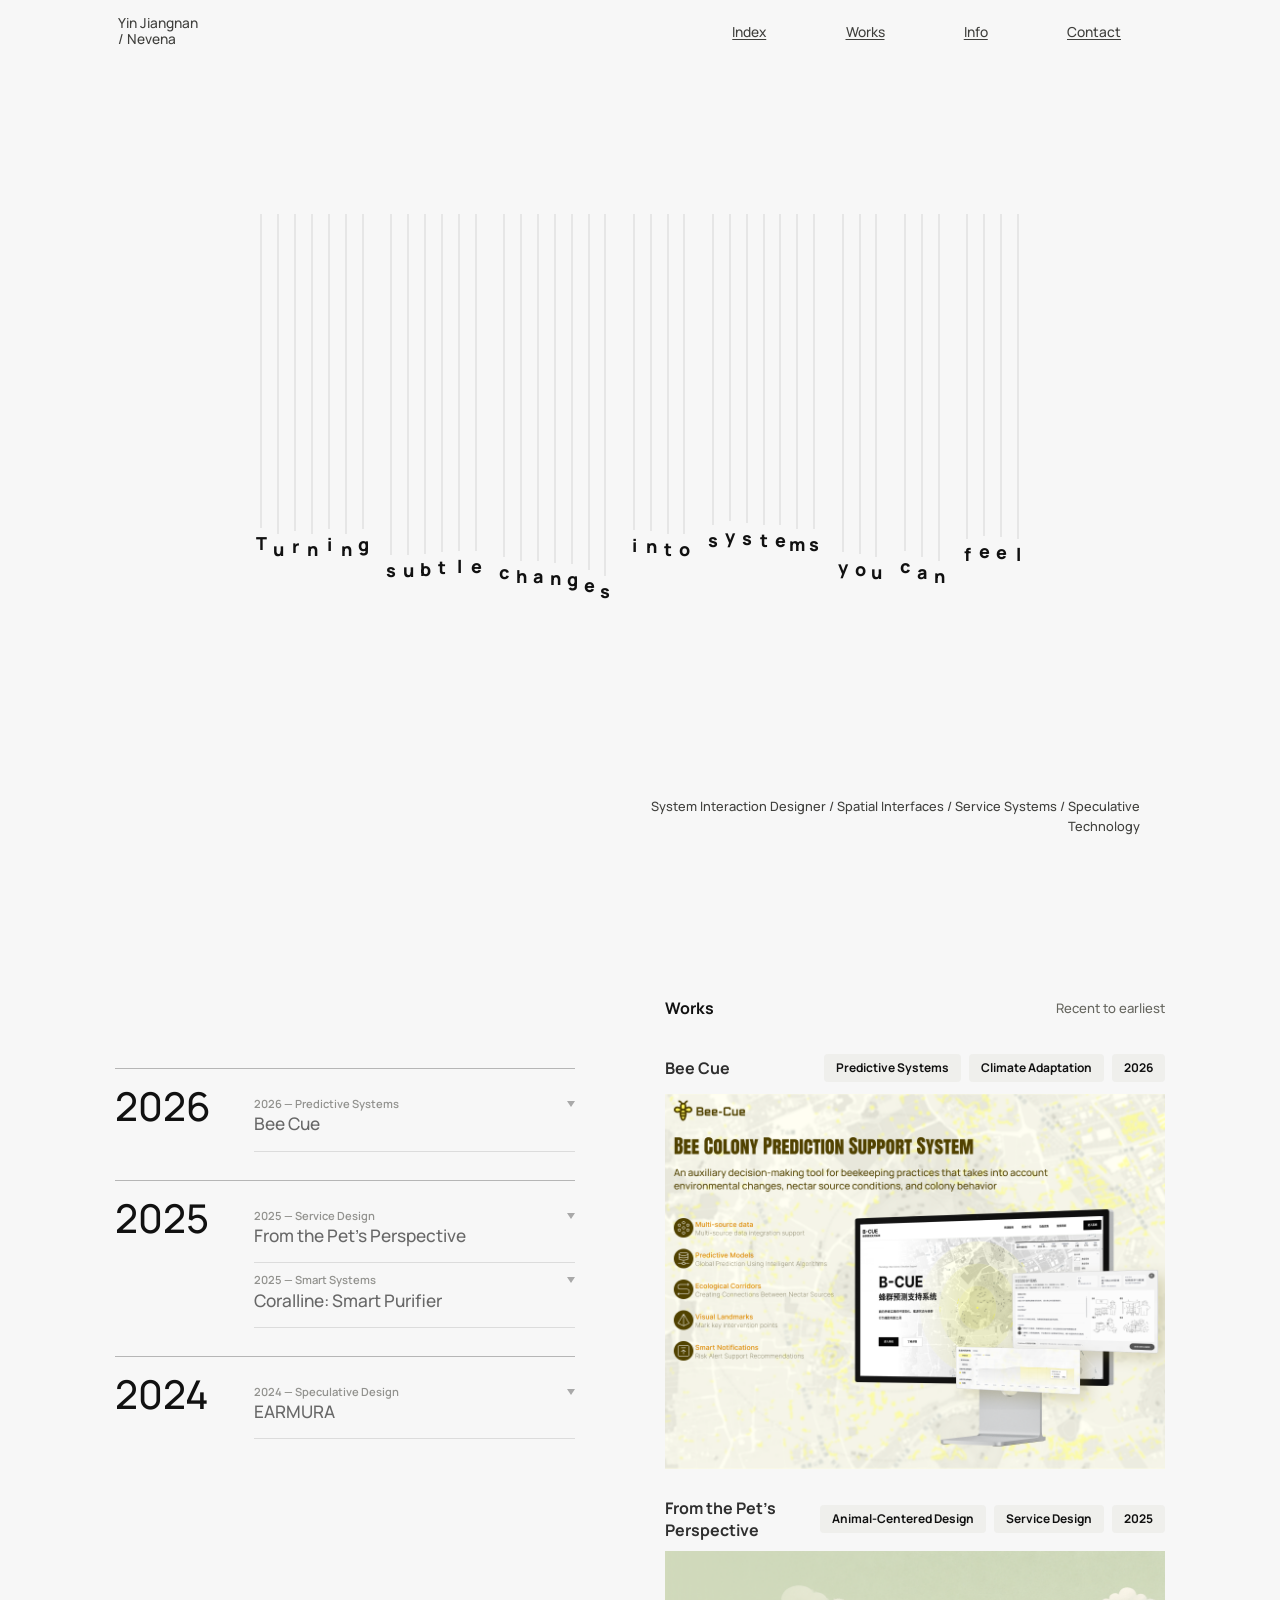
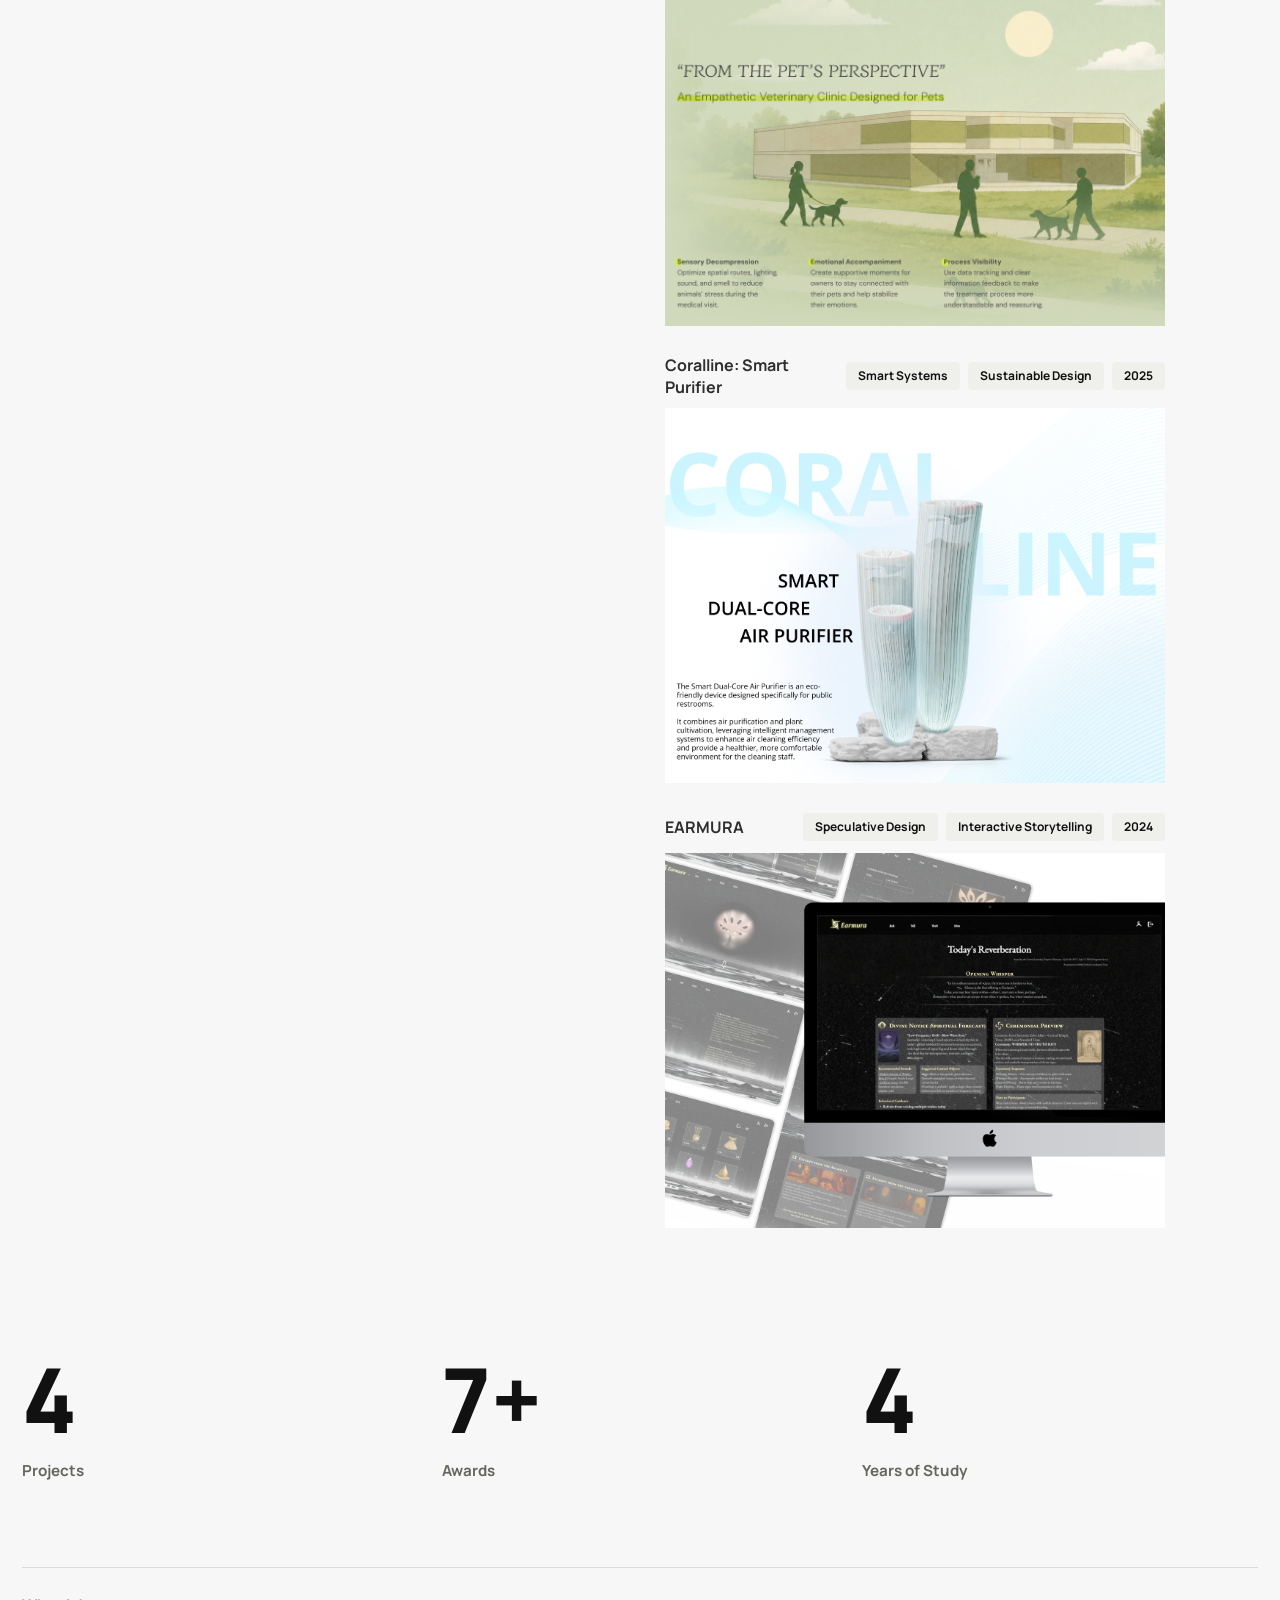
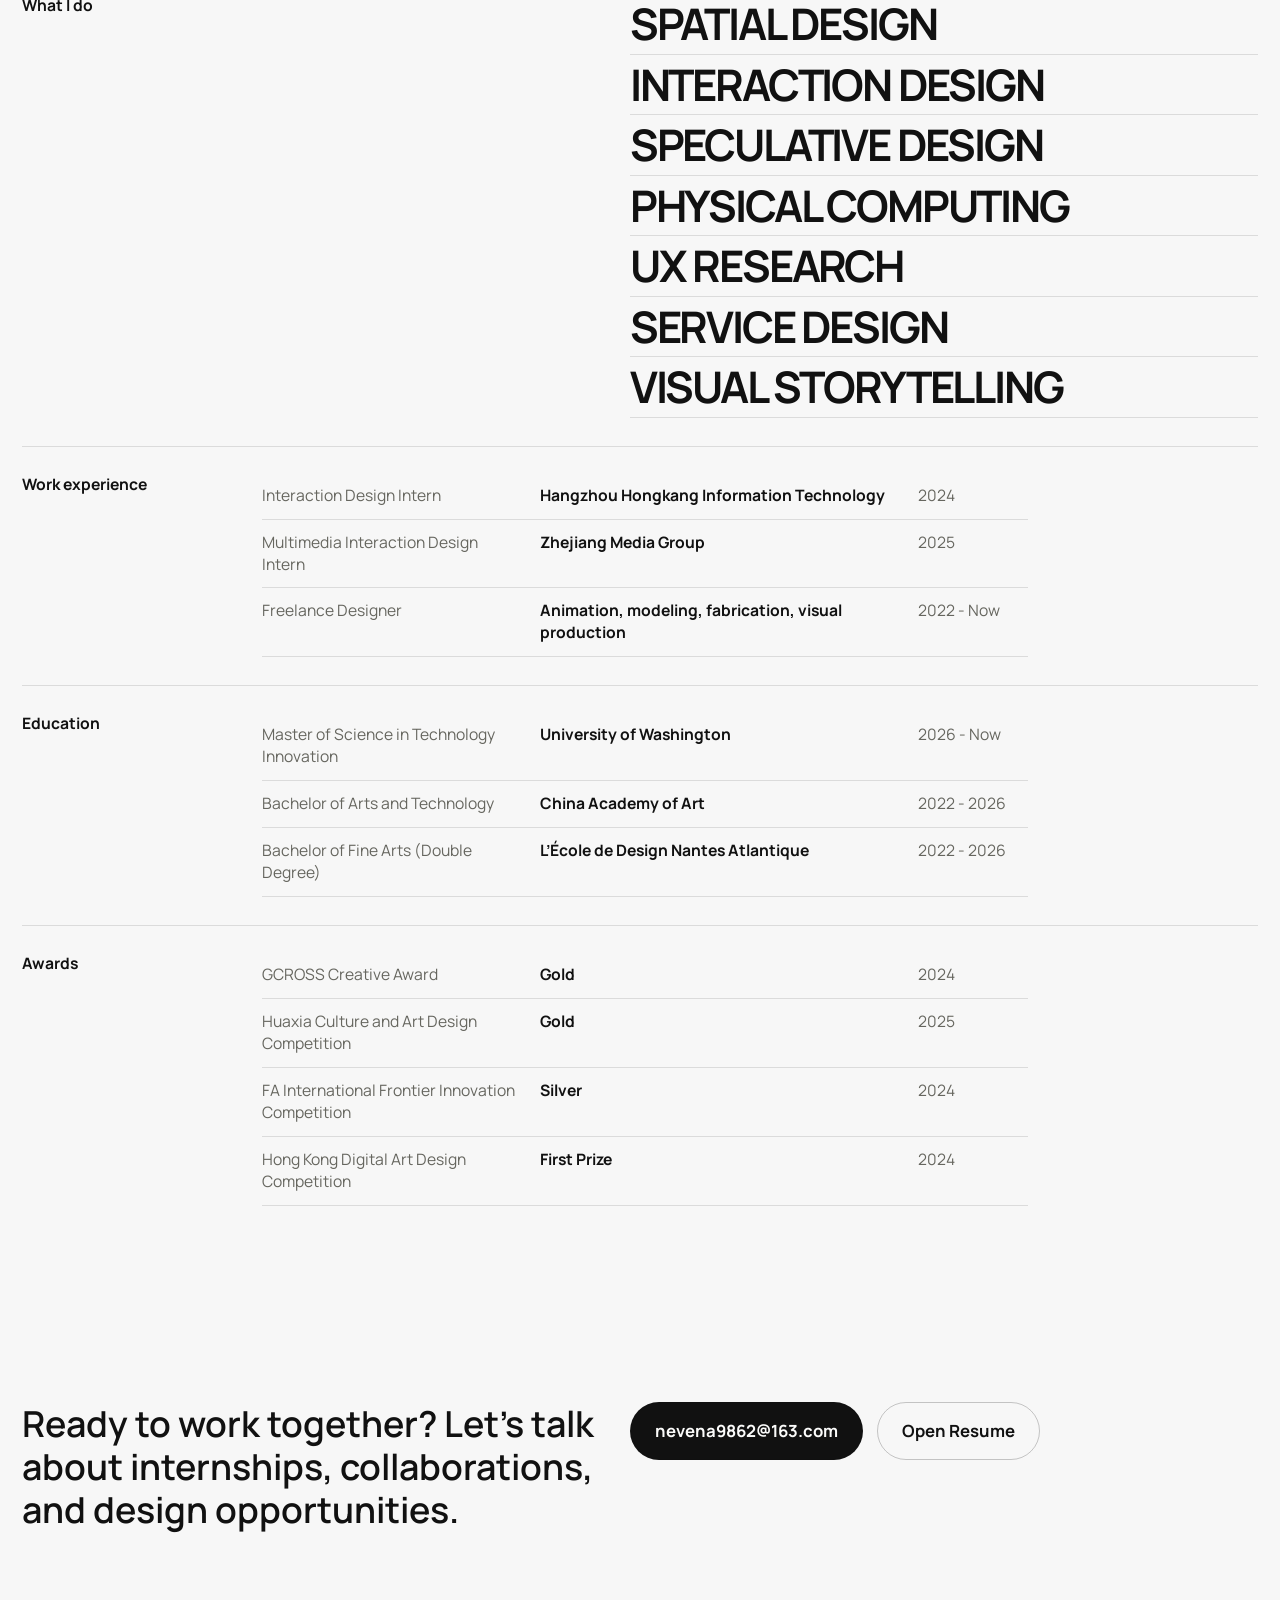
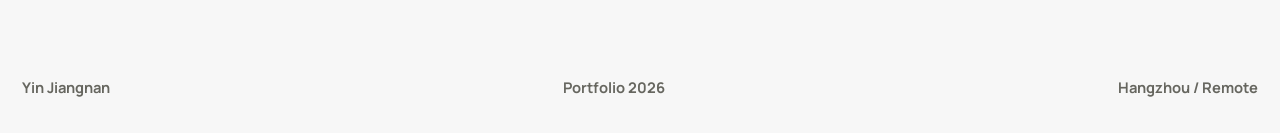
==== index.html @ 47cae68b "works updated" ====
<!DOCTYPE html>
<html lang="en">
<head>
  <meta charset="UTF-8">
  <meta name="viewport" content="width=device-width, initial-scale=1.0">
  <title>Yin Jiangnan | Portfolio</title>
  <meta
    name="description"
    content="Portfolio of Yin Jiangnan, an Art and Technology designer focused on spatial design, interaction, and speculative storytelling."
  >
  <link rel="preconnect" href="https://fonts.googleapis.com">
  <link rel="preconnect" href="https://fonts.gstatic.com" crossorigin>
  <link href="https://fonts.googleapis.com/css2?family=Manrope:wght@400;500;600;700;800&display=swap" rel="stylesheet">
  <link rel="stylesheet" href="styles.css">
</head>
<body class="landing-dark">
  <div class="progress-bar" aria-hidden="true"></div>

  <main id="top">
    <header class="site-nav" data-site-nav>
      <a class="site-nav-brand" href="#top" aria-label="Yin Jiangnan home">
        <span>Yin Jiangnan</span>
        <span>/ Nevena</span>
      </a>
      <nav class="floating-nav" aria-label="Primary navigation">
        <a href="#top">Index</a>
        <a href="#works">Works</a>
        <a href="#info">Info</a>
        <a href="#contact">Contact</a>
      </nav>
    </header>

    <section class="hero-derek reveal" aria-labelledby="hero-title">
      <h1 id="hero-title">YIN JIANGNAN</h1>
      <p class="hero-slogan">Turning subtle changes into systems you can feel.</p>
      <div class="hero-curtain" aria-hidden="true">
        <span class="curtain-item" style="--drop: 341px; --delay: 0ms;"><span class="curtain-thread"></span><span class="curtain-char">T</span></span>
        <span class="curtain-item" style="--drop: 347px; --delay: 28ms;"><span class="curtain-thread"></span><span class="curtain-char">u</span></span>
        <span class="curtain-item" style="--drop: 344px; --delay: 56ms;"><span class="curtain-thread"></span><span class="curtain-char">r</span></span>
        <span class="curtain-item" style="--drop: 347px; --delay: 84ms;"><span class="curtain-thread"></span><span class="curtain-char">n</span></span>
        <span class="curtain-item" style="--drop: 342px; --delay: 112ms;"><span class="curtain-thread"></span><span class="curtain-char">i</span></span>
        <span class="curtain-item" style="--drop: 347px; --delay: 140ms;"><span class="curtain-thread"></span><span class="curtain-char">n</span></span>
        <span class="curtain-item" style="--drop: 342px; --delay: 168ms;"><span class="curtain-thread"></span><span class="curtain-char">g</span></span>
        <span class="curtain-gap"></span>
        <span class="curtain-item" style="--drop: 368px; --delay: 196ms;"><span class="curtain-thread"></span><span class="curtain-char">s</span></span>
        <span class="curtain-item" style="--drop: 368px; --delay: 224ms;"><span class="curtain-thread"></span><span class="curtain-char">u</span></span>
        <span class="curtain-item" style="--drop: 367px; --delay: 252ms;"><span class="curtain-thread"></span><span class="curtain-char">b</span></span>
        <span class="curtain-item" style="--drop: 365px; --delay: 280ms;"><span class="curtain-thread"></span><span class="curtain-char">t</span></span>
        <span class="curtain-item" style="--drop: 364px; --delay: 308ms;"><span class="curtain-thread"></span><span class="curtain-char">l</span></span>
        <span class="curtain-item" style="--drop: 364px; --delay: 336ms;"><span class="curtain-thread"></span><span class="curtain-char">e</span></span>
        <span class="curtain-gap"></span>
        <span class="curtain-item" style="--drop: 370px; --delay: 364ms;"><span class="curtain-thread"></span><span class="curtain-char">c</span></span>
        <span class="curtain-item" style="--drop: 374px; --delay: 392ms;"><span class="curtain-thread"></span><span class="curtain-char">h</span></span>
        <span class="curtain-item" style="--drop: 374px; --delay: 420ms;"><span class="curtain-thread"></span><span class="curtain-char">a</span></span>
        <span class="curtain-item" style="--drop: 376px; --delay: 448ms;"><span class="curtain-thread"></span><span class="curtain-char">n</span></span>
        <span class="curtain-item" style="--drop: 377px; --delay: 476ms;"><span class="curtain-thread"></span><span class="curtain-char">g</span></span>
        <span class="curtain-item" style="--drop: 383px; --delay: 504ms;"><span class="curtain-thread"></span><span class="curtain-char">e</span></span>
        <span class="curtain-item" style="--drop: 389px; --delay: 532ms;"><span class="curtain-thread"></span><span class="curtain-char">s</span></span>
        <span class="curtain-gap"></span>
        <span class="curtain-item" style="--drop: 343px; --delay: 560ms;"><span class="curtain-thread"></span><span class="curtain-char">i</span></span>
        <span class="curtain-item" style="--drop: 344px; --delay: 588ms;"><span class="curtain-thread"></span><span class="curtain-char">n</span></span>
        <span class="curtain-item" style="--drop: 347px; --delay: 616ms;"><span class="curtain-thread"></span><span class="curtain-char">t</span></span>
        <span class="curtain-item" style="--drop: 347px; --delay: 644ms;"><span class="curtain-thread"></span><span class="curtain-char">o</span></span>
        <span class="curtain-gap"></span>
        <span class="curtain-item" style="--drop: 338px; --delay: 672ms;"><span class="curtain-thread"></span><span class="curtain-char">s</span></span>
        <span class="curtain-item" style="--drop: 334px; --delay: 700ms;"><span class="curtain-thread"></span><span class="curtain-char">y</span></span>
        <span class="curtain-item" style="--drop: 336px; --delay: 728ms;"><span class="curtain-thread"></span><span class="curtain-char">s</span></span>
        <span class="curtain-item" style="--drop: 338px; --delay: 756ms;"><span class="curtain-thread"></span><span class="curtain-char">t</span></span>
        <span class="curtain-item" style="--drop: 338px; --delay: 784ms;"><span class="curtain-thread"></span><span class="curtain-char">e</span></span>
        <span class="curtain-item" style="--drop: 342px; --delay: 812ms;"><span class="curtain-thread"></span><span class="curtain-char">m</span></span>
        <span class="curtain-item" style="--drop: 342px; --delay: 840ms;"><span class="curtain-thread"></span><span class="curtain-char">s</span></span>
        <span class="curtain-gap"></span>
        <span class="curtain-item" style="--drop: 365px; --delay: 868ms;"><span class="curtain-thread"></span><span class="curtain-char">y</span></span>
        <span class="curtain-item" style="--drop: 367px; --delay: 896ms;"><span class="curtain-thread"></span><span class="curtain-char">o</span></span>
        <span class="curtain-item" style="--drop: 370px; --delay: 924ms;"><span class="curtain-thread"></span><span class="curtain-char">u</span></span>
        <span class="curtain-gap"></span>
        <span class="curtain-item" style="--drop: 364px; --delay: 952ms;"><span class="curtain-thread"></span><span class="curtain-char">c</span></span>
        <span class="curtain-item" style="--drop: 370px; --delay: 980ms;"><span class="curtain-thread"></span><span class="curtain-char">a</span></span>
        <span class="curtain-item" style="--drop: 374px; --delay: 1008ms;"><span class="curtain-thread"></span><span class="curtain-char">n</span></span>
        <span class="curtain-gap"></span>
        <span class="curtain-item" style="--drop: 352px; --delay: 1036ms;"><span class="curtain-thread"></span><span class="curtain-char">f</span></span>
        <span class="curtain-item" style="--drop: 349px; --delay: 1064ms;"><span class="curtain-thread"></span><span class="curtain-char">e</span></span>
        <span class="curtain-item" style="--drop: 350px; --delay: 1092ms;"><span class="curtain-thread"></span><span class="curtain-char">e</span></span>
        <span class="curtain-item" style="--drop: 352px; --delay: 1120ms;"><span class="curtain-thread"></span><span class="curtain-char">l</span></span>
      </div>
      <p class="hero-role">System Interaction Designer / Spatial Interfaces / Service Systems / Speculative Technology</p>
      <p class="hero-derek-copy">
        I'm Yin Jiangnan, also known as Nevena, a System Interaction Designer working across spatial interfaces, service systems, and speculative technology.
      </p>
    </section>

    <section class="works-derek" id="works">
      <div class="works-timeline-grid" data-works-timeline>
        <aside class="works-notes-timeline reveal" aria-label="Project timeline">
          <div class="notes-year-group">
            <span class="notes-year">2026</span>
            <div class="notes-list">
              <a href="#work-beecue" class="notes-item" data-timeline-item data-work-index="0">
                <span>2026 — Predictive Systems</span>
                <strong>Bee Cue</strong>
              </a>
            </div>
          </div>
          <div class="notes-year-group">
            <span class="notes-year">2025</span>
            <div class="notes-list">
              <a href="#work-pets" class="notes-item" data-timeline-item data-work-index="1">
                <span>2025 — Service Design</span>
                <strong>From the Pet's Perspective</strong>
              </a>
              <a href="#work-coralline" class="notes-item" data-timeline-item data-work-index="2">
                <span>2025 — Smart Systems</span>
                <strong>Coralline: Smart Purifier</strong>
              </a>
            </div>
          </div>
          <div class="notes-year-group">
            <span class="notes-year">2024</span>
            <div class="notes-list">
              <a href="#work-earmura" class="notes-item" data-timeline-item data-work-index="3">
                <span>2024 — Speculative Design</span>
                <strong>EARMURA</strong>
              </a>
            </div>
          </div>
        </aside>

        <div class="works-main">
          <div class="works-section-label">
            <span>Works</span>
            <span>Recent to earliest</span>
          </div>
          <div class="works-grid">
          <a class="work-derek-card reveal" id="work-beecue" href="project-five.html" data-work-row data-work-index="0">
            <div class="work-derek-head">
              <span>Bee Cue</span>
              <div class="work-derek-tags">
                <em>Predictive Systems</em>
                <em>Climate Adaptation</em>
                <em>2026</em>
              </div>
            </div>
            <div class="work-derek-media">
              <img src="images/beecue index.png" alt="Bee Cue project">
              <span class="work-derek-overlay">View project</span>
            </div>
          </a>

          <a class="work-derek-card reveal" id="work-pets" href="project-pets.html" data-work-row data-work-index="1">
            <div class="work-derek-head">
              <span>From the Pet's Perspective</span>
              <div class="work-derek-tags">
                <em>Animal-Centered Design</em>
                <em>Service Design</em>
                <em>2025</em>
              </div>
            </div>
            <div class="work-derek-media">
              <img src="images/pets index.png" alt="From the Pet's Perspective project">
              <span class="work-derek-overlay">View project</span>
            </div>
          </a>

          <a class="work-derek-card reveal" id="work-coralline" href="project-sanitation.html" data-work-row data-work-index="2">
            <div class="work-derek-head">
              <span>Coralline: Smart Purifier</span>
              <div class="work-derek-tags">
                <em>Smart Systems</em>
                <em>Sustainable Design</em>
                <em>2025</em>
              </div>
            </div>
            <div class="work-derek-media">
              <img src="images/coralline index.png" alt="Coralline Smart Purifier project">
              <span class="work-derek-overlay">View project</span>
            </div>
          </a>

          <a class="work-derek-card reveal" id="work-earmura" href="project-earmura.html" data-work-row data-work-index="3">
            <div class="work-derek-head">
              <span>EARMURA</span>
              <div class="work-derek-tags">
                <em>Speculative Design</em>
                <em>Interactive Storytelling</em>
                <em>2024</em>
              </div>
            </div>
            <div class="work-derek-media">
              <img src="images/earmura index.png" alt="Earmura project">
              <span class="work-derek-overlay">View project</span>
            </div>
          </a>

          </div>
        </div>
      </div>
    </section>

    <section class="info-derek reveal" id="info">
      <div class="stats-derek">
        <div>
          <strong>4</strong>
          <span>Projects</span>
        </div>
        <div>
          <strong>7+</strong>
          <span>Awards</span>
        </div>
        <div>
          <strong>4</strong>
          <span>Years of Study</span>
        </div>
      </div>

      <div class="table-derek">
        <div class="table-derek-label">What I do</div>
        <div class="table-derek-content table-derek-list">
          <div>SPATIAL DESIGN</div>
          <div>INTERACTION DESIGN</div>
          <div>SPECULATIVE DESIGN</div>
          <div>PHYSICAL COMPUTING</div>
          <div>UX RESEARCH</div>
          <div>SERVICE DESIGN</div>
          <div>VISUAL STORYTELLING</div>
        </div>
      </div>

      <div class="table-derek">
        <div class="table-derek-label">Work experience</div>
        <div class="table-derek-content table-derek-rows">
          <div><span>Interaction Design Intern</span><strong>Hangzhou Hongkang Information Technology</strong><em>2024</em></div>
          <div><span>Multimedia Interaction Design Intern</span><strong>Zhejiang Media Group</strong><em>2025</em></div>
          <div><span>Freelance Designer</span><strong>Animation, modeling, fabrication, visual production</strong><em>2022 - Now</em></div>
        </div>
      </div>

      <div class="table-derek">
        <div class="table-derek-label">Education</div>
        <div class="table-derek-content table-derek-rows">
          <div><span>Master of Science in Technology Innovation</span><strong>University of Washington</strong><em>2026 - Now</em></div>
          <div><span>Bachelor of Arts and Technology</span><strong>China Academy of Art</strong><em>2022 - 2026</em></div>
          <div><span>Bachelor of Fine Arts (Double Degree)</span><strong>L&rsquo;&Eacute;cole de Design Nantes Atlantique</strong><em>2022 - 2026</em></div>
        </div>
      </div>

      <div class="table-derek">
        <div class="table-derek-label">Awards</div>
        <div class="table-derek-content table-derek-rows">
          <div><span>GCROSS Creative Award</span><strong>Gold</strong><em>2024</em></div>
          <div><span>Huaxia Culture and Art Design Competition</span><strong>Gold</strong><em>2025</em></div>
          <div><span>FA International Frontier Innovation Competition</span><strong>Silver</strong><em>2024</em></div>
          <div><span>Hong Kong Digital Art Design Competition</span><strong>First Prize</strong><em>2024</em></div>
        </div>
      </div>
    </section>

    <section class="contact-derek reveal" id="contact">
      <div class="contact-derek-copy">
        <p>Ready to work together? Let's talk about internships, collaborations, and design opportunities.</p>
      </div>
      <div class="contact-derek-actions">
        <a href="mailto:nevena9862@163.com">nevena9862@163.com</a>
        <a href="resume.pdf">Open Resume</a>
      </div>
    </section>

    <footer class="footer-derek">
      <span>Yin Jiangnan</span>
      <span>Portfolio 2026</span>
      <span>Hangzhou / Remote</span>
    </footer>
  </main>

  <script src="script.js"></script>
</body>
</html>
---- styles.css ----
:root {
  --bg: #F7F7F7;
  --surface: #0a0a0a;
  --line: rgba(255, 255, 255, 0.09);
  --line-strong: rgba(255, 255, 255, 0.18);
  --text: #f4f4f1;
  --muted: #9d9d98;
  --pill: rgba(255, 255, 255, 0.04);
  --max-width: 1980px;
}

* {
  box-sizing: border-box;
}

html {
  scroll-behavior: smooth;
}

body {
  margin: 0;
  font-family: "Manrope", sans-serif;
}

img {
  display: block;
  width: 100%;
}

a {
  color: inherit;
  text-decoration: none;
}

.progress-bar {
  position: fixed;
  top: 0;
  left: 0;
  z-index: 70;
  width: 0;
  height: 2px;
  background: #f4f4f1;
}

.landing-dark {
  background: var(--bg);
  color: var(--text);
}

.site-nav {
  position: fixed;
  top: 0;
  left: 0;
  right: 0;
  z-index: 65;
  display: grid;
  grid-template-columns: auto minmax(0, 1fr);
  align-items: center;
  min-height: 62px;
  width: 100%;
  margin: 0;
  padding: 10px clamp(18px, 9.2vw, 128px);
  background: transparent;
  transition: background 0.25s ease, box-shadow 0.25s ease, backdrop-filter 0.25s ease;
}

.site-nav.is-scrolled {
  background: rgba(247, 247, 247, 0.78);
  backdrop-filter: blur(16px);
  box-shadow: 0 1px 0 rgba(17, 17, 17, 0.08);
}

.site-nav-brand {
  display: grid;
  gap: 2px;
  color: #3f3f3c;
  font-size: 0.86rem;
  line-height: 1;
  font-weight: 500;
}

.floating-nav {
  justify-self: end;
  display: grid;
  grid-template-columns: repeat(4, auto);
  align-items: center;
  width: min(430px, 42vw);
  gap: clamp(18px, 3vw, 38px);
  background: transparent;
}

.floating-nav a {
  justify-self: start;
  display: inline-flex;
  align-items: center;
  justify-content: center;
  min-height: 22px;
  padding: 0;
  border: 0;
  border-radius: 0;
  background: transparent;
  color: #3f3f3c;
  font-size: 0.86rem;
  font-weight: 500;
  text-decoration: underline;
  text-underline-offset: 2px;
}

.floating-nav a:nth-child(2),
.floating-nav a:nth-child(3) {
  justify-self: start;
}

.floating-nav a:last-child {
  justify-self: start;
}

.hero-derek,
.works-derek,
.info-derek,
.contact-derek,
.footer-derek {
  width: min(var(--max-width), calc(100% - 44px));
  margin: 0 auto;
}

.hero-derek {
  position: relative;
  display: grid;
  place-items: center;
  min-height: 100vh;
  padding: 0;
  overflow: hidden;
}

.hero-derek h1 {
  position: absolute;
  width: 1px;
  height: 1px;
  overflow: hidden;
  clip: rect(0 0 0 0);
  white-space: nowrap;
}

.hero-slogan {
  position: absolute;
  width: 1px;
  height: 1px;
  overflow: hidden;
  clip: rect(0 0 0 0);
  white-space: nowrap;
}

.hero-curtain {
  position: relative;
  display: flex;
  align-items: flex-start;
  justify-content: center;
  width: min(890px, 92vw);
  height: min(58vh, 500px);
  margin-top: 28px;
  padding-top: 0;
  cursor: default;
}

.curtain-item {
  --angle: 0deg;
  position: relative;
  width: clamp(7px, 1.32vw, 19px);
  height: var(--drop);
  transform: rotate(var(--angle));
  transform-origin: 50% 0;
  will-change: transform;
}

.curtain-gap {
  flex: 0 0 clamp(5px, 0.9vw, 13px);
}

.curtain-thread {
  position: absolute;
  top: 0;
  left: 50%;
  width: 1px;
  height: calc(100% - 27px);
  background: rgba(17, 17, 17, 0.14);
  transform: translateX(-50%) scaleY(0);
  transform-origin: top;
  transition: transform 1.15s cubic-bezier(0.16, 1, 0.3, 1);
  transition-delay: var(--delay);
}

.curtain-char {
  position: absolute;
  left: 50%;
  bottom: 0;
  color: #111111;
  font-family: "Manrope", sans-serif;
  font-size: clamp(0.82rem, 1.4vw, 1.25rem);
  line-height: 1.35;
  font-weight: 800;
  opacity: 0;
  transform: translate(-50%, 12px);
  transition: opacity 0.55s ease, transform 0.7s cubic-bezier(0.16, 1, 0.3, 1);
  transition-delay: calc(var(--delay) + 180ms);
}

.hero-derek.is-visible .curtain-thread {
  transform: translateX(-50%) scaleY(1);
}

.hero-derek.is-visible .curtain-char {
  opacity: 1;
  transform: translate(-50%, 0);
}

.hero-role {
  position: absolute;
  right: clamp(18px, 9.2vw, 128px);
  bottom: clamp(28px, 7vh, 72px);
  max-width: min(560px, 44vw);
  margin: 0;
  color: #3f3f3c;
  font-size: clamp(0.76rem, 1vw, 0.92rem);
  line-height: 1.55;
  font-weight: 500;
  text-align: right;
}

.hero-derek-copy {
  position: absolute;
  width: 1px;
  height: 1px;
  overflow: hidden;
  clip: rect(0 0 0 0);
  white-space: nowrap;
}

.works-derek {
  padding: 92px 0;
}

.works-timeline-grid {
  position: relative;
  display: grid;
  grid-template-columns: minmax(330px, 460px) minmax(0, 680px);
  column-gap: clamp(44px, 7vw, 118px);
  align-items: start;
  width: min(calc(100vw - clamp(160px, 18vw, 280px)), 1080px);
  margin-left: auto;
  margin-right: auto;
}

.works-notes-timeline {
  position: sticky;
  top: 92px;
  display: grid;
  align-self: start;
  padding-top: 76px;
}

.notes-year-group {
  display: grid;
  grid-template-columns: minmax(72px, 0.34fr) minmax(0, 1fr);
  gap: clamp(18px, 2.3vw, 34px);
  padding: 18px 0 0;
  border-top: 1px solid rgba(17, 17, 17, 0.28);
}

.notes-year-group + .notes-year-group {
  margin-top: 28px;
}

.notes-year {
  color: #111111;
  font-size: clamp(2rem, 3.1vw, 3.25rem);
  line-height: 0.96;
  font-weight: 500;
  letter-spacing: 0;
  opacity: 0.34;
  transform: translateY(10px);
  transition: opacity 0.35s ease, transform 0.35s ease;
}

.notes-list {
  display: grid;
  min-width: 0;
}

.notes-item {
  position: relative;
  display: grid;
  gap: 5px;
  padding: 10px 18px 17px 0;
  border-bottom: 1px solid rgba(17, 17, 17, 0.18);
  color: #111111;
  opacity: 0.38;
  transform: translateY(10px);
  transition: opacity 0.35s ease, transform 0.35s ease;
}

.notes-item::after {
  content: "";
  position: absolute;
  top: 14px;
  right: 0;
  width: 0;
  height: 0;
  border-left: 4px solid transparent;
  border-right: 4px solid transparent;
  border-top: 6px solid currentColor;
  opacity: 0.55;
}

.notes-item span {
  color: #55554f;
  font-size: 0.7rem;
  line-height: 1.2;
  font-weight: 600;
}

.notes-item strong {
  max-width: 300px;
  font-size: clamp(1rem, 1.35vw, 1.45rem);
  line-height: 1.05;
  font-weight: 500;
}

.notes-year-group:has(.notes-item.is-visible) .notes-year,
.notes-year-group:has(.notes-item.is-active) .notes-year {
  opacity: 1;
  transform: translateY(0);
}

.notes-item.is-visible {
  opacity: 0.62;
  transform: translateY(0);
}

.notes-item.is-active {
  opacity: 1;
  transform: translateY(0);
}

.notes-item.is-active strong {
  font-weight: 700;
}

.works-main {
  min-width: 0;
}

.works-section-label {
  display: flex;
  align-items: center;
  justify-content: space-between;
  gap: 18px;
  min-height: 32px;
  margin-bottom: 28px;
  color: var(--muted);
  white-space: nowrap;
}

.works-section-label span:first-child {
  color: #f4f4f1;
  font-size: 1rem;
  font-weight: 700;
}

.works-section-label span:last-child {
  font-size: 0.82rem;
  font-weight: 500;
}

.works-grid {
  display: grid;
  gap: 28px;
}

.work-derek-card {
  display: block;
  width: 100%;
  opacity: 0;
  transform: translate(28px, 34px);
  transition: opacity 0.6s ease, transform 0.6s cubic-bezier(0.16, 1, 0.3, 1), filter 0.35s ease;
}

.work-derek-card.reveal {
  transform: translate(28px, 34px);
}

.work-derek-card.reveal.is-visible {
  opacity: 1;
  transform: translate(0, 0);
}

.work-derek-card.is-active {
  opacity: 1;
  filter: none;
}

.works-derek.has-active .work-derek-card.is-visible:not(.is-active) {
  opacity: 1;
  filter: none;
}

.work-derek-head {
  display: flex;
  align-items: center;
  justify-content: space-between;
  gap: 16px;
  min-height: 32px;
  margin-bottom: 10px;
  color: #2f2f2f;
  font-size: 1rem;
  line-height: 1.38;
  font-weight: 700;
}

.work-derek-head > span {
  flex: 0 1 260px;
}

.work-derek-tags {
  display: flex;
  justify-content: flex-end;
  gap: 8px;
}

.work-derek-tags em {
  display: inline-flex;
  align-items: center;
  justify-content: center;
  min-height: 28px;
  padding: 7px 12px;
  border-radius: 4px;
  background: #efefec;
  color: #111;
  font-style: normal;
  font-size: 0.75rem;
  line-height: 1;
  font-weight: 700;
  white-space: nowrap;
}

.work-derek-media {
  position: relative;
  overflow: hidden;
  height: auto;
  background: #171717;
}

.work-derek-media img {
  width: 100%;
  height: auto;
  transition: transform 0.35s ease, opacity 0.35s ease;
}

.work-derek-card:hover img {
  transform: scale(1.02);
  opacity: 0.9;
}

.work-derek-overlay {
  position: absolute;
  inset: 0;
  display: flex;
  align-items: center;
  justify-content: center;
  opacity: 0;
  background: rgba(0, 0, 0, 0.08);
  color: #fff;
  font-size: 0.95rem;
  font-weight: 700;
  transition: opacity 0.25s ease;
}

.work-derek-card:hover .work-derek-overlay {
  opacity: 1;
}

.work-derek-placeholder {
  display: flex;
  align-items: center;
  justify-content: center;
  min-height: 0;
  aspect-ratio: 4 / 3;
  background:
    linear-gradient(180deg, #1a1a1a, #0f0f0f),
    #111;
}

.work-derek-placeholder-inner {
  max-width: 420px;
  padding: 0 24px;
  text-align: center;
}

.work-derek-placeholder-inner strong {
  display: block;
  margin-bottom: 12px;
  font-size: 2rem;
  line-height: 1.05;
}

.work-derek-placeholder-inner p {
  margin: 0;
  color: var(--muted);
  line-height: 1.6;
}

.info-derek {
  padding: 34px 0 48px;
}

.stats-derek {
  display: grid;
  grid-template-columns: repeat(3, 1fr);
  gap: 24px;
  padding-bottom: 86px;
}

.stats-derek strong {
  display: block;
  color: #fff;
  font-size: clamp(4.4rem, 7vw, 7.4rem);
  line-height: 1;
  font-weight: 800;
}

.stats-derek span {
  display: block;
  margin-top: 16px;
  color: var(--muted);
  font-size: 0.95rem;
  font-weight: 700;
}

.table-derek {
  display: grid;
  grid-template-columns: 0.48fr 0.52fr;
  gap: 28px;
  padding: 26px 0 28px;
  border-top: 1px solid var(--line);
}

.table-derek-label {
  color: #f0f0ed;
  font-size: 0.98rem;
  font-weight: 700;
}

.table-derek-list div {
  padding: 8px 0;
  border-bottom: 1px solid var(--line);
  color: #efefed;
  font-size: clamp(2.3rem, 3.4vw, 4.2rem);
  line-height: 1;
  letter-spacing: -0.05em;
  font-weight: 700;
}

.table-derek-list div:nth-child(even) {
  color: #70706c;
}

.table-derek-rows div {
  display: grid;
  grid-template-columns: minmax(260px, 1fr) minmax(360px, 1.15fr) 110px;
  gap: 18px;
  padding: 12px 0;
  border-bottom: 1px solid var(--line);
  align-items: start;
}

.table-derek-rows span,
.table-derek-rows strong,
.table-derek-rows em {
  font-style: normal;
  font-size: 0.98rem;
  line-height: 1.4;
}

.table-derek-rows span,
.table-derek-rows em {
  color: #b7b7b3;
}

.table-derek-rows strong {
  color: #ffffff;
  font-weight: 700;
  display: block;
}

.contact-derek {
  display: grid;
  grid-template-columns: 0.48fr 0.52fr;
  gap: 28px;
  padding: 120px 0 120px;
}

.contact-derek-copy p {
  max-width: 760px;
  margin: 0 0 0 auto;
  color: #efefec;
  font-size: clamp(1.8rem, 2.8vw, 3rem);
  line-height: 1.2;
  font-weight: 600;
}

.contact-derek-actions {
  display: flex;
  gap: 14px;
  align-items: flex-start;
}

.contact-derek-actions a {
  display: inline-flex;
  align-items: center;
  justify-content: center;
  min-height: 58px;
  padding: 0 24px;
  border-radius: 999px;
  border: 1px solid var(--line-strong);
  color: #f0f0ed;
  font-size: 1.05rem;
  font-weight: 700;
}

.contact-derek-actions a:first-child {
  background: #efefec;
  color: #111;
  border-color: transparent;
}

.footer-derek {
  display: flex;
  justify-content: space-between;
  gap: 18px;
  padding: 26px 0 36px;
  color: var(--muted);
  font-size: 0.92rem;
  font-weight: 700;
}

.detail-topbar {
  position: sticky;
  top: 18px;
  z-index: 40;
  display: flex;
  justify-content: space-between;
  align-items: center;
  gap: 20px;
  width: min(1120px, calc(100% - 520px));
  margin: 18px auto 42px;
}

.detail-floating-nav {
  width: min(1120px, calc(100% - 520px));
  margin: 0 auto;
  padding-top: 18px;
}

.detail-page-dark main {
  width: min(1120px, calc(100% - 520px));
  margin: 0 auto;
  padding-bottom: 110px;
  position: relative;
}

.detail-page-dark main::before {
  content: "";
  position: fixed;
  inset: 0 260px;
  z-index: 0;
  pointer-events: none;
  background-image:
    linear-gradient(to right, transparent 0, transparent calc(25% - 0.5px), rgba(255, 255, 255, 0.08) calc(25% - 0.5px), rgba(255, 255, 255, 0.08) 25%, transparent 25%, transparent calc(50% - 0.5px), rgba(255, 255, 255, 0.08) calc(50% - 0.5px), rgba(255, 255, 255, 0.08) 50%, transparent 50%, transparent calc(75% - 0.5px), rgba(255, 255, 255, 0.08) calc(75% - 0.5px), rgba(255, 255, 255, 0.08) 75%, transparent 75%),
    linear-gradient(to bottom, transparent 0, transparent 143px, rgba(255, 255, 255, 0.06) 143px, rgba(255, 255, 255, 0.06) 144px, transparent 144px);
  opacity: 0.35;
}

.detail-hero-banner {
  position: relative;
  z-index: 1;
  min-height: 88vh;
  margin-top: 18px;
  width: 100vw;
  margin-left: calc(50% - 50vw);
  margin-right: calc(50% - 50vw);
  overflow: hidden;
  background: #111;
}

.detail-hero-banner img {
  width: 100%;
  height: 88vh;
  object-fit: contain;
  object-position: center;
  opacity: 0.9;
}

.detail-hero-banner h1 {
  position: absolute;
  left: 50%;
  top: 50%;
  transform: translate(-50%, -50%);
  margin: 0;
  color: #fff;
  font-size: clamp(3rem, 7vw, 7rem);
  line-height: 0.94;
  letter-spacing: -0.06em;
  font-weight: 800;
  text-transform: uppercase;
  text-align: center;
  width: min(80%, 1000px);
}

.earmura-hero-copy {
  position: absolute;
  inset: 0;
  z-index: 1;
  display: flex;
  flex-direction: column;
  align-items: center;
  justify-content: center;
  gap: 14px;
  padding: 40px 24px;
  text-align: center;
}

.earmura-hero-copy p,
.earmura-hero-copy span {
  margin: 0;
  max-width: 880px;
}

.earmura-hero-copy p {
  color: rgba(255, 255, 255, 0.78);
  font-size: 1rem;
  font-weight: 700;
  letter-spacing: 0.06em;
  text-transform: uppercase;
}

.earmura-hero-copy span {
  color: rgba(255, 255, 255, 0.88);
  font-size: clamp(1.1rem, 1.55vw, 1.45rem);
  line-height: 1.45;
}

.earmura-hero-copy h1 {
  position: static;
  transform: none;
  width: auto;
  transition: text-shadow 0.25s ease, transform 0.25s ease;
}

.detail-hero-banner:hover .earmura-hero-copy h1 {
  text-shadow: 0 0 16px rgba(255, 255, 255, 0.22);
  transform: translateY(-1px);
}

.detail-hero-placeholder {
  display: flex;
  align-items: center;
  justify-content: center;
  min-height: 88vh;
  background:
    radial-gradient(circle at 30% 24%, rgba(255, 255, 255, 0.07), transparent 0 28%),
    linear-gradient(180deg, #181818, #0d0d0d),
    #111;
}

.detail-hero-placeholder .work-derek-placeholder-inner {
  position: relative;
  z-index: 1;
  max-width: 700px;
}

.detail-hero-placeholder .work-derek-placeholder-inner strong {
  font-size: clamp(2.6rem, 5vw, 5rem);
  line-height: 0.96;
}

.detail-intro-grid {
  display: grid;
  grid-template-columns: 0.48fr 0.52fr;
  gap: 28px;
  padding: 66px 0 78px;
  position: relative;
  z-index: 1;
}

.detail-intro-label {
  color: #f0f0ed;
  font-size: 0.98rem;
  font-weight: 700;
}

.detail-intro-main {
  display: grid;
  gap: 46px;
}

.detail-intro-main > p {
  max-width: 980px;
  margin: 0;
  color: #f4f4f1;
  font-size: clamp(1rem, 1.8vw, 2rem);
  line-height: 1.38;
  font-weight: 500;
}

.detail-side-block > span {
  display: block;
  margin-bottom: 14px;
  color: #f0f0ed;
  font-size: 0.98rem;
  font-weight: 700;
}

.detail-side-list div {
  padding: 8px 0;
  border-bottom: 1px solid var(--line);
  color: #efefed;
  font-size: 0.98rem;
  font-weight: 700;
}

.detail-pills {
  display: flex;
  flex-wrap: wrap;
  gap: 10px;
  margin-top: 36px;
}

.detail-pills em {
  display: inline-flex;
  align-items: center;
  min-height: 42px;
  padding: 0 18px;
  background: #efefec;
  color: #111;
  border-radius: 4px;
  font-style: normal;
  font-size: 0.92rem;
  font-weight: 700;
}

.detail-gallery-grid {
  display: grid;
  grid-template-columns: repeat(2, 1fr);
  gap: 18px;
  margin-bottom: 54px;
  position: relative;
  z-index: 1;
}

.detail-gallery-grid figure {
  margin: 0;
  overflow: hidden;
  background: #111;
}

.detail-gallery-grid img {
  width: 100%;
  aspect-ratio: 4 / 3;
  object-fit: cover;
}

.detail-gallery-grid-balanced {
  grid-template-columns: 1.08fr 0.92fr;
}

.detail-asset-figure {
  display: flex;
  align-items: center;
  justify-content: center;
  padding: 0;
  background: transparent;
  overflow: visible;
}

.detail-asset-figure img {
  width: 100%;
  height: auto;
  aspect-ratio: auto;
  object-fit: contain;
}

.detail-gallery-split {
  display: grid;
  grid-template-columns: minmax(0, 0.42fr) minmax(0, 0.58fr);
  gap: 28px;
  align-items: start;
  margin-bottom: 54px;
}

.detail-gallery-split-reverse {
  grid-template-columns: minmax(0, 0.4fr) minmax(0, 0.6fr);
}

.detail-gallery-copy {
  display: grid;
  gap: 14px;
  padding-top: 8px;
}

.detail-gallery-copy strong {
  color: #fff;
  font-size: clamp(1.5rem, 2.2vw, 2.4rem);
  line-height: 1.02;
  letter-spacing: -0.04em;
}

.detail-gallery-copy p {
  margin: 0;
  color: #cfcfca;
  line-height: 1.7;
}

.detail-asset-figure-right {
  align-items: flex-start;
}

.detail-asset-figure-metric {
  margin-top: 18px;
}

.detail-gallery-grid-triple {
  grid-template-columns: repeat(3, 1fr);
}

.detail-video-embed {
  position: relative;
  z-index: 1;
  aspect-ratio: 16 / 9;
  margin-bottom: 28px;
  background: #111;
}

.detail-video-embed iframe {
  width: 100%;
  height: 100%;
  border: 0;
}

.detail-video-promo {
  display: block;
  align-items: stretch;
  margin-bottom: 28px;
  padding: 28px;
  border: 1px solid var(--line);
  background:
    linear-gradient(135deg, rgba(255, 255, 255, 0.03), rgba(255, 255, 255, 0.01)),
    #0b0b0c;
}

.detail-video-promo-copy span {
  display: inline-block;
  margin-bottom: 14px;
  color: var(--muted);
  font-size: 0.92rem;
  letter-spacing: 0.08em;
  text-transform: uppercase;
}

.detail-video-promo-copy strong {
  display: block;
  margin-bottom: 12px;
  color: #fff;
  font-size: clamp(2rem, 3.4vw, 3.5rem);
  line-height: 0.95;
  letter-spacing: -0.05em;
}

.detail-video-promo-copy p {
  max-width: 760px;
  margin: 0 0 20px;
  color: #d0d0cc;
  line-height: 1.7;
}

.detail-video-promo-copy a {
  display: inline-flex;
  align-items: center;
  justify-content: center;
  min-height: 50px;
  padding: 0 20px;
  border-radius: 999px;
  background: #efefec;
  color: #111;
  font-size: 0.95rem;
  font-weight: 700;
}


.detail-gallery-note {
  display: grid;
  place-items: center;
  min-height: 360px;
  padding: 28px;
  background: rgba(255, 255, 255, 0.03);
  border: 1px solid var(--line);
  color: var(--muted);
  text-align: center;
}

.detail-gallery-note strong {
  display: block;
  margin-bottom: 10px;
  color: #fff;
  font-size: 1.2rem;
}

.case-study-section {
  position: relative;
  z-index: 1;
  padding: 34px 0 34px;
  border-top: 1px solid var(--line);
}

.case-study-label {
  margin-bottom: 26px;
  color: #f0f0ed;
  font-size: 0.98rem;
  font-weight: 700;
}

.case-study-body {
  display: grid;
  grid-template-columns: 0.6fr 0.4fr;
  gap: 28px;
  margin-bottom: 24px;
}

.problem-research-section .case-study-body {
  grid-template-columns: minmax(0, 460px) minmax(0, 1fr);
  gap: 72px;
}

.problem-research-section .case-study-copy {
  width: 100%;
  justify-self: start;
}

.problem-research-section .case-study-copy h2 {
  max-width: 460px;
}

.problem-research-section .case-study-copy p {
  max-width: 460px;
}

.case-study-copy h2 {
  margin: 0 0 18px;
  color: #fff;
  font-size: clamp(2rem, 3.4vw, 3.8rem);
  line-height: 0.98;
  letter-spacing: -0.05em;
}

.case-study-copy p {
  max-width: 980px;
  margin: 0 0 18px;
  color: #d0d0cc;
  font-size: clamp(1.08rem, 1.35vw, 1.28rem);
  line-height: 1.72;
}

.case-study-copy strong {
  color: #fff;
}

.case-study-rail {
  display: grid;
  gap: 14px;
  align-content: start;
}

.case-study-note {
  padding: 18px 18px 16px;
  border: 1px solid var(--line);
  background: rgba(255, 255, 255, 0.025);
}

.case-study-note strong {
  display: block;
  margin-bottom: 12px;
  color: #fff;
  font-size: 0.95rem;
  font-weight: 700;
  text-transform: uppercase;
  letter-spacing: 0.06em;
}

.case-study-note p {
  margin: 0 0 8px;
  color: #c5c5c0;
  line-height: 1.55;
}

.case-study-note p:last-child {
  margin-bottom: 0;
}

.case-study-missing {
  border-style: dashed;
  border-color: rgba(255, 255, 255, 0.2);
}

.case-study-link {
  display: block;
  padding: 20px 18px;
  border: 1px solid var(--line);
  background: rgba(255, 255, 255, 0.025);
  color: #fff;
  font-size: 1.15rem;
  font-weight: 700;
}

.case-study-link span {
  display: block;
  margin-top: 8px;
  color: var(--muted);
  font-size: 0.92rem;
  font-weight: 500;
}

.case-study-missing-link {
  border-style: dashed;
}

.earmura-flow-note {
  background:
    linear-gradient(135deg, rgba(255, 255, 255, 0.02), rgba(255, 255, 255, 0.06)),
    rgba(255, 255, 255, 0.03);
}

.detail-pills-tags {
  margin-top: 0;
}

.earmura-research-panel {
  display: grid;
  grid-template-columns: minmax(150px, 180px) minmax(0, 1fr);
  gap: 28px;
  align-items: stretch;
}

.earmura-metric-strip {
  display: grid;
  grid-template-columns: 1fr;
  gap: 16px;
  align-content: center;
}

.earmura-metric-strip div {
  display: grid;
  justify-items: center;
  align-content: center;
  min-height: 164px;
  padding: 20px 18px;
  border: 1px solid var(--line);
  background: rgba(255, 255, 255, 0.02);
  text-align: center;
}

.earmura-metric-strip strong {
  display: block;
  margin-bottom: 12px;
  color: #fff;
  font-size: clamp(2.6rem, 4.8vw, 4.6rem);
  line-height: 0.92;
  letter-spacing: -0.06em;
}

.earmura-metric-strip div:last-child strong {
  font-size: 1.05rem;
  line-height: 1.2;
  letter-spacing: 0.04em;
  text-transform: uppercase;
}

.earmura-metric-strip span {
  display: block;
  color: #d3d3ce;
  line-height: 1.45;
}

.detail-asset-figure-metric {
  margin-top: 0;
  min-width: 0;
}

.problem-research-section .detail-asset-figure-metric img {
  width: 100%;
  max-width: none;
}

.problem-research-graphic {
  overflow: hidden;
}

.problem-research-graphic img {
  width: 138%;
  max-width: none;
  margin-left: -16%;
}

.earmura-hierarchy-card {
  padding: 20px 18px;
  border: 1px solid var(--line);
  background: rgba(255, 255, 255, 0.02);
}

.earmura-hierarchy-card strong {
  display: block;
  margin-bottom: 18px;
  color: #fff;
  font-size: 1rem;
  font-weight: 700;
  letter-spacing: 0.08em;
  text-transform: uppercase;
}

.earmura-hierarchy-list {
  display: grid;
  gap: 0;
}

.earmura-hierarchy-list div {
  position: relative;
  padding: 14px 0 14px 20px;
  border-left: 1px solid rgba(255, 255, 255, 0.14);
}

.earmura-hierarchy-list div::before {
  content: "";
  position: absolute;
  left: -5px;
  top: 24px;
  width: 9px;
  height: 9px;
  border-radius: 50%;
  background: #f3f3ef;
}

.earmura-hierarchy-list span {
  display: block;
  margin-bottom: 4px;
  color: #fff;
  font-size: 1.15rem;
  font-weight: 700;
}

.earmura-hierarchy-list p {
  margin: 0;
  color: #cbcbc6;
  line-height: 1.55;
}

.detail-meta-board {
  display: grid;
  grid-template-columns: 1fr;
  gap: 0;
  margin-top: 18px;
  border-top: 1px solid var(--line);
  position: relative;
  z-index: 1;
}

.detail-meta-row {
  display: grid;
  grid-template-columns: 0.48fr 0.52fr;
  gap: 28px;
  padding: 18px 0;
  border-bottom: 1px solid var(--line);
}

.detail-meta-label {
  color: #d07a2a;
  font-size: 0.92rem;
  font-weight: 500;
  text-transform: lowercase;
  letter-spacing: 0.08em;
}

.detail-meta-value {
  color: #d07a2a;
  font-size: clamp(1.1rem, 1.7vw, 1.8rem);
  line-height: 1.35;
}

.detail-see-also {
  position: relative;
  z-index: 1;
  margin-top: 90px;
}

.detail-see-also-header {
  display: grid;
  grid-template-columns: 0.48fr 0.52fr;
  gap: 28px;
  padding: 0 0 24px;
  border-top: 1px solid var(--line);
}

.detail-see-also-header span {
  display: inline-block;
  padding-top: 18px;
  color: var(--muted);
  font-size: 0.92rem;
  letter-spacing: 0.08em;
  text-transform: lowercase;
}

.detail-see-also-list {
  display: grid;
  gap: 16px;
}

.detail-see-also-card {
  display: grid;
  grid-template-columns: minmax(240px, 0.28fr) 1fr auto;
  gap: 24px;
  align-items: center;
  min-height: 132px;
  padding: 14px;
  background: rgba(255, 255, 255, 0.03);
  transition: background 0.25s ease, transform 0.25s ease;
}

.detail-see-also-card:hover {
  background: rgba(255, 255, 255, 0.08);
  transform: translateY(-2px);
}

.detail-see-also-card img,
.detail-see-also-thumb {
  width: 100%;
  height: 104px;
  object-fit: cover;
  background: #121212;
}

.detail-see-also-thumb {
  display: flex;
  align-items: center;
  justify-content: center;
  color: #fff;
  font-size: 0.92rem;
  font-weight: 700;
}

.detail-see-also-copy span {
  display: block;
  margin-bottom: 6px;
  color: var(--muted);
  font-size: 0.9rem;
}

.detail-see-also-copy strong {
  display: block;
  color: #fff;
  font-size: clamp(1.8rem, 2.8vw, 3.2rem);
  line-height: 0.95;
  letter-spacing: -0.05em;
}

.detail-see-also-arrow {
  color: #a9a9a5;
  font-size: 2.2rem;
  line-height: 1;
}

.project-hero {
  display: grid;
  grid-template-columns: 0.42fr 0.58fr;
  gap: 18px;
  margin-bottom: 28px;
}

.project-hero-copy {
  padding-top: 18px;
}

.eyebrow {
  margin: 0 0 18px;
  color: #f4f4f1;
  font-size: 0.9rem;
  font-weight: 700;
  text-transform: none;
  letter-spacing: 0;
}

.project-hero-copy h1 {
  margin: 0 0 18px;
  color: #ffffff;
  font-size: clamp(3rem, 5vw, 6rem);
  line-height: 0.94;
  letter-spacing: -0.06em;
  text-transform: uppercase;
}

.project-hero-copy p:last-child,
.meta-item p,
.content-panel p,
.placeholder-panel p,
.project-gallery figcaption {
  color: #c0c0bc;
  line-height: 1.7;
}

.project-hero-media img,
.project-gallery img {
  object-fit: cover;
}

.project-hero-media img {
  aspect-ratio: 16 / 10;
}

.meta-grid,
.placeholder-grid,
.project-gallery {
  display: grid;
  gap: 18px;
}

.meta-grid {
  grid-template-columns: repeat(3, 1fr);
  margin-bottom: 28px;
}

.meta-item,
.content-panel,
.placeholder-panel {
  padding: 0;
  border-top: 1px solid var(--line);
  background: transparent;
}

.meta-label,
.placeholder-label {
  display: block;
  margin: 12px 0 10px;
  color: #f0f0ed;
  font-size: 0.88rem;
  font-weight: 700;
}

.content-stack {
  display: grid;
  gap: 28px;
}

.content-panel h2 {
  margin: 12px 0 16px;
  color: #ffffff;
  font-size: 1.8rem;
  font-weight: 700;
}

.project-gallery {
  grid-template-columns: repeat(2, 1fr);
}

.project-gallery figure {
  margin: 0;
}

.project-gallery img {
  aspect-ratio: 4 / 3;
}

.reveal {
  opacity: 0;
  transform: translateY(18px);
  transition: opacity 0.55s ease, transform 0.55s ease;
}

.reveal.is-visible {
  opacity: 1;
  transform: translateY(0);
}

@media (max-width: 1280px) {
  .detail-topbar,
  .detail-floating-nav,
  .detail-page-dark main {
    width: min(100% - 240px, 960px);
  }

  .detail-page-dark main::before {
    inset: 0 120px;
  }
}

@media (max-width: 900px) {
  .detail-topbar,
  .detail-floating-nav,
  .detail-page-dark main {
    width: min(100% - 32px, 760px);
  }

  .detail-page-dark main::before {
    inset: 0 16px;
  }
}

@media (max-width: 430px) {
  .detail-topbar,
  .detail-floating-nav,
  .detail-page-dark main {
    width: min(100% - 24px, 390px);
  }

  .detail-page-dark main::before {
    inset: 0 12px;
  }
}


/* Bee Cue stable responsive layout */
.bee-cue-page {
  --bee-page-bg: #F7F7F7;
  --bee-text: #111111;
  --bee-muted: #66665f;
  --bee-line: rgba(17, 17, 17, 0.14);
  --bee-line-strong: rgba(17, 17, 17, 0.24);
  --bee-accent: #8f5c24;
  --bee-shell: min(1120px, calc(100% - 520px));
  --bee-section-gap: 78px;
  --bee-header-gap: 46px;
  --bee-label-col: minmax(0, 0.49fr);
  --bee-content-col: minmax(0, 0.51fr);
  overflow-x: clip;
  background: var(--bee-page-bg);
  color: var(--bee-text);
}

.bee-cue-page *,
.bee-cue-page *::before,
.bee-cue-page *::after {
  box-sizing: border-box;
}

.bee-cue-page main {
  width: 100%;
  padding-top: 62px;
}

.bee-cue-site-nav {
  min-height: 62px;
  padding: 10px clamp(18px, 7.55vw, 128px);
  background: rgba(247, 247, 247, 0.78);
  box-shadow: none;
}

.bee-cue-main-nav {
  grid-template-columns: repeat(6, auto);
  width: min(640px, 50vw);
  gap: clamp(28px, 3.6vw, 58px);
}

.bee-cue-page .section__inner,
.bee-cue-anchor-nav {
  width: var(--bee-shell);
  margin-right: auto;
  margin-left: auto;
}

.bee-cue-page .section__inner,
.bee-cue-page .section__header,
.bee-cue-page .section__content,
.bee-cue-page .case-study-body,
.bee-cue-page .case-study-copy,
.bee-cue-page .case-study-rail,
.bee-cue-page article,
.bee-cue-page figure,
.bee-cue-page img,
.bee-cue-page iframe,
.bee-cue-page video {
  min-width: 0;
}

.bee-cue-page .case-study-section,
.bee-cue-page .detail-intro-grid,
.bee-cue-page .detail-meta-board {
  display: block;
  width: 100%;
  margin: 0;
  padding: 35px 0 34px;
  border-top: 1px solid var(--bee-line);
}

.bee-cue-page .detail-intro-grid {
  padding: 66px 0 78px;
  border-top: 0;
}

.bee-cue-page #insight,
.bee-cue-page #features {
  display: none;
}

.bee-cue-media {
  display: block;
  margin: 0;
  overflow: hidden;
  background: #e8e4db;
}

.bee-cue-media img,
.bee-cue-media iframe,
.bee-cue-media video {
  display: block;
  width: 100%;
  height: 100%;
  max-width: 100%;
  border: 0;
}

.bee-cue-media img,
.bee-cue-media video {
  object-fit: cover;
  object-position: center;
}

.bee-cue-anchor-nav {
  position: sticky;
  top: 62px;
  z-index: 20;
  display: flex;
  width: min(1480px, calc(100% - 96px));
  gap: 7px;
  min-height: 65px;
  margin-bottom: 0;
  padding: 12px 0 23px;
  overflow-x: auto;
  border-bottom: 1px solid var(--bee-line);
  background: rgba(247, 247, 247, 0.84);
  backdrop-filter: blur(14px);
  scrollbar-width: none;
}

.bee-cue-anchor-nav::-webkit-scrollbar {
  display: none;
}

.bee-cue-anchor-nav a {
  flex: 0 0 auto;
  min-height: 30px;
  padding: 0 10px;
  border-color: var(--bee-line);
  border-radius: 999px;
  color: var(--bee-text);
  font-size: 12.48px;
  line-height: 1;
}

.bee-cue-hero {
  width: 100%;
  min-height: 0;
  margin: 0 0 10px;
  padding: 0;
}

.bee-cue-page .bee-cue-hero__inner {
  position: relative;
  display: grid;
  grid-template-columns: minmax(0, 640px) minmax(0, 1fr);
  grid-template-rows: 1fr;
  align-items: stretch;
  width: min(1480px, calc(100% - 96px));
  min-height: 0;
}

.bee-cue-hero-copy {
  position: relative;
  z-index: 1;
  grid-column: 1;
  grid-row: 1;
  align-self: start;
  width: auto;
  height: auto;
  padding: clamp(36px, 3.53vw, 55px) 0 clamp(25px, 3.42vw, 47px) 0;
}

.bee-cue-hero-copy .eyebrow {
  margin-bottom: 13px;
  color: var(--bee-text);
  font-size: 13px;
  line-height: 1.35;
  font-weight: 700;
  letter-spacing: 0;
  text-transform: none;
}

.bee-cue-hero-copy h1 {
  max-width: 100%;
  margin-bottom: 22px;
  color: var(--bee-text);
  font-size: clamp(83px, 7.92vw, 126px);
  line-height: 0.966;
  letter-spacing: -0.075em;
  font-weight: 800;
  text-transform: uppercase;
}

.bee-cue-hero-copy h2 {
  max-width: 620px;
  margin-bottom: 18px;
  color: var(--bee-text);
  font-size: clamp(27px, 2.3vw, 34px);
  line-height: 1.12;
  letter-spacing: -0.05em;
}

.bee-cue-hero-copy > p:not(.eyebrow) {
  max-width: 620px;
  margin: 0;
  color: var(--bee-muted);
  font-size: clamp(15px, 1.06vw, 17px);
  line-height: 1.7;
}

.bee-cue-hero-media {
  position: absolute;
  inset: 0;
  grid-column: 1 / -1;
  grid-row: 1;
  width: 100%;
  height: 100%;
  z-index: 0;
  background: transparent;
}

.bee-cue-hero-media img {
  object-fit: contain;
  object-position: 50% 50%;
}

.bee-cue-actions {
  display: flex;
  flex-wrap: wrap;
  gap: 10px;
  margin-top: 23px;
}

.bee-cue-actions a {
  display: inline-flex;
  align-items: center;
  justify-content: center;
  min-height: 38px;
  padding: 0 20px;
  border: 1px solid var(--bee-text);
  border-radius: 999px;
  color: var(--bee-text);
  font-size: 13px;
  font-weight: 700;
  white-space: nowrap;
}

.bee-cue-actions a:first-child {
  background: var(--bee-text);
  color: #f7f4ee;
}

.bee-cue-tags {
  display: flex;
  flex-wrap: wrap;
  max-width: 461px;
  margin-top: 24px;
  gap: 9px;
}

.bee-cue-tags em {
  display: inline-flex;
  align-items: center;
  min-height: 36px;
  padding: 0 16px;
  border-radius: 999px;
  color: var(--bee-text);
  background: #efefec;
  font-size: 13px;
  font-style: normal;
  font-weight: 700;
}

.detail-intro-grid__inner,
.bee-cue-page .section__header,
.bee-cue-page .case-study-body,
.bee-cue-page .detail-meta-row {
  display: grid;
  grid-template-columns: var(--bee-label-col) var(--bee-content-col);
  gap: 0;
  align-items: start;
}

.bee-cue-page .section__header {
  grid-template-columns: 1fr;
}

.bee-cue-page .case-study-section .section__header {
  margin-bottom: 0;
}

.bee-cue-page .case-study-label,
.bee-cue-page .detail-intro-label {
  color: var(--bee-text);
  font-size: 15.68px;
  line-height: 1.35;
  font-weight: 700;
}

.bee-cue-page .case-study-label {
  margin-bottom: 26px;
}

.bee-cue-page .case-study-body {
  grid-template-columns: minmax(0, 930px) minmax(0, 486px);
  gap: 46px;
  margin-bottom: 0;
}

.bee-cue-page .bee-cue-section-body-plain {
  grid-template-columns: minmax(0, 930px);
}

.bee-cue-page .case-study-copy h2 {
  max-width: 930px;
  margin-bottom: 18px;
  color: var(--bee-text);
  font-size: 58.05px;
  line-height: 0.98;
  letter-spacing: -0.052em;
}

.bee-cue-page .case-study-copy p {
  max-width: 930px;
  margin-bottom: 0;
  color: var(--bee-muted);
  font-size: 20.48px;
  line-height: 1.72;
}

#research .case-study-copy p,
#insight .case-study-copy p {
  font-weight: 700;
}

.bee-cue-page .detail-intro-main {
  display: grid;
  grid-column: 2;
  width: 100%;
  max-width: none;
  gap: 46px;
}

.bee-cue-page .detail-intro-main > p {
  max-width: 755px;
  margin: 0;
  color: var(--bee-text);
  font-size: 30.732px;
  line-height: 1.38;
  font-weight: 500;
}

.bee-cue-overview-grid {
  display: grid;
  width: 100%;
  border-top: 1px solid var(--bee-line-strong);
}

.bee-cue-overview-grid div,
.bee-cue-reflection-grid article,
.bee-cue-page .detail-meta-row {
  display: grid;
  grid-template-columns: 216px minmax(0, 1fr);
  gap: 0;
  min-height: 66px;
  padding: 19px 0 18px;
  border-bottom: 1px solid var(--bee-line);
}

.bee-cue-overview-grid span,
.bee-cue-reflection-grid span {
  color: var(--bee-text);
  font-size: 11.52px;
  line-height: 1.2;
  font-weight: 700;
}

.bee-cue-overview-grid p,
.bee-cue-reflection-grid p {
  margin: 0;
  color: var(--bee-muted);
  font-size: 18.56px;
  line-height: 1.62;
}

.bee-cue-wide-note {
  min-height: 120px;
  margin-top: 4px;
  padding: 18px 0;
  border-top: 1px solid var(--bee-line-strong);
  border-bottom: 1px solid var(--bee-line);
}

.bee-cue-wide-note strong,
#logic .case-study-rail strong {
  display: block;
  margin-bottom: 12px;
  color: var(--bee-text);
  font-size: 15.2px;
}

.bee-cue-wide-note p,
#logic .case-study-rail p {
  max-width: 755px;
  margin: 0;
  color: var(--bee-muted);
  font-size: 16px;
  line-height: 1.55;
}

.bee-cue-challenge-grid {
  display: grid;
  grid-template-columns: repeat(4, minmax(0, 1fr));
  gap: 37px;
  margin-top: 78px;
}

.bee-cue-challenge-grid article {
  display: grid;
  grid-template-areas: "number" "image" "title" "body";
  grid-template-rows: 14px auto auto auto;
  row-gap: 13px;
  min-height: 354px;
  padding: 0 7px;
  border: 0;
}

.bee-cue-card-media {
  grid-area: image;
  aspect-ratio: 340 / 198;
  background: transparent;
}

.bee-cue-challenge-grid span {
  grid-area: number;
  color: var(--bee-text);
  font-size: 11.52px;
  font-weight: 700;
}

.bee-cue-challenge-grid strong {
  grid-area: title;
  color: var(--bee-text);
  font-size: 17px;
  line-height: 1.2;
}

.bee-cue-challenge-grid p {
  grid-area: body;
  max-width: 305px;
  margin: -3px 0 0;
  color: var(--bee-muted);
  font-size: 13px;
  line-height: 1.3;
}

.bee-cue-research-board {
  display: grid;
  gap: 20px;
  margin-top: 28px;
}

.bee-cue-research-card {
  display: grid;
  align-items: start;
  padding: 0;
  border: 0;
}

.bee-cue-research-card-literature {
  grid-template-columns: minmax(0, 498px) minmax(0, 764px);
  gap: 15px;
  min-height: 475px;
}

.bee-cue-research-card-literature .bee-cue-research-copy,
.bee-cue-research-card-data .bee-cue-research-copy {
  padding-left: 20px;
}

.bee-cue-research-card-field {
  grid-template-columns: minmax(0, 747px) minmax(0, 526px);
  gap: 160px;
}

.bee-cue-research-card-field .bee-cue-research-copy {
  order: 2;
  text-align: right;
}

.bee-cue-research-card-data {
  grid-template-columns: minmax(0, 498px) minmax(0, 738px);
  gap: 0;
}

.bee-cue-research-copy span {
  display: block;
  margin-bottom: 9px;
  color: var(--bee-accent);
  font-size: 13.12px;
  line-height: 1.35;
  font-weight: 600;
}

.bee-cue-research-copy p {
  max-width: 526px;
  margin: 0;
  color: var(--bee-muted);
  font-size: 16px;
  line-height: 1.62;
  font-weight: 500;
}

.bee-cue-research-copy small {
  display: block;
  max-width: 260px;
  margin-top: 340px;
  margin-left: 32px;
  color: var(--bee-muted);
  font-size: 12px;
  line-height: 1.5;
  font-weight: 500;
}

.bee-cue-research-media {
  display: grid;
  gap: 9px;
  background: transparent;
}

.bee-cue-research-media img {
  height: auto;
  object-fit: cover;
  object-position: center;
}

.bee-cue-research-media-literature {
  grid-template-columns: 283px 466px;
  align-items: start;
  margin-top: 98px;
}

.bee-cue-research-media-literature img:first-child {
  aspect-ratio: 283 / 344;
}

.bee-cue-research-media-literature img:last-child {
  aspect-ratio: 466 / 286;
}

.bee-cue-research-media-field,
.bee-cue-research-media-data {
  grid-template-columns: repeat(3, minmax(0, 240px));
}

.bee-cue-research-media-field img,
.bee-cue-research-media-data img {
  aspect-ratio: 240 / 290;
}

.bee-cue-research-media-field img {
  border-radius: 10px;
}

.bee-cue-three-grid {
  display: grid;
  margin-top: 56px;
  border-top: 1px solid var(--bee-line-strong);
}

.bee-cue-three-grid article {
  display: grid;
  grid-template-columns: 71px minmax(0, 1fr);
  gap: 0;
  min-height: 114px;
  padding: 19px 0 38px;
  border-bottom: 1px solid var(--bee-line);
}

.bee-cue-three-grid span {
  color: var(--bee-text);
  font-size: 11.52px;
  font-weight: 700;
}

.bee-cue-three-grid strong {
  max-width: 960px;
  color: var(--bee-text);
  font-size: 37.56px;
  line-height: 1.04;
  letter-spacing: -0.04em;
}

.bee-cue-three-grid p {
  display: none;
}

#insight .bee-cue-three-grid article:nth-child(2) {
  padding-left: 389px;
}

.bee-cue-goal-visual-grid {
  display: grid;
  grid-template-columns: repeat(3, minmax(0, 1fr));
  gap: 0;
  margin-top: 68px;
}

.bee-cue-goal-visual-grid article {
  min-width: 0;
}

.bee-cue-goal-media {
  width: 250px;
  max-width: 100%;
  aspect-ratio: 1;
  margin-bottom: 25px;
  background: transparent;
}

.bee-cue-goal-media img,
.bee-cue-flow-icon {
  object-fit: contain;
}

.bee-cue-goal-visual-grid strong {
  display: block;
  max-width: 392px;
  color: var(--bee-text);
  font-size: 37.56px;
  line-height: 1.05;
}

#logic .case-study-rail .case-study-note,
#demo .case-study-link {
  min-height: 109px;
  padding: 19px 0 0;
  border: 0;
  border-top: 1px solid var(--bee-line);
  border-bottom: 1px solid var(--bee-line);
  background: transparent;
  color: var(--bee-text);
}

.bee-cue-flow-icons {
  display: grid;
  grid-template-columns: repeat(7, minmax(0, 174px));
  justify-content: center;
  width: min(100%, 1219px);
  margin: 57px auto 33px;
  border: 0;
  background: var(--bee-page-bg);
}

.bee-cue-flow-icons div {
  position: relative;
  display: grid;
  grid-template-rows: 54px auto;
  align-content: start;
  gap: 13px;
  min-height: 112px;
  padding: 4px 28px 0 14px;
  border-right: 1px solid var(--bee-line);
  color: var(--bee-text);
  font-size: 16px;
  line-height: 1.27;
  font-weight: 600;
}

.bee-cue-flow-icons div:first-child {
  border-left: 1px solid var(--bee-line);
}

.bee-cue-flow-icons div:not(:last-child)::after {
  content: ">";
  position: absolute;
  right: 12px;
  top: 38px;
  color: var(--bee-accent);
  font-size: 15.366px;
  line-height: 1;
  font-weight: 800;
}

.bee-cue-flow-icon-media {
  display: block;
  width: 54px;
  aspect-ratio: 1;
}

.bee-cue-flow-icon-media img {
  width: 100%;
  height: 100%;
}

.bee-cue-logic-media-single .bee-cue-captioned-asset {
  display: grid;
  grid-template-columns: minmax(0, 945px) minmax(220px, 282px);
  gap: 55px;
  align-items: center;
  justify-content: center;
  background: transparent;
}

.bee-cue-captioned-asset img {
  aspect-ratio: 945 / 457;
}

.bee-cue-captioned-asset figcaption {
  color: var(--bee-muted);
  font-size: 14.72px;
  line-height: 1.62;
}

.bee-cue-wide-visual {
  margin-top: 41px;
  aspect-ratio: 1480 / 818;
}

.bee-cue-wide-visual img {
  object-fit: cover;
}

.bee-cue-screen-grid {
  display: grid;
  grid-template-columns: repeat(2, minmax(0, 1fr));
  gap: 71px 18px;
  margin-top: 18px;
}

.prototype-item {
  display: grid;
  gap: 24px;
  min-width: 0;
}

.prototype-item__media {
  aspect-ratio: 731 / 404;
  border-radius: 6px;
}

.prototype-item__copy {
  min-width: 0;
}

.prototype-item__copy strong {
  display: block;
  margin-bottom: 11px;
  color: var(--bee-text);
  font-size: 30.732px;
  line-height: 1.08;
  letter-spacing: -0.04em;
}

.prototype-item__copy p {
  max-width: 598px;
  margin: 0;
  color: var(--bee-muted);
  font-size: 16px;
  line-height: 1.62;
}

.bee-cue-screen-grid .prototype-item:last-child {
  grid-column: 1;
}

.bee-cue-video-shell {
  margin-top: 39px;
  aspect-ratio: 1480 / 857;
}

.bee-cue-reflection-grid {
  display: grid;
  border-top: 0;
}

.bee-cue-reflection-grid article {
  grid-template-columns: 446px minmax(0, 760px);
}

.bee-cue-page .detail-meta-board {
  margin-top: 230px;
  border-top: 0;
}

.bee-cue-page .detail-meta-row {
  grid-template-columns: var(--bee-label-col) var(--bee-content-col);
  min-height: 75px;
  border-top: 1px solid var(--bee-line);
  border-bottom: 0;
}

.bee-cue-page .detail-meta-label,
.bee-cue-page .detail-meta-value {
  color: var(--bee-accent);
}

.bee-cue-page .detail-meta-label {
  font-size: 14.72px;
  font-weight: 700;
}

.bee-cue-page .detail-meta-value {
  font-size: 28.8px;
  line-height: 1.36;
}

.bee-cue-live-link {
  color: var(--bee-text);
  border-color: var(--bee-line);
  background: transparent;
}

.bee-cue-live-link span,
#demo .case-study-link span {
  color: var(--bee-muted);
}

@media (max-width: 1280px) {
  .bee-cue-page {
    --bee-shell: min(100% - 240px, 960px);
    --bee-label-col: minmax(0, 0.34fr);
    --bee-content-col: minmax(0, 0.66fr);
  }

  .bee-cue-page .bee-cue-hero__inner {
    grid-template-columns: minmax(0, 0.42fr) minmax(0, 0.58fr);
  }

  .bee-cue-hero-copy {
    padding-left: 0;
  }

  .bee-cue-page .case-study-body {
    grid-template-columns: minmax(0, 0.66fr) minmax(260px, 0.34fr);
  }

  .bee-cue-research-card-literature,
  .bee-cue-research-card-field,
  .bee-cue-research-card-data {
    grid-template-columns: minmax(0, 0.42fr) minmax(0, 0.58fr);
    gap: 32px;
  }

  .bee-cue-research-media-literature,
  .bee-cue-research-media-field,
  .bee-cue-research-media-data {
    grid-template-columns: repeat(auto-fit, minmax(160px, 1fr));
    margin-top: 0;
  }

  .bee-cue-research-copy small {
    margin-top: 24px;
  }

  .bee-cue-flow-icons {
    grid-template-columns: repeat(7, minmax(0, 1fr));
  }
}

@media (max-width: 1024px) {
  .bee-cue-page {
    --bee-shell: min(100% - 48px, 900px);
  }

  .bee-cue-main-nav {
    width: min(620px, 62vw);
    gap: 24px;
  }

  .bee-cue-page .bee-cue-hero__inner {
    min-height: 0;
  }

  .bee-cue-hero-copy h1 {
    font-size: clamp(65px, 10.8vw, 101px);
  }

  .bee-cue-hero-copy h2,
  .bee-cue-page .case-study-copy h2 {
    font-size: clamp(34px, 5.2vw, 50px);
  }

  .bee-cue-hero-copy h2 {
    font-size: clamp(31px, 4.68vw, 45px);
  }

  .bee-cue-page .detail-intro-main > p {
    font-size: clamp(24px, 3.4vw, 30px);
  }

  .bee-cue-challenge-grid,
  .bee-cue-screen-grid {
    grid-template-columns: repeat(2, minmax(0, 1fr));
  }

  .bee-cue-flow-icons {
    grid-template-columns: repeat(4, minmax(0, 1fr));
    justify-content: stretch;
  }

  .bee-cue-logic-media-single .bee-cue-captioned-asset {
    grid-template-columns: 1fr;
    gap: 24px;
  }
}

@media (max-width: 768px) {
  .bee-cue-page {
    --bee-shell: min(100% - 32px, 680px);
  }

  .bee-cue-site-nav {
    display: grid;
    grid-template-columns: 1fr;
    gap: 10px;
    align-items: start;
    padding: 10px 16px;
  }

  .bee-cue-main-nav {
    grid-template-columns: repeat(6, auto);
    justify-content: start;
    width: 100%;
    gap: 14px;
    overflow-x: auto;
  }

  .bee-cue-anchor-nav {
    width: min(100% - 32px, 680px);
    flex-wrap: wrap;
    overflow: visible;
  }

  .bee-cue-page .bee-cue-hero__inner,
  .detail-intro-grid__inner,
  .bee-cue-page .case-study-body,
  .bee-cue-page .detail-meta-row,
  .bee-cue-research-card-literature,
  .bee-cue-research-card-field,
  .bee-cue-research-card-data,
  .bee-cue-reflection-grid article {
    grid-template-columns: 1fr;
  }

  .detail-intro-grid__inner {
    gap: 28px;
  }

  .bee-cue-page .detail-intro-main {
    grid-column: 1;
  }

  .bee-cue-page .bee-cue-hero__inner {
    grid-template-columns: 1fr;
    grid-template-rows: auto;
    gap: 28px;
    width: min(100% - 32px, 680px);
    padding: 32px 0 56px;
  }

  .bee-cue-hero-media {
    position: relative;
    inset: auto;
    grid-column: 1;
    grid-row: auto;
    order: -1;
    height: auto;
    aspect-ratio: 1480 / 763;
  }

  .bee-cue-hero-copy {
    grid-column: 1;
    grid-row: auto;
    padding: 0;
  }

  .bee-cue-hero-copy h1 {
    font-size: clamp(54px, 16vw, 88px);
    line-height: 0.98;
  }

  .bee-cue-hero-copy h2,
  .bee-cue-page .case-study-copy h2 {
    font-size: clamp(30px, 8vw, 42px);
    line-height: 1.06;
  }

  .bee-cue-hero-copy > p:not(.eyebrow),
  .bee-cue-page .case-study-copy p,
  .bee-cue-page .detail-intro-main > p {
    font-size: 18px;
    line-height: 1.58;
  }

  .bee-cue-page .case-study-section,
  .bee-cue-page .detail-intro-grid,
  .bee-cue-page .detail-meta-board {
    padding: 48px 0;
  }

  .bee-cue-challenge-grid,
  .bee-cue-goal-visual-grid,
  .bee-cue-screen-grid {
    grid-template-columns: 1fr;
  }

  .bee-cue-challenge-grid {
    gap: 28px;
  }

  .bee-cue-research-card-field .bee-cue-research-copy {
    order: 0;
    text-align: left;
  }

  .bee-cue-research-media-literature,
  .bee-cue-research-media-field,
  .bee-cue-research-media-data {
    grid-template-columns: repeat(auto-fit, minmax(150px, 1fr));
  }

  .bee-cue-flow-icons {
    grid-template-columns: repeat(2, minmax(0, 1fr));
  }

  .bee-cue-flow-icons div:nth-child(odd):last-child {
    grid-column: 1 / -1;
  }

  .bee-cue-screen-grid .prototype-item:last-child {
    grid-column: auto;
  }

  .bee-cue-page .detail-meta-board {
    margin-top: 0;
  }
}

@media (max-width: 430px) {
  .bee-cue-page {
    --bee-shell: min(100% - 24px, 390px);
  }

  .bee-cue-anchor-nav {
    width: min(100% - 24px, 390px);
    top: 58px;
    min-height: 52px;
    padding: 10px 0 12px;
  }

  .bee-cue-hero-copy h1 {
    font-size: clamp(44px, 17vw, 68px);
  }

  .bee-cue-page .bee-cue-hero__inner {
    width: min(100% - 24px, 390px);
  }

  .bee-cue-hero-copy h2,
  .bee-cue-page .case-study-copy h2 {
    font-size: clamp(26px, 8.8vw, 34px);
  }

  .bee-cue-actions a {
    width: 100%;
  }

  .bee-cue-tags em {
    min-height: 38px;
    padding: 0 14px;
    font-size: 13px;
  }

  .bee-cue-overview-grid div,
  .bee-cue-reflection-grid article {
    grid-template-columns: 1fr;
    gap: 8px;
  }

  .bee-cue-flow-icons {
    grid-template-columns: 1fr;
  }

  .bee-cue-flow-icons div:not(:last-child)::after {
    content: none;
  }

  .prototype-item__copy strong,
  .bee-cue-goal-visual-grid strong,
  .bee-cue-page .detail-meta-value {
    font-size: clamp(24px, 8.5vw, 32px);
  }
}

@media (max-width: 360px) {
  .bee-cue-page {
    --bee-shell: calc(100% - 20px);
  }

  .bee-cue-hero-copy h1 {
    font-size: clamp(40px, 16vw, 58px);
  }

  .bee-cue-main-nav {
    grid-template-columns: repeat(3, auto);
    justify-content: start;
    gap: 8px 14px;
    overflow: visible;
  }
}

/* Bee Cue research layout — staggered, centered, responsive */
#research .bee-cue-research-board {
  width: min(100%, 1180px);
  margin: clamp(42px, 5vw, 74px) auto 0;
  gap: clamp(58px, 7.2vw, 108px);
}

#research .bee-cue-research-card {
  grid-template-columns: minmax(0, 1fr);
  width: min(72%, 720px);
  min-height: 0;
  gap: clamp(16px, 1.8vw, 26px);
}

#research .bee-cue-research-card-literature,
#research .bee-cue-research-card-data {
  margin-right: auto;
  margin-left: clamp(28px, 8vw, 150px);
}

#research .bee-cue-research-card-field {
  margin-right: clamp(28px, 8vw, 150px);
  margin-left: auto;
}

#research .bee-cue-research-card-literature .bee-cue-research-copy,
#research .bee-cue-research-card-data .bee-cue-research-copy,
#research .bee-cue-research-card-field .bee-cue-research-copy {
  order: 0;
  padding: 0;
}

#research .bee-cue-research-card-field .bee-cue-research-copy {
  text-align: right;
}

#research .bee-cue-research-copy p {
  max-width: 560px;
}

#research .bee-cue-research-card-field .bee-cue-research-copy p {
  margin-left: auto;
}

#research .bee-cue-research-media {
  width: 100%;
  margin: 0;
  overflow: visible;
  background: transparent;
}

#research .bee-cue-research-media-literature {
  grid-template-columns: minmax(0, 0.39fr) minmax(0, 0.61fr);
  align-items: start;
  gap: clamp(10px, 1.2vw, 16px);
}

#research .bee-cue-literature-source {
  display: grid;
  gap: 12px;
  margin: 0;
}

#research .bee-cue-literature-source img,
#research .bee-cue-research-media-literature > img,
#research .bee-cue-research-media-field img,
#research .bee-cue-research-media-data img {
  width: 100%;
  height: auto;
  max-width: 100%;
  aspect-ratio: auto;
  object-fit: contain;
  object-position: center;
}

#research .bee-cue-literature-source figcaption {
  max-width: 240px;
  margin: 0;
  color: var(--bee-muted);
  font-size: 11px;
  line-height: 1.45;
  font-weight: 400;
  text-align: left;
}

#research .bee-cue-research-media-field,
#research .bee-cue-research-media-data {
  grid-template-columns: repeat(3, minmax(0, 1fr));
  gap: clamp(6px, 0.8vw, 10px);
}

#research .bee-cue-research-media-field img {
  border-radius: 8px;
}

@media (max-width: 1280px) {
  #research .bee-cue-research-card {
    width: min(76%, 680px);
  }

  #research .bee-cue-research-card-literature,
  #research .bee-cue-research-card-data {
    margin-left: clamp(20px, 6vw, 90px);
  }

  #research .bee-cue-research-card-field {
    margin-right: clamp(20px, 6vw, 90px);
  }
}

@media (max-width: 1024px) {
  #research .bee-cue-research-board {
    width: 100%;
    gap: clamp(48px, 7vw, 76px);
  }

  #research .bee-cue-research-card {
    width: min(82%, 640px);
  }

  #research .bee-cue-research-card-literature,
  #research .bee-cue-research-card-data {
    margin-left: clamp(18px, 7vw, 68px);
  }

  #research .bee-cue-research-card-field {
    margin-right: clamp(18px, 7vw, 68px);
  }
}

@media (max-width: 768px) {
  #research .bee-cue-research-board {
    margin-top: 36px;
    gap: 48px;
  }

  #research .bee-cue-research-card,
  #research .bee-cue-research-card-literature,
  #research .bee-cue-research-card-field,
  #research .bee-cue-research-card-data {
    width: 100%;
    margin-right: auto;
    margin-left: auto;
  }

  #research .bee-cue-research-card-field .bee-cue-research-copy {
    text-align: left;
  }

  #research .bee-cue-research-card-field .bee-cue-research-copy p {
    margin-left: 0;
  }
}

@media (max-width: 520px) {
  #research .bee-cue-research-media-literature {
    grid-template-columns: minmax(0, 0.42fr) minmax(0, 0.58fr);
  }

  #research .bee-cue-literature-source figcaption {
    font-size: 9px;
  }

  #research .bee-cue-research-media-field,
  #research .bee-cue-research-media-data {
    gap: 5px;
  }
}

/* Bee Cue research visual refinement — matches the compact Figma composition */
#research .section__inner {
  width: min(calc(100% - 104px), 1280px);
  margin-inline: auto;
}

#research .case-study-copy h2 {
  max-width: 840px;
  font-size: 40px;
  line-height: 0.98;
}

#research .case-study-copy p {
  max-width: 850px;
  font-size: clamp(15px, 1.35vw, 20px);
  line-height: 1.58;
}

#research .bee-cue-research-board {
  width: 100%;
  margin-top: clamp(24px, 3vw, 42px);
  gap: clamp(28px, 3vw, 46px);
}

#research .bee-cue-research-card {
  width: min(60%, 720px);
  gap: clamp(12px, 1.2vw, 18px);
}

#research .bee-cue-research-card-literature,
#research .bee-cue-research-card-data {
  margin-left: 12%;
}

#research .bee-cue-research-card-field {
  margin-right: 9%;
}

#research .bee-cue-research-copy span {
  margin-bottom: 7px;
  font-size: clamp(10px, 0.9vw, 13px);
}

#research .bee-cue-research-copy p {
  max-width: 560px;
  font-size: clamp(12px, 1.1vw, 16px);
  line-height: 1.55;
}

#research .bee-cue-literature-source figcaption {
  max-width: 220px;
  margin-top: 1px;
  font-size: clamp(8px, 0.72vw, 11px);
  line-height: 1.35;
}

@media (max-width: 1024px) {
  #research .section__inner {
    width: min(calc(100% - 104px), 820px);
  }

  #research .case-study-copy h2 {
    max-width: 650px;
    font-size: clamp(38px, 4.6vw, 48px);
  }

  #research .case-study-copy p {
    max-width: 680px;
    font-size: clamp(14px, 1.75vw, 18px);
  }

  #research .bee-cue-research-card {
    width: min(60%, 560px);
  }

  #research .bee-cue-research-card-literature,
  #research .bee-cue-research-card-data {
    margin-left: 12%;
  }

  #research .bee-cue-research-card-field {
    margin-right: 9%;
  }
}

@media (max-width: 768px) {
  #research .section__inner {
    width: min(calc(100% - 32px), 680px);
  }

  #research .case-study-copy h2 {
    font-size: clamp(30px, 8vw, 42px);
  }

  #research .case-study-copy p {
    font-size: 16px;
  }

  #research .bee-cue-research-board {
    margin-top: 32px;
    gap: 44px;
  }

  #research .bee-cue-research-card,
  #research .bee-cue-research-card-literature,
  #research .bee-cue-research-card-field,
  #research .bee-cue-research-card-data {
    width: 100%;
    margin-inline: auto;
  }

  #research .bee-cue-research-copy span {
    font-size: 11px;
  }

  #research .bee-cue-research-copy p {
    font-size: 14px;
  }
}

/* Final compact alignment for the research section */
#research.case-study-section {
  padding-top: 20px;
  padding-bottom: clamp(80px, 8vw, 128px);
}

#research .case-study-copy h2,
#research .case-study-copy p {
  max-width: 760px;
}

#research .bee-cue-research-board {
  gap: clamp(24px, 2.4vw, 36px);
}

#research .bee-cue-research-card {
  width: min(52%, 680px);
}

@media (max-width: 1024px) {
  #research .case-study-copy h2,
  #research .case-study-copy p {
    max-width: 760px;
  }

  #research .bee-cue-research-card {
    width: min(52%, 520px);
  }
}

@media (max-width: 768px) {
  #research.case-study-section {
    padding-top: 36px;
    padding-bottom: 40px;
  }

  #research .bee-cue-research-card,
  #research .bee-cue-research-card-literature,
  #research .bee-cue-research-card-field,
  #research .bee-cue-research-card-data {
    width: 100%;
  }
}

#research .bee-cue-section-body-plain {
  grid-template-columns: minmax(0, 1fr);
}

/* Bee Cue section dividers — align all gray separator lines to the shared content shell */
.bee-cue-page .case-study-section {
  border-top: 0;
}

.bee-cue-page .case-study-section::before {
  content: "";
  position: absolute;
  top: 0;
  left: 50%;
  width: var(--bee-shell);
  height: 1px;
  background: var(--bee-line);
  transform: translateX(-50%);
  pointer-events: none;
}

/* Bee Cue System Logic — match the compact Figma composition */
/* Deliberate breathing room between Design Decisions and System Logic */
#goal.case-study-section {
  padding-bottom: clamp(90px, 7vw, 120px);
}

#logic.case-study-section {
  padding-top: clamp(54px, 4.5vw, 72px);
  padding-bottom: clamp(72px, 7vw, 108px);
}

#logic .case-study-body {
  grid-template-columns: minmax(0, 820px) minmax(320px, 480px);
  gap: clamp(44px, 4.6vw, 72px);
  align-items: start;
}

#logic .case-study-copy h2 {
  max-width: 820px;
  margin-bottom: 18px;
  font-size: clamp(42px, 3.6vw, 54px);
  line-height: 1;
  letter-spacing: -0.052em;
}

#logic .case-study-copy p {
  max-width: 820px;
  font-size: clamp(16px, 1.15vw, 18px);
  line-height: 1.62;
}

#logic .case-study-rail .case-study-note {
  min-height: 108px;
  padding: 20px 18px 18px;
  border: 1px solid var(--bee-line);
  background: #f5f4f1;
}

#logic .case-study-rail .case-study-note strong {
  margin-bottom: 13px;
  font-size: 13px;
  line-height: 1.25;
  letter-spacing: 0.03em;
}

#logic .case-study-rail .case-study-note p {
  font-size: 14px;
  line-height: 1.5;
}

#logic .bee-cue-flow-icons {
  grid-template-columns: repeat(7, minmax(0, 1fr));
  justify-content: stretch;
  width: min(100%, 1120px);
  margin: clamp(60px, 6vw, 82px) auto 0;
}

#logic .bee-cue-flow-icons div {
  grid-template-rows: 54px auto;
  min-height: 104px;
  padding: 3px 24px 0 14px;
  font-size: 14px;
  line-height: 1.28;
}

#logic .bee-cue-flow-icons div:first-child {
  border-left: 0;
}

#logic .bee-cue-flow-icons div:not(:last-child)::after {
  right: 9px;
  top: 38px;
  font-size: 14px;
}

#logic .bee-cue-flow-icon-media {
  width: 52px;
}

#logic .bee-cue-logic-media-single {
  display: block;
  width: min(100%, 1170px);
  margin: clamp(62px, 6.3vw, 88px) auto 0;
}

#logic .bee-cue-logic-media-single .bee-cue-captioned-asset {
  display: grid;
  grid-template-columns: minmax(0, 865px) minmax(190px, 230px);
  gap: clamp(36px, 4vw, 52px);
  align-items: center;
  justify-content: center;
  width: 100%;
  margin: 0;
}

#logic .bee-cue-captioned-asset img {
  width: 100%;
  height: auto;
  aspect-ratio: auto;
  object-fit: contain;
}

#logic .bee-cue-captioned-asset figcaption {
  max-width: 230px;
  font-size: 14px;
  line-height: 1.62;
}

@media (max-width: 1280px) {
  #logic .case-study-body {
    grid-template-columns: minmax(0, 1.65fr) minmax(280px, 0.9fr);
    gap: 42px;
  }

  #logic .bee-cue-flow-icons {
    width: min(100%, 1040px);
  }

  #logic .bee-cue-flow-icons div {
    padding-right: 20px;
    padding-left: 10px;
    font-size: 13px;
  }

  #logic .bee-cue-logic-media-single .bee-cue-captioned-asset {
    grid-template-columns: minmax(0, 1fr) minmax(180px, 220px);
    gap: 36px;
  }
}

@media (max-width: 1024px) {
  #logic .case-study-body {
    grid-template-columns: minmax(0, 1.45fr) minmax(250px, 0.85fr);
    gap: 32px;
  }

  #logic .bee-cue-flow-icons {
    grid-template-columns: repeat(4, minmax(0, 1fr));
    width: min(100%, 760px);
    row-gap: 28px;
  }

  #logic .bee-cue-flow-icons div:nth-child(4) {
    border-right: 0;
  }

  #logic .bee-cue-logic-media-single .bee-cue-captioned-asset {
    grid-template-columns: minmax(0, 1fr) 190px;
    gap: 28px;
  }
}

@media (max-width: 768px) {
  #logic .case-study-body {
    grid-template-columns: 1fr;
    gap: 28px;
  }

  #logic .case-study-rail .case-study-note {
    max-width: none;
  }

  #logic .bee-cue-flow-icons {
    grid-template-columns: repeat(2, minmax(0, 1fr));
    width: 100%;
    margin-top: 44px;
  }

  #logic .bee-cue-flow-icons div:nth-child(4) {
    border-right: 1px solid var(--bee-line);
  }

  #logic .bee-cue-flow-icons div:nth-child(even) {
    border-right: 0;
  }

  #logic .bee-cue-flow-icons div:nth-child(odd):last-child {
    grid-column: 1 / -1;
    width: 50%;
    justify-self: center;
    border-right: 0;
  }

  #logic .bee-cue-logic-media-single {
    margin-top: 52px;
  }

  #logic .bee-cue-logic-media-single .bee-cue-captioned-asset {
    grid-template-columns: 1fr;
    gap: 22px;
  }

  #logic .bee-cue-captioned-asset figcaption {
    max-width: 520px;
  }
}

@media (max-width: 430px) {
  #logic .bee-cue-flow-icons {
    grid-template-columns: 1fr;
    row-gap: 18px;
  }

  #logic .bee-cue-flow-icons div,
  #logic .bee-cue-flow-icons div:nth-child(4),
  #logic .bee-cue-flow-icons div:nth-child(even),
  #logic .bee-cue-flow-icons div:nth-child(odd):last-child {
    grid-column: auto;
    width: 100%;
    border-right: 0;
    border-bottom: 1px solid var(--bee-line);
  }
}

/* Index page white-theme repair — keep dark project pages unchanged */
body.landing-dark:not(.detail-page-dark) {
  --bg: #F7F7F7;
  --surface: #f4f4f1;
  --line: rgba(17, 17, 17, 0.12);
  --line-strong: rgba(17, 17, 17, 0.22);
  --text: #111111;
  --muted: #66665f;
  --pill: rgba(17, 17, 17, 0.04);
  background: var(--bg);
  color: var(--text);
}

body.landing-dark:not(.detail-page-dark) .progress-bar {
  background: #111111;
}

body.landing-dark:not(.detail-page-dark) .works-section-label span:first-child,
body.landing-dark:not(.detail-page-dark) .stats-derek strong,
body.landing-dark:not(.detail-page-dark) .table-derek-label,
body.landing-dark:not(.detail-page-dark) .table-derek-list div,
body.landing-dark:not(.detail-page-dark) .table-derek-rows strong,
body.landing-dark:not(.detail-page-dark) .contact-derek-copy p,
body.landing-dark:not(.detail-page-dark) .contact-derek-actions a {
  color: #111111;
}

body.landing-dark:not(.detail-page-dark) .table-derek-rows span,
body.landing-dark:not(.detail-page-dark) .table-derek-rows em {
  color: #66665f;
}

body.landing-dark:not(.detail-page-dark) .contact-derek-actions a {
  border-color: rgba(17, 17, 17, 0.22);
}

body.landing-dark:not(.detail-page-dark) .contact-derek-actions a:first-child {
  background: #111111;
  color: #fbfbfa;
}

/* Preserve intentional dark media placeholders on the light index page */
body.landing-dark:not(.detail-page-dark) .work-derek-placeholder,
body.landing-dark:not(.detail-page-dark) .work-derek-placeholder-inner strong {
  color: #ffffff;
}

body.landing-dark:not(.detail-page-dark) .work-derek-placeholder-inner p {
  color: #b7b7b3;
}

/* Bee Cue — Design Decisions section aligned with the compact Figma composition */
#goal .case-study-body {
  display: block;
}

#goal .case-study-copy {
  max-width: 980px;
}

#goal .case-study-copy h2 {
  max-width: 900px;
  letter-spacing: -0.045em;
}

#goal .case-study-copy p {
  max-width: 1020px;
  color: var(--bee-muted);
}

#goal .bee-cue-goal-visual-grid {
  width: min(100%, 1180px);
  margin: clamp(58px, 6.1vw, 88px) auto 0;
  grid-template-columns: repeat(3, minmax(0, 1fr));
  align-items: stretch;
}

#goal .bee-cue-goal-visual-grid article {
  min-width: 0;
  display: flex;
  flex-direction: column;
  align-items: center;
  justify-content: flex-start;
  text-align: center;
  padding: clamp(26px, 2.8vw, 40px) clamp(20px, 2.4vw, 34px) 0;
}

#goal .bee-cue-goal-visual-grid article:not(:last-child) {
  border-right: 1px solid var(--bee-line);
}

#goal .bee-cue-goal-media {
  width: min(100%, 220px);
  aspect-ratio: 1;
  margin: 0 auto clamp(18px, 1.8vw, 24px);
  background: transparent;
}

#goal .bee-cue-goal-media img {
  width: 100%;
  height: 100%;
  object-fit: contain;
}

#goal .bee-cue-goal-visual-grid strong {
  display: block;
  max-width: 280px;
  margin: 0 auto;
  font-size: clamp(24px, 2.35vw, 34px);
  line-height: 0.98;
  letter-spacing: -0.04em;
  text-align: center;
  text-wrap: balance;
}

@media (max-width: 1024px) {
  #goal .bee-cue-goal-visual-grid {
    width: min(100%, 980px);
    margin-top: 68px;
  }

  #goal .bee-cue-goal-visual-grid article {
    padding-inline: 22px;
  }

  #goal .bee-cue-goal-media {
    width: min(100%, 188px);
    margin-bottom: 18px;
  }

  #goal .bee-cue-goal-visual-grid strong {
    max-width: 240px;
    font-size: clamp(21px, 2.8vw, 29px);
  }
}

@media (max-width: 768px) {
  #goal .bee-cue-goal-visual-grid {
    width: min(100%, 560px);
    grid-template-columns: 1fr;
    gap: 0;
    margin-top: 52px;
  }

  #goal .bee-cue-goal-visual-grid article {
    padding: 32px 0;
  }

  #goal .bee-cue-goal-visual-grid article:not(:last-child) {
    border-right: 0;
    border-bottom: 1px solid var(--bee-line);
  }

  #goal .bee-cue-goal-media {
    width: min(100%, 170px);
    margin-bottom: 16px;
  }

  #goal .bee-cue-goal-visual-grid strong {
    max-width: 300px;
    font-size: clamp(23px, 6vw, 30px);
    line-height: 1;
  }
}

@media (max-width: 430px) {
  #goal .bee-cue-goal-visual-grid {
    width: 100%;
    margin-top: 42px;
  }

  #goal .bee-cue-goal-visual-grid article {
    padding: 27px 0;
  }

  #goal .bee-cue-goal-media {
    width: min(100%, 148px);
    margin-bottom: 13px;
  }

  #goal .bee-cue-goal-visual-grid strong {
    max-width: 260px;
    font-size: clamp(21px, 7vw, 27px);
  }
}

/* Bee Cue — keep Design Decisions in three columns on mobile */
@media (max-width: 768px) {
  #goal .bee-cue-goal-visual-grid {
    width: 100%;
    grid-template-columns: repeat(3, minmax(0, 1fr));
    gap: 0;
    margin-top: clamp(34px, 7vw, 52px);
  }

  #goal .bee-cue-goal-visual-grid article {
    min-width: 0;
    padding: clamp(16px, 3.5vw, 24px) clamp(8px, 2vw, 14px) 0;
  }

  #goal .bee-cue-goal-visual-grid article:not(:last-child) {
    border-right: 1px solid var(--bee-line);
    border-bottom: 0;
  }

  #goal .bee-cue-goal-media {
    width: clamp(72px, 18vw, 132px);
    margin-bottom: clamp(10px, 2vw, 14px);
  }

  #goal .bee-cue-goal-visual-grid strong {
    max-width: 100%;
    font-size: clamp(11px, 2.8vw, 18px);
    line-height: 1.06;
    letter-spacing: -0.035em;
    overflow-wrap: anywhere;
    hyphens: none;
  }
}

@media (max-width: 430px) {
  #goal .bee-cue-goal-visual-grid {
    width: 100%;
    grid-template-columns: repeat(3, minmax(0, 1fr));
    margin-top: 34px;
  }

  #goal .bee-cue-goal-visual-grid article {
    padding: 16px 6px 0;
  }

  #goal .bee-cue-goal-media {
    width: clamp(62px, 20vw, 86px);
    margin-bottom: 10px;
  }

  #goal .bee-cue-goal-visual-grid strong {
    font-size: clamp(10px, 3.1vw, 13px);
    line-height: 1.08;
  }
}

@media (max-width: 360px) {
  #goal .bee-cue-goal-visual-grid article {
    padding-inline: 4px;
  }

  #goal .bee-cue-goal-media {
    width: clamp(54px, 19vw, 72px);
  }

  #goal .bee-cue-goal-visual-grid strong {
    font-size: clamp(9px, 3vw, 11px);
  }
}


/* Responsive spacing between Design Decisions and System Logic */
@media (max-width: 768px) {
  #goal.case-study-section {
    padding-bottom: 64px;
  }

  #logic.case-study-section {
    padding-top: 44px;
  }
}

@media (max-width: 430px) {
  #goal.case-study-section {
    padding-bottom: 52px;
  }

  #logic.case-study-section {
    padding-top: 38px;
  }
}

/* Bee Cue — keep System Logic flow in one horizontal row on tablet and mobile */
@media (max-width: 768px) {
  #logic .bee-cue-flow-icons {
    grid-template-columns: repeat(7, minmax(0, 1fr));
    width: 100%;
    row-gap: 0;
    column-gap: 0;
    margin-top: clamp(30px, 6vw, 44px);
    overflow: visible;
  }

  #logic .bee-cue-flow-icons div,
  #logic .bee-cue-flow-icons div:nth-child(4),
  #logic .bee-cue-flow-icons div:nth-child(even),
  #logic .bee-cue-flow-icons div:nth-child(odd):last-child {
    grid-column: auto;
    justify-self: stretch;
    width: auto;
    min-width: 0;
    min-height: clamp(76px, 17vw, 104px);
    grid-template-rows: clamp(28px, 6.8vw, 46px) auto;
    justify-items: center;
    gap: clamp(4px, 1vw, 8px);
    padding: 0 clamp(5px, 1.1vw, 10px);
    border-right: 1px solid var(--bee-line);
    border-bottom: 0;
    font-size: clamp(7px, 1.55vw, 11px);
    line-height: 1.12;
    text-align: center;
  }

  #logic .bee-cue-flow-icons div:last-child {
    border-right: 0;
  }

  #logic .bee-cue-flow-icon-media {
    width: clamp(26px, 6vw, 42px);
  }

  #logic .bee-cue-flow-icons div:not(:last-child)::after {
    content: ">";
    right: clamp(1px, 0.45vw, 4px);
    top: clamp(22px, 5.4vw, 35px);
    font-size: clamp(7px, 1.55vw, 11px);
  }
}

@media (max-width: 430px) {
  #logic .bee-cue-flow-icons {
    grid-template-columns: repeat(7, minmax(0, 1fr));
    row-gap: 0;
    margin-top: 30px;
  }

  #logic .bee-cue-flow-icons div,
  #logic .bee-cue-flow-icons div:nth-child(4),
  #logic .bee-cue-flow-icons div:nth-child(even),
  #logic .bee-cue-flow-icons div:nth-child(odd):last-child {
    grid-column: auto;
    width: auto;
    min-height: 76px;
    grid-template-rows: 28px auto;
    gap: 5px;
    padding: 0 3px;
    border-right: 1px solid var(--bee-line);
    border-bottom: 0;
    font-size: clamp(6px, 1.8vw, 8px);
    line-height: 1.1;
  }

  #logic .bee-cue-flow-icons div:last-child {
    border-right: 0;
  }

  #logic .bee-cue-flow-icon-media {
    width: clamp(22px, 7vw, 30px);
  }

  #logic .bee-cue-flow-icons div:not(:last-child)::after {
    content: ">";
    right: 0;
    top: 24px;
    font-size: 7px;
  }
}

@media (max-width: 360px) {
  #logic .bee-cue-flow-icons div,
  #logic .bee-cue-flow-icons div:nth-child(4),
  #logic .bee-cue-flow-icons div:nth-child(even),
  #logic .bee-cue-flow-icons div:nth-child(odd):last-child {
    min-height: 70px;
    grid-template-rows: 24px auto;
    padding-inline: 2px;
    font-size: 5.6px;
  }

  #logic .bee-cue-flow-icon-media {
    width: 23px;
  }

  #logic .bee-cue-flow-icons div:not(:last-child)::after {
    top: 21px;
    font-size: 6px;
  }
}

/* Bee Cue — shorten System Logic separators on tablet and mobile */
@media (max-width: 768px) {
  #logic .bee-cue-flow-icons div,
  #logic .bee-cue-flow-icons div:nth-child(4),
  #logic .bee-cue-flow-icons div:nth-child(even),
  #logic .bee-cue-flow-icons div:nth-child(odd):last-child {
    position: relative;
    border-right: 0 !important;
  }

  #logic .bee-cue-flow-icons div:not(:last-child)::before {
    content: "";
    position: absolute;
    top: 50%;
    right: 0;
    width: 1px;
    height: clamp(48px, 8vw, 60px);
    background: var(--bee-line);
    transform: translateY(-50%);
    pointer-events: none;
  }
}

@media (max-width: 430px) {
  #logic .bee-cue-flow-icons div:not(:last-child)::before {
    height: 48px;
  }
}

@media (max-width: 360px) {
  #logic .bee-cue-flow-icons div:not(:last-child)::before {
    height: 42px;
  }
}

/* Bee Cue — show the main website screenshot in full without side cropping */
#design .bee-cue-wide-visual {
  width: 100%;
  height: auto;
  aspect-ratio: auto;
  overflow: visible;
  background: transparent;
}

#design .bee-cue-wide-visual img {
  display: block;
  width: 100%;
  height: auto;
  max-width: 100%;
  object-fit: contain;
  object-position: center;
}

/* Bee Cue system logic flow — use one responsive image */
#logic .bee-cue-flow-image {
  width: min(100%, 1219px);
  margin: 57px auto 33px;
  overflow: visible;
  background: transparent;
}

#logic .bee-cue-flow-image img {
  display: block;
  width: 100%;
  height: auto;
  max-width: 100%;
  object-fit: contain;
  object-position: center;
}

@media (max-width: 768px) {
  #logic .bee-cue-flow-image {
    width: 100%;
    margin: 40px auto 28px;
  }
}

@media (max-width: 430px) {
  #logic .bee-cue-flow-image {
    margin-top: 32px;
    margin-bottom: 24px;
  }
}


/* =========================================================
   Bee Cue recruitment-case-study refinement
   Final Product → Context → Decisions → Logic → Evaluation
   ========================================================= */

/* Keep Final Product and Product Walkthrough visually connected */
#design.case-study-section {
  padding-bottom: clamp(44px, 4.5vw, 68px);
}

#demo.case-study-section {
  padding-top: clamp(44px, 4.5vw, 68px);
}

/* Compact system-level iteration evidence */
#logic .bee-cue-system-evolution {
  width: min(100%, 1180px);
  margin: clamp(56px, 5.5vw, 82px) auto 0;
}

#logic .bee-cue-subsection-heading {
  display: grid;
  grid-template-columns: minmax(160px, 0.28fr) minmax(0, 0.72fr);
  gap: 28px;
  padding: 0 0 18px;
  border-bottom: 1px solid var(--bee-line-strong);
}

#logic .bee-cue-subsection-heading span {
  color: var(--bee-text);
  font-size: 13px;
  line-height: 1.3;
  font-weight: 700;
  text-transform: uppercase;
  letter-spacing: 0.05em;
}

#logic .bee-cue-subsection-heading p {
  margin: 0;
  color: var(--bee-muted);
  font-size: 15px;
  line-height: 1.55;
}

#logic .bee-cue-evolution-grid {
  display: grid;
  grid-template-columns: repeat(2, minmax(0, 1fr));
  gap: 0;
}

#logic .bee-cue-evolution-card {
  display: grid;
  grid-template-columns: 48px minmax(0, 1fr);
  gap: 0;
  align-content: start;
  min-height: 270px;
  padding: 26px 30px 28px 0;
  border-bottom: 1px solid var(--bee-line);
}

#logic .bee-cue-evolution-card:first-child {
  padding-right: 38px;
  border-right: 1px solid var(--bee-line);
}

#logic .bee-cue-evolution-card:last-child {
  padding-left: 38px;
}

#logic .bee-cue-evolution-index {
  color: var(--bee-accent);
  font-size: 12px;
  line-height: 1.35;
  font-weight: 700;
}

#logic .bee-cue-evolution-label {
  color: var(--bee-text);
  font-size: 13px;
  line-height: 1.35;
  font-weight: 700;
  text-transform: uppercase;
  letter-spacing: 0.045em;
}

#logic .bee-cue-evolution-flow {
  grid-column: 2;
  display: grid;
  grid-template-columns: minmax(0, 0.42fr) auto minmax(0, 0.58fr);
  gap: 16px;
  align-items: center;
  margin: 26px 0 18px;
}

#logic .bee-cue-evolution-flow span {
  color: var(--bee-text);
  font-size: clamp(18px, 1.65vw, 25px);
  line-height: 1.12;
  font-weight: 700;
  letter-spacing: -0.035em;
}

#logic .bee-cue-evolution-flow b {
  color: var(--bee-accent);
  font-size: 21px;
  font-weight: 700;
}

#logic .bee-cue-evolution-card > p {
  grid-column: 2;
  max-width: 470px;
  margin: 0;
  color: var(--bee-muted);
  font-size: 14px;
  line-height: 1.58;
}

/* Outcome evidence remains inside System Logic rather than becoming another section */
#logic .bee-cue-outcome-strip {
  display: grid;
  grid-template-columns: repeat(3, minmax(0, 1fr));
  width: min(100%, 1180px);
  margin: clamp(34px, 3.5vw, 50px) auto 0;
  border-top: 1px solid var(--bee-line-strong);
  border-bottom: 1px solid var(--bee-line);
}

#logic .bee-cue-outcome-strip > div {
  min-height: 126px;
  padding: 22px 26px 22px 0;
}

#logic .bee-cue-outcome-strip > div + div {
  padding-left: 26px;
  border-left: 1px solid var(--bee-line);
}

#logic .bee-cue-outcome-strip strong {
  display: block;
  margin-bottom: 10px;
  color: var(--bee-text);
  font-size: 14px;
  line-height: 1.35;
}

#logic .bee-cue-outcome-strip p {
  margin: 0;
  color: var(--bee-muted);
  font-size: 13px;
  line-height: 1.55;
}

/* Backtesting image doubles as the system-outcome evidence */
#logic .bee-cue-backtest-metrics {
  display: grid;
  gap: 12px;
  margin: 22px 0 18px;
}

#logic .bee-cue-captioned-asset figcaption > strong {
  display: block;
  margin-bottom: 10px;
  color: var(--bee-text);
  font-size: 15px;
  line-height: 1.35;
}

#logic .bee-cue-captioned-asset figcaption > p {
  margin: 0;
  color: var(--bee-muted);
  font-size: 14px;
  line-height: 1.58;
}

#logic .bee-cue-backtest-metrics span {
  display: grid;
  grid-template-columns: 86px minmax(0, 1fr);
  gap: 10px;
  align-items: baseline;
  padding-top: 10px;
  border-top: 1px solid var(--bee-line);
}

#logic .bee-cue-backtest-metrics b {
  color: var(--bee-text);
  font-size: 21px;
  line-height: 1;
  font-weight: 700;
}

#logic .bee-cue-backtest-metrics em {
  color: var(--bee-muted);
  font-size: 11px;
  line-height: 1.35;
  font-style: normal;
}

#logic .bee-cue-captioned-asset figcaption small {
  display: block;
  color: var(--bee-muted);
  font-size: 11px;
  line-height: 1.5;
}

/* Field evaluation: one real context image + three concise design responses */
#evaluation.case-study-section {
  padding-top: clamp(62px, 6vw, 92px);
  padding-bottom: clamp(74px, 7vw, 108px);
}

#evaluation .bee-cue-evaluation-grid {
  display: grid;
  grid-template-columns: minmax(0, 0.48fr) minmax(0, 0.52fr);
  gap: clamp(42px, 5vw, 76px);
  align-items: start;
  margin-top: clamp(50px, 5vw, 72px);
}

#evaluation .bee-cue-evaluation-media {
  overflow: visible;
  background: transparent;
}

#evaluation .bee-cue-evaluation-media img {
  width: 100%;
  height: auto;
  aspect-ratio: auto;
  object-fit: contain;
}

#evaluation .bee-cue-evaluation-media figcaption {
  margin-top: 12px;
  color: var(--bee-muted);
  font-size: 11px;
  line-height: 1.45;
}

#evaluation .bee-cue-evaluation-findings {
  border-top: 1px solid var(--bee-line-strong);
}

#evaluation .bee-cue-evaluation-findings article {
  display: grid;
  grid-template-columns: 48px minmax(0, 1fr);
  gap: 0;
  padding: 22px 0 24px;
  border-bottom: 1px solid var(--bee-line);
}

#evaluation .bee-cue-evaluation-findings article > span {
  color: var(--bee-accent);
  font-size: 12px;
  line-height: 1.35;
  font-weight: 700;
}

#evaluation .bee-cue-evaluation-findings strong {
  display: block;
  margin-bottom: 14px;
  color: var(--bee-text);
  font-size: clamp(20px, 1.65vw, 27px);
  line-height: 1.08;
  letter-spacing: -0.035em;
}

#evaluation .bee-cue-evaluation-findings p {
  margin: 0 0 8px;
  color: var(--bee-muted);
  font-size: 13px;
  line-height: 1.55;
}

#evaluation .bee-cue-evaluation-findings p:last-child {
  margin-bottom: 0;
}

#evaluation .bee-cue-evaluation-findings p b {
  color: var(--bee-text);
  font-size: 11px;
  font-weight: 700;
  text-transform: uppercase;
  letter-spacing: 0.04em;
}

/* Reflection is intentionally shorter for internship/recruitment review */
#reflection .bee-cue-reflection-grid article {
  grid-template-columns: 446px minmax(0, 760px);
}

@media (max-width: 1024px) {
  #logic .bee-cue-evolution-card {
    grid-template-columns: 38px minmax(0, 1fr);
  }

  #logic .bee-cue-evolution-flow {
    grid-template-columns: 1fr auto 1.2fr;
    gap: 10px;
  }

  #evaluation .bee-cue-evaluation-grid {
    grid-template-columns: minmax(0, 0.44fr) minmax(0, 0.56fr);
    gap: 38px;
  }
}

@media (max-width: 768px) {
  #logic .bee-cue-subsection-heading,
  #logic .bee-cue-evolution-grid,
  #logic .bee-cue-outcome-strip,
  #evaluation .bee-cue-evaluation-grid {
    grid-template-columns: 1fr;
  }

  #logic .bee-cue-subsection-heading {
    gap: 9px;
  }

  #logic .bee-cue-evolution-card,
  #logic .bee-cue-evolution-card:first-child,
  #logic .bee-cue-evolution-card:last-child {
    min-height: 0;
    padding: 24px 0 26px;
    border-right: 0;
  }

  #logic .bee-cue-evolution-flow {
    grid-template-columns: minmax(0, 0.42fr) auto minmax(0, 0.58fr);
  }

  #logic .bee-cue-outcome-strip > div,
  #logic .bee-cue-outcome-strip > div + div {
    min-height: 0;
    padding: 18px 0;
    border-left: 0;
    border-bottom: 1px solid var(--bee-line);
  }

  #logic .bee-cue-outcome-strip > div:last-child {
    border-bottom: 0;
  }

  #evaluation .bee-cue-evaluation-grid {
    gap: 36px;
    margin-top: 38px;
  }

  #evaluation .bee-cue-evaluation-findings article {
    grid-template-columns: 40px minmax(0, 1fr);
  }

  #reflection .bee-cue-reflection-grid article {
    grid-template-columns: 1fr;
    gap: 8px;
  }
}

@media (max-width: 430px) {
  #logic .bee-cue-evolution-flow {
    grid-template-columns: 1fr;
    gap: 8px;
  }

  #logic .bee-cue-evolution-flow b {
    transform: rotate(90deg);
    transform-origin: center;
    justify-self: start;
  }

  #logic .bee-cue-evolution-flow span {
    font-size: 20px;
  }

  #evaluation .bee-cue-evaluation-findings article {
    grid-template-columns: 34px minmax(0, 1fr);
  }
}

/* =========================================================
   From the Pet's Perspective — scoped project page styles
   ========================================================= */
.pets-page {
  --pets-bg: #F7F7F7; /* Shared portfolio background, aligned with Bee Cue */
  --pets-paper: #fbf8eb;
  --pets-surface: #e7ecd7;
  --pets-surface-soft: #eef1df;
  --pets-text: #20241d;
  --pets-muted: #66705f;
  --pets-line: rgba(52, 67, 45, 0.17);
  --pets-line-strong: rgba(52, 67, 45, 0.3);
  --pets-green: #6f8a45;
  --pets-lime: #c7d941;
  --pets-orange: #dfa247;
  --pets-shell: min(1120px, calc(100% - 520px));
  overflow-x: clip;
  background: var(--pets-bg);
  color: var(--pets-text);
}

.pets-page *,
.pets-page *::before,
.pets-page *::after {
  box-sizing: border-box;
}

.pets-page .progress-bar {
  background: var(--pets-green);
}

.pets-page main {
  width: 100%;
  padding-top: 62px;
}

.pets-site-nav {
  min-height: 62px;
  padding: 10px clamp(18px, 7.55vw, 128px);
  background: rgba(247, 247, 247, 0.82);
  box-shadow: none;
}

.pets-site-nav.is-scrolled {
  background: rgba(247, 247, 247, 0.9);
  backdrop-filter: blur(16px);
  box-shadow: 0 1px 0 var(--pets-line);
}

.pets-site-nav .site-nav-brand,
.pets-site-nav .floating-nav a {
  color: #3f4938;
}

.pets-main-nav {
  grid-template-columns: repeat(5, auto);
  width: min(570px, 48vw);
  gap: clamp(24px, 3.5vw, 54px);
}

.pets-shell {
  width: var(--pets-shell);
  margin-inline: auto;
}

.pets-hero {
  width: 100%;
  padding: 0 0 12px;
}

.pets-hero__inner {
  position: relative;
  display: grid;
  grid-template-columns: minmax(0, 0.58fr) minmax(0, 0.42fr);
  width: min(1480px, calc(100% - 96px));
  min-height: min(760px, calc(100vh - 62px));
  align-items: stretch;
  overflow: hidden;
}

.pets-hero__copy {
  position: relative;
  z-index: 2;
  align-self: center;
  max-width: 860px;
  padding: clamp(54px, 6vw, 92px) 0;
}

.pets-eyebrow {
  margin: 0 0 16px;
  color: var(--pets-green);
  font-size: 13px;
  line-height: 1.35;
  font-weight: 700;
}

.pets-hero h1 {
  max-width: 860px;
  margin: 0 0 24px;
  color: var(--pets-text);
  font-size: clamp(66px, 6.7vw, 112px);
  line-height: 0.92;
  letter-spacing: -0.068em;
  text-wrap: normal;
}

.pets-hero h2 {
  max-width: 600px;
  margin: 0 0 18px;
  color: var(--pets-text);
  font-size: clamp(26px, 2.25vw, 38px);
  line-height: 1.12;
  letter-spacing: -0.045em;
}

.pets-hero__copy > p:not(.pets-eyebrow) {
  max-width: 590px;
  margin: 0;
  color: var(--pets-muted);
  font-size: clamp(15px, 1.1vw, 17px);
  line-height: 1.68;
}

.pets-hero__media {
  position: absolute;
  inset: 0;
  z-index: 0;
  margin: 0;
  overflow: hidden;
  background: var(--pets-surface);
}

.pets-hero__media::after {
  content: "";
  position: absolute;
  inset: 0;
  background: linear-gradient(90deg, var(--pets-bg) 0%, rgba(247, 247, 247, 0.94) 31%, rgba(247, 247, 247, 0.35) 57%, rgba(247, 247, 247, 0.03) 100%);
}

.pets-hero__media img {
  width: 100%;
  height: 100%;
  object-fit: contain;
  object-position: 73% center;
}

.pets-actions,
.pets-tags {
  display: flex;
  flex-wrap: wrap;
  gap: 10px;
}

.pets-actions {
  margin-top: 26px;
}

.pets-actions a {
  display: inline-flex;
  align-items: center;
  justify-content: center;
  min-height: 40px;
  padding: 0 20px;
  border: 1px solid var(--pets-text);
  border-radius: 999px;
  color: var(--pets-text);
  font-size: 13px;
  font-weight: 700;
}

.pets-actions a:first-child {
  background: var(--pets-text);
  color: var(--pets-paper);
}

.pets-tags {
  max-width: 610px;
  margin-top: 24px;
}

.pets-tags span {
  display: inline-flex;
  align-items: center;
  min-height: 35px;
  padding: 0 15px;
  border-radius: 999px;
  background: rgba(232, 236, 215, 0.94);
  color: var(--pets-text);
  font-size: 12.5px;
  font-weight: 700;
}

.pets-anchor-nav {
  position: sticky;
  top: 62px;
  z-index: 30;
  display: flex;
  width: min(1480px, calc(100% - 96px));
  gap: 7px;
  min-height: 65px;
  padding: 12px 0 23px;
  overflow-x: auto;
  border-bottom: 1px solid var(--pets-line);
  background: rgba(247, 247, 247, 0.88);
  backdrop-filter: blur(14px);
  scrollbar-width: none;
}

.pets-anchor-nav::-webkit-scrollbar {
  display: none;
}

.pets-anchor-nav a {
  flex: 0 0 auto;
  padding: 7px 10px;
  border-radius: 999px;
  color: var(--pets-text);
  font-size: 12.5px;
}

.pets-overview,
.pets-section,
.pets-meta,
.pets-see-also {
  position: relative;
  padding: clamp(64px, 7vw, 108px) 0;
}

.pets-section::before,
.pets-meta::before,
.pets-see-also::before {
  content: "";
  position: absolute;
  top: 0;
  left: 50%;
  width: var(--pets-shell);
  height: 1px;
  background: var(--pets-line);
  transform: translateX(-50%);
}

.pets-overview__grid {
  display: grid;
  grid-template-columns: minmax(0, 0.37fr) minmax(0, 0.63fr);
  gap: 40px;
}

.pets-section-label {
  color: var(--pets-text);
  font-size: 15.5px;
  line-height: 1.35;
  font-weight: 700;
}

.pets-overview__content {
  min-width: 0;
}

.pets-lead {
  max-width: 850px;
  margin: 0 0 48px;
  color: var(--pets-text);
  font-size: clamp(24px, 2.2vw, 34px);
  line-height: 1.38;
  font-weight: 500;
}

.pets-info-grid {
  border-top: 1px solid var(--pets-line-strong);
}

.pets-info-grid > div,
.pets-reflection-grid article,
.pets-meta-row {
  display: grid;
  grid-template-columns: 220px minmax(0, 1fr);
  gap: 0;
  padding: 20px 0 19px;
  border-bottom: 1px solid var(--pets-line);
}

.pets-info-grid span,
.pets-reflection-grid span,
.pets-meta-row span {
  color: var(--pets-text);
  font-size: 11.5px;
  line-height: 1.2;
  font-weight: 700;
}

.pets-info-grid p,
.pets-reflection-grid p,
.pets-meta-row p {
  margin: 0;
  color: var(--pets-muted);
  font-size: 18px;
  line-height: 1.62;
}

.pets-boundary-note {
  margin-top: 28px;
  padding: 21px 0;
  border-top: 1px solid var(--pets-line-strong);
  border-bottom: 1px solid var(--pets-line);
}

.pets-boundary-note strong {
  display: block;
  margin-bottom: 10px;
  color: var(--pets-green);
  font-size: 13px;
  text-transform: uppercase;
  letter-spacing: 0.04em;
}

.pets-boundary-note p {
  max-width: 850px;
  margin: 0;
  color: var(--pets-muted);
  font-size: 15px;
  line-height: 1.58;
}

.pets-section__header {
  display: grid;
  grid-template-columns: minmax(0, 1fr);
  gap: 22px;
  margin-bottom: clamp(42px, 5vw, 70px);
}

.pets-section__intro h2 {
  max-width: 1020px;
  margin: 0 0 18px;
  color: var(--pets-text);
  font-size: 40px;
  line-height: 0.98;
  letter-spacing: -0.052em;
  text-wrap: balance;
}

.pets-section__intro p {
  max-width: 900px;
  margin: 0;
  color: var(--pets-muted);
  font-size: clamp(15px, 1.2vw, 18px);
  line-height: 1.66;
}

.pets-wide-media,
.pets-media {
  display: block;
  margin: 0;
  overflow: hidden;
  background: var(--pets-paper);
}

.pets-wide-media img,
.pets-media img {
  display: block;
  width: 100%;
  max-width: 100%;
}

.pets-wide-media--dark {
  background: #30322f;
}

.pets-wide-media--dark img {
  width: 100%;
  height: auto;
  object-fit: contain;
}

.pets-wide-media--paper {
  width: 90%;
  margin-inline: auto;
  padding: 0;
  background: transparent;
}

.pets-wide-media--paper img {
  height: auto;
  object-fit: contain;
}

.pets-media img {
  height: auto;
  object-fit: contain;
}

.pets-media--contain {
  width: fit-content;
  max-width: 100%;
  margin-inline: auto;
  background: transparent;
}

.pets-media--contain img {
  width: auto;
  height: auto;
  max-width: 100%;
  object-fit: contain;
}

.pets-media--light {
  background: #f7f6ef;
}

.pets-outcome-grid {
  display: grid;
  grid-template-columns: repeat(2, minmax(0, 1fr));
  gap: 72px 20px;
  margin-top: 22px;
}

.pets-outcome-grid article {
  display: grid;
  grid-template-rows: auto 1fr;
  gap: 24px;
  min-width: 0;
}

.pets-outcome-grid .pets-media {
  display: grid;
  place-items: center;
  width: 100%;
  aspect-ratio: 16 / 9;
}

.pets-outcome-grid .pets-media img {
  width: 100%;
  height: 100%;
  object-fit: contain;
  object-position: center;
}

.pets-outcome-grid span,
.pets-process-points span,
.pets-challenge-list span,
.pets-iteration-list span,
.pets-principles > article > span {
  color: var(--pets-green);
  font-size: 11.5px;
  font-weight: 700;
}

.pets-outcome-grid h3,
.pets-principles h3 {
  margin: 7px 0 10px;
  color: var(--pets-text);
  font-size: clamp(25px, 2.3vw, 34px);
  line-height: 1.05;
  letter-spacing: -0.04em;
}

.pets-outcome-grid p,
.pets-principles p,
.pets-challenge-list p,
.pets-process-points p,
.pets-iteration-list p {
  max-width: 620px;
  margin: 0;
  color: var(--pets-muted);
  font-size: 15.5px;
  line-height: 1.62;
}

.pets-challenge-layout {
  display: grid;
  grid-template-columns: minmax(0, 0.58fr) minmax(360px, 0.42fr);
  gap: clamp(42px, 5vw, 76px);
  align-items: start;
}

.pets-challenge-visual {
  padding: 0;
  background: transparent;
}

.pets-challenge-list {
  border-top: 1px solid var(--pets-line-strong);
}

.pets-challenge-list article {
  display: grid;
  grid-template-columns: 54px minmax(0, 1fr);
  gap: 6px 0;
  padding: 22px 0 24px;
  border-bottom: 1px solid var(--pets-line);
}

.pets-challenge-list strong {
  color: var(--pets-text);
  font-size: 19px;
}

.pets-challenge-list p {
  grid-column: 2;
}

.pets-principles {
  display: grid;
  grid-template-columns: repeat(3, minmax(0, 1fr));
  border-top: 1px solid var(--pets-line-strong);
}

.pets-principles article {
  min-height: 0;
  padding: 26px 28px 30px;
}

.pets-principles article:not(:last-child) {
  border-right: 1px solid var(--pets-line);
}

.pets-principles article:nth-child(1) {
  background: rgba(231, 236, 215, 0.58);
}

.pets-principles article:nth-child(2) {
  background: rgba(251, 251, 250, 0.72);
}

.pets-principles article:nth-child(3) {
  background: rgba(223, 162, 71, 0.08);
}

.pets-research-grid {
  display: grid;
  grid-template-columns: repeat(2, minmax(0, 1fr));
  gap: 18px;
  align-items: start;
}

.pets-research-grid .pets-media {
  margin-inline: auto;
  padding: 0;
  background: transparent;
}

.pets-research-grid img {
  width: auto;
  max-width: 100%;
  height: auto;
  object-fit: contain;
}

.pets-research-summary,
.pets-process-points {
  display: grid;
  grid-template-columns: repeat(3, minmax(0, 1fr));
  margin-top: 32px;
  border-top: 1px solid var(--pets-line-strong);
}

.pets-research-summary article,
.pets-process-points article {
  padding: 23px 28px 28px 0;
}

.pets-research-summary article:not(:last-child),
.pets-process-points article:not(:last-child) {
  border-right: 1px solid var(--pets-line);
  margin-right: 28px;
}

.pets-research-summary span {
  display: block;
  margin-bottom: 8px;
  color: var(--pets-orange);
  font-size: 13px;
  font-weight: 700;
}

.pets-research-summary p {
  margin: 0;
  color: var(--pets-muted);
  font-size: 15px;
  line-height: 1.58;
}

.pets-process-points strong {
  display: block;
  margin: 8px 0 8px;
  color: var(--pets-text);
  font-size: 20px;
}

.pets-iteration-layout {
  display: grid;
  grid-template-columns: minmax(0, 0.62fr) minmax(340px, 0.38fr);
  gap: clamp(24px, 3vw, 40px);
  align-items: center;
}

.pets-iteration-visual {
  padding: 0;
  background: transparent;
}

.pets-iteration-list {
  border-top: 1px solid var(--pets-line-strong);
}

.pets-iteration-list article {
  padding: 20px 0 24px;
  border-bottom: 1px solid var(--pets-line);
}

.pets-iteration-list strong {
  display: block;
  margin: 8px 0 8px;
  color: var(--pets-text);
  font-size: 18px;
  line-height: 1.3;
}

.pets-detail-gallery {
  display: grid;
  grid-template-columns: repeat(2, minmax(0, 1fr));
  gap: 18px;
}

.pets-detail-gallery figure {
  display: grid;
  grid-template-rows: auto auto;
  background: #161816;
}

.pets-detail-gallery img {
  height: auto;
  object-fit: contain;
}

.pets-detail-gallery figcaption {
  padding: 15px 18px 18px;
  background: var(--pets-paper);
  color: var(--pets-muted);
  font-size: 14px;
  line-height: 1.55;
}

.pets-section__header--reflection {
  margin-bottom: 22px;
}

.pets-reflection-grid {
  border-top: 1px solid var(--pets-line-strong);
}

.pets-reflection-grid article {
  grid-template-columns: 250px minmax(0, 820px);
}

.pets-meta {
  margin-top: 88px;
}

.pets-meta-row {
  grid-template-columns: minmax(0, 0.37fr) minmax(0, 0.63fr);
}

.pets-meta-row span,
.pets-meta-row p {
  color: var(--pets-green);
}

.pets-meta-row p {
  font-size: clamp(21px, 2vw, 30px);
  line-height: 1.38;
}

.pets-see-also header {
  padding-bottom: 22px;
  border-bottom: 1px solid var(--pets-line);
}

.pets-see-also header span {
  color: var(--pets-muted);
  font-size: 13px;
}

.pets-see-also-list {
  display: grid;
  gap: 14px;
  margin-top: 18px;
}

.pets-see-also-list a {
  display: grid;
  grid-template-columns: minmax(180px, 0.28fr) minmax(0, 1fr) auto;
  gap: 24px;
  align-items: center;
  min-height: 132px;
  padding: 14px;
  background: rgba(251, 248, 235, 0.55);
  transition: transform 0.25s ease, background 0.25s ease;
}

.pets-see-also-list a:hover {
  transform: translateY(-2px);
  background: var(--pets-paper);
}

.pets-see-also-list img {
  width: 100%;
  height: 104px;
  object-fit: cover;
}

.pets-see-also-list span {
  display: block;
  margin-bottom: 6px;
  color: var(--pets-muted);
  font-size: 12px;
}

.pets-see-also-list strong {
  display: block;
  color: var(--pets-text);
  font-size: clamp(26px, 2.6vw, 42px);
  line-height: 1;
  letter-spacing: -0.045em;
}

.pets-see-also-list b {
  color: var(--pets-green);
  font-size: 30px;
  font-weight: 500;
}

@media (max-width: 1280px) {
  .pets-page {
    --pets-shell: min(100% - 240px, 960px);
  }

  .pets-hero__inner {
    min-height: 670px;
  }

}

@media (max-width: 1024px) {
  .pets-page {
    --pets-shell: min(100% - 48px, 900px);
  }

  .pets-main-nav {
    width: min(560px, 64vw);
    gap: 22px;
  }

  .pets-hero__inner {
    grid-template-columns: minmax(0, 0.5fr) minmax(0, 0.5fr);
    min-height: 620px;
  }

  .pets-hero h1 {
    font-size: clamp(56px, 8.5vw, 88px);
  }

  .pets-challenge-layout,
  .pets-iteration-layout {
    grid-template-columns: 1fr;
  }

  .pets-challenge-list,
  .pets-iteration-list {
    display: grid;
    grid-template-columns: repeat(2, minmax(0, 1fr));
    gap: 0 26px;
  }

}

@media (max-width: 768px) {
  .pets-page {
    --pets-shell: min(100% - 32px, 680px);
  }

  .pets-site-nav {
    display: grid;
    grid-template-columns: 1fr;
    gap: 10px;
    align-items: start;
    padding: 10px 16px;
  }

  .pets-main-nav {
    grid-template-columns: repeat(5, auto);
    justify-content: start;
    width: 100%;
    gap: 14px;
    overflow-x: auto;
  }

  .pets-page main {
    padding-top: 92px;
  }

  .pets-anchor-nav {
    width: min(100% - 32px, 680px);
    top: 92px;
  }

  .pets-hero__inner {
    grid-template-columns: 1fr;
    width: min(100% - 32px, 680px);
    min-height: 0;
    padding: 0 0 58px;
  }

  .pets-hero__media {
    position: relative;
    order: -1;
    height: auto;
    aspect-ratio: 4 / 3;
  }

  .pets-hero__media::after {
    background: linear-gradient(180deg, rgba(247, 247, 247, 0.04) 55%, var(--pets-bg) 100%);
  }

  .pets-hero__media img {
    object-position: 73% center;
  }

  .pets-hero__copy {
    padding: 30px 0 0;
  }

  .pets-hero h1 {
    font-size: clamp(52px, 15vw, 84px);
  }

  .pets-overview__grid,
  .pets-research-grid {
    grid-template-columns: 1fr;
  }

  .pets-overview__grid {
    gap: 28px;
  }

  .pets-outcome-grid,
  .pets-detail-gallery {
    grid-template-columns: 1fr;
  }

  .pets-principles {
    grid-template-columns: repeat(3, minmax(0, 1fr));
  }

  .pets-principles article {
    min-height: 250px;
    padding: 22px 14px 24px;
  }

  .pets-principles h3 {
    font-size: clamp(17px, 4.8vw, 26px);
  }

  .pets-principles p {
    font-size: 13px;
    line-height: 1.48;
  }

  .pets-research-summary,
  .pets-process-points {
    grid-template-columns: 1fr;
  }

  .pets-research-summary article,
  .pets-process-points article {
    padding-right: 0;
    border-bottom: 1px solid var(--pets-line);
  }

  .pets-research-summary article:not(:last-child),
  .pets-process-points article:not(:last-child) {
    margin-right: 0;
    border-right: 0;
  }

  .pets-challenge-list,
  .pets-iteration-list {
    grid-template-columns: 1fr;
  }

  .pets-reflection-grid article {
    grid-template-columns: 1fr;
    gap: 8px;
  }

  .pets-meta {
    margin-top: 0;
  }

  .pets-see-also-list a {
    grid-template-columns: 120px minmax(0, 1fr) auto;
  }
}

@media (max-width: 430px) {
  .pets-page {
    --pets-shell: min(100% - 24px, 390px);
  }

  .pets-hero__inner {
    width: min(100% - 24px, 390px);
  }

  .pets-anchor-nav {
    width: min(100% - 24px, 390px);
    top: 92px;
    min-height: 52px;
    padding: 10px 0 12px;
  }

  .pets-hero h1 {
    font-size: clamp(46px, 14.8vw, 66px);
  }

  .pets-hero h2,
  .pets-section__intro h2 {
    font-size: clamp(28px, 8.6vw, 36px);
  }

  .pets-actions a {
    width: 100%;
  }

  .pets-info-grid > div,
  .pets-meta-row {
    grid-template-columns: 1fr;
    gap: 8px;
  }

  .pets-principles article {
    min-height: 220px;
    padding: 18px 7px 20px;
  }

  .pets-principles h3 {
    font-size: clamp(13px, 4vw, 18px);
  }

  .pets-principles p {
    font-size: 10px;
    line-height: 1.35;
  }

  .pets-see-also-list a {
    grid-template-columns: 92px minmax(0, 1fr) auto;
    gap: 14px;
    min-height: 108px;
    padding: 10px;
  }

  .pets-see-also-list img {
    height: 84px;
  }

  .pets-see-also-list strong {
    font-size: 20px;
  }
}

/* Final mobile readability adjustment for the three design principles */
@media (max-width: 768px) {
  .pets-principles {
    grid-template-columns: 1fr;
  }

  .pets-principles article {
    min-height: 0;
    padding: 28px 0 30px;
    background: transparent !important;
  }

  .pets-principles article:not(:last-child) {
    border-right: 0;
    border-bottom: 1px solid var(--pets-line);
  }

  .pets-principles h3 {
    font-size: clamp(26px, 7vw, 34px);
  }

  .pets-principles p {
    max-width: 560px;
    font-size: 15px;
    line-height: 1.58;
  }
}

.pets-site-nav.is-scrolled {
  box-shadow: none;
}

.pets-anchor-nav,
.pets-challenge-list,
.pets-principles,
.pets-research-summary,
.pets-process-points,
.pets-iteration-list,
.pets-reflection-grid,
.pets-see-also header {
  border-top: 0;
  border-bottom: 0;
}

.pets-section::before,
.pets-meta::before,
.pets-see-also::before {
  content: none;
}

.pets-challenge-list article,
.pets-principles article:not(:last-child),
.pets-research-summary article,
.pets-process-points article,
.pets-research-summary article:not(:last-child),
.pets-process-points article:not(:last-child),
.pets-iteration-list article,
.pets-reflection-grid article,
.pets-meta-row {
  border: 0;
}


/* Bee Cue — related projects */
.bee-cue-see-also {
  position: relative;
  z-index: 1;
  width: 100%;
  padding: clamp(72px, 7vw, 108px) 0 clamp(88px, 9vw, 136px);
}

.bee-cue-see-also::before {
  content: "";
  position: absolute;
  top: 0;
  left: 50%;
  width: var(--bee-shell);
  height: 1px;
  background: var(--bee-line);
  transform: translateX(-50%);
  pointer-events: none;
}

.bee-cue-see-also header {
  padding-bottom: 22px;
  border-bottom: 1px solid var(--bee-line);
}

.bee-cue-see-also header span {
  color: var(--bee-muted);
  font-size: 13px;
  line-height: 1.35;
}

.bee-cue-see-also-list {
  display: grid;
  gap: 14px;
  margin-top: 18px;
}

.bee-cue-see-also-list a {
  display: grid;
  grid-template-columns: minmax(180px, 0.28fr) minmax(0, 1fr) auto;
  gap: 24px;
  align-items: center;
  min-height: 132px;
  padding: 14px;
  border: 1px solid var(--bee-line);
  background: rgba(251, 251, 250, 0.58);
  transition: transform 0.25s ease, background 0.25s ease;
}

.bee-cue-see-also-list a:hover {
  transform: translateY(-2px);
  background: #f5f4f1;
}

.bee-cue-see-also-list img {
  width: 100%;
  height: 104px;
  object-fit: cover;
  object-position: center;
}

.bee-cue-see-also-list span {
  display: block;
  margin-bottom: 6px;
  color: var(--bee-muted);
  font-size: 12px;
  line-height: 1.35;
}

.bee-cue-see-also-list strong {
  display: block;
  color: var(--bee-text);
  font-size: clamp(26px, 2.6vw, 42px);
  line-height: 1;
  letter-spacing: -0.045em;
}

.bee-cue-see-also-list b {
  color: var(--bee-accent);
  font-size: 30px;
  line-height: 1;
  font-weight: 500;
}

@media (max-width: 768px) {
  .bee-cue-see-also {
    padding-top: 56px;
    padding-bottom: 72px;
  }

  .bee-cue-see-also-list a {
    grid-template-columns: 120px minmax(0, 1fr) auto;
  }
}

@media (max-width: 430px) {
  .bee-cue-see-also {
    padding-top: 48px;
    padding-bottom: 60px;
  }

  .bee-cue-see-also-list a {
    grid-template-columns: 92px minmax(0, 1fr) auto;
    gap: 14px;
    min-height: 108px;
    padding: 10px;
  }

  .bee-cue-see-also-list img {
    height: 84px;
  }

  .bee-cue-see-also-list strong {
    font-size: 20px;
    line-height: 1.05;
  }

  .bee-cue-see-also-list b {
    font-size: 24px;
  }
}

/* Coralline sanitation case-study page */
.coralline-page {
  --coralline-bg: #F7F7F7;
  --coralline-text: #111111;
  --coralline-muted: #606a6d;
  --coralline-soft: #eaf7fa;
  --coralline-surface: #ffffff;
  --coralline-line: rgba(17, 17, 17, 0.12);
  --coralline-line-strong: rgba(17, 17, 17, 0.22);
  --coralline-blue: #6faee5;
  --coralline-shell: min(1120px, calc(100% - 520px));
  background: var(--coralline-bg);
  color: var(--coralline-text);
}

.coralline-page *,
.coralline-page *::before,
.coralline-page *::after {
  box-sizing: border-box;
}

.coralline-page .progress-bar {
  background: var(--coralline-text);
}

.coralline-site-nav {
  min-height: 62px;
  padding: 10px clamp(18px, 7.55vw, 128px);
  background: rgba(247, 247, 247, 0.78);
  box-shadow: none;
}

.coralline-site-nav.is-scrolled {
  background: rgba(247, 247, 247, 0.84);
  box-shadow: none;
}

.coralline-main-nav {
  grid-template-columns: repeat(5, auto);
  width: min(560px, 46vw);
  gap: clamp(28px, 3.6vw, 58px);
}

.coralline-page main {
  padding-bottom: 110px;
}

.coralline-shell {
  width: var(--coralline-shell);
  margin: 0 auto;
}

.coralline-hero {
  padding: 96px 0 42px;
}

.coralline-hero__inner {
  display: grid;
  grid-template-columns: minmax(300px, 0.36fr) minmax(0, 0.64fr);
  gap: clamp(34px, 5vw, 78px);
  align-items: center;
  width: min(1480px, calc(100% - 96px));
  min-height: calc(100vh - 138px);
  margin: 0 auto;
}

.coralline-hero__copy {
  display: grid;
  gap: 18px;
  align-content: center;
}

.coralline-eyebrow {
  margin: 0;
  color: var(--coralline-blue);
  font-size: 0.84rem;
  font-weight: 800;
}

.coralline-hero h1 {
  margin: 0;
  color: var(--coralline-text);
  font-size: clamp(4.2rem, 8vw, 8.8rem);
  line-height: 0.86;
  letter-spacing: -0.055em;
  font-weight: 800;
  text-transform: uppercase;
}

.coralline-hero h2 {
  max-width: 720px;
  margin: 0;
  color: var(--coralline-text);
  font-size: clamp(2rem, 3.6vw, 4.4rem);
  line-height: 0.98;
  letter-spacing: -0.05em;
  font-weight: 800;
  text-wrap: balance;
}

.coralline-hero__copy > p:not(.coralline-eyebrow) {
  max-width: 560px;
  margin: 0;
  color: var(--coralline-muted);
  font-size: clamp(1rem, 1.2vw, 1.18rem);
  line-height: 1.66;
}

.coralline-tags {
  display: flex;
  flex-wrap: wrap;
  gap: 10px;
  margin-top: 12px;
}

.coralline-tags span {
  display: inline-flex;
  align-items: center;
  min-height: 36px;
  padding: 0 14px;
  border: 1px solid rgba(111, 174, 229, 0.34);
  background: rgba(111, 174, 229, 0.08);
  color: var(--coralline-text);
  font-size: 0.82rem;
  font-weight: 800;
}

.coralline-hero__media {
  display: grid;
  place-items: center;
  margin: 0;
  min-width: 0;
  aspect-ratio: auto;
  overflow: visible;
  background: var(--coralline-surface);
}

.coralline-hero__media img {
  width: 100%;
  height: auto;
  max-height: calc(100vh - 170px);
  object-fit: contain;
  object-position: center;
}

.coralline-placeholder {
  display: grid;
  place-items: center;
  width: 100%;
  min-height: 100%;
  aspect-ratio: inherit;
  background:
    linear-gradient(135deg, rgba(111, 174, 229, 0.16), rgba(255, 255, 255, 0.72)),
    var(--coralline-soft);
  color: rgba(17, 17, 17, 0.46);
}

.coralline-placeholder span {
  font-size: 0.82rem;
  font-weight: 800;
}

.coralline-anchor-nav {
  position: sticky;
  top: 62px;
  z-index: 20;
  display: flex;
  gap: 7px;
  width: min(1480px, calc(100% - 96px));
  min-height: 65px;
  margin: 0 auto 68px;
  padding: 12px 0 23px;
  overflow-x: auto;
  border-bottom: 1px solid var(--coralline-line);
  background: rgba(247, 247, 247, 0.86);
  backdrop-filter: blur(14px);
  scrollbar-width: none;
}

.coralline-anchor-nav::-webkit-scrollbar {
  display: none;
}

.coralline-anchor-nav a {
  flex: 0 0 auto;
  display: inline-flex;
  align-items: center;
  min-height: 30px;
  padding: 0 10px;
  border: 0;
  border-radius: 999px;
  color: var(--coralline-text);
  font-size: 12.48px;
  line-height: 1;
  font-weight: 500;
}

.coralline-overview {
  margin-bottom: 74px;
}

.coralline-overview__grid,
.coralline-meta {
  border-top: 1px solid var(--coralline-line-strong);
}

.coralline-overview__grid {
  display: grid;
  grid-template-columns: repeat(4, minmax(0, 1fr));
}

.coralline-overview__grid div,
.coralline-meta-row {
  padding: 18px 0;
  border-bottom: 1px solid var(--coralline-line);
}

.coralline-overview__grid div {
  padding-right: 24px;
}

.coralline-overview__grid span,
.coralline-meta-row span {
  display: block;
  margin-bottom: 8px;
  color: var(--coralline-blue);
  font-size: 0.8rem;
  font-weight: 800;
}

.coralline-overview__grid p,
.coralline-meta-row p {
  margin: 0;
  color: var(--coralline-text);
  font-size: 1rem;
  line-height: 1.48;
  font-weight: 650;
}

.coralline-section {
  padding: 0 0 92px;
}

.coralline-section__header {
  display: grid;
  grid-template-columns: minmax(0, 0.34fr) minmax(0, 0.66fr);
  gap: clamp(26px, 4vw, 58px);
  align-items: start;
  margin-bottom: 42px;
}

.coralline-section-label {
  color: var(--coralline-text);
  font-size: 0.96rem;
  font-weight: 800;
}

.coralline-section__intro h2 {
  max-width: 920px;
  margin: 0 0 18px;
  color: var(--coralline-text);
  font-size: 40px;
  line-height: 1.04;
  letter-spacing: -0.04em;
  font-weight: 800;
  text-wrap: balance;
}

.coralline-section__intro p {
  max-width: 760px;
  margin: 0;
  color: var(--coralline-muted);
  font-size: clamp(15px, 1.2vw, 18px);
  line-height: 1.68;
}

.coralline-principles,
.coralline-outcome-grid {
  display: grid;
  grid-template-columns: repeat(3, minmax(0, 1fr));
  gap: 24px;
}

.coralline-principles article,
.coralline-outcome-grid article {
  min-width: 0;
}

.coralline-principles span,
.coralline-outcome-grid span,
.coralline-system-list span {
  display: block;
  margin-bottom: 12px;
  color: var(--coralline-blue);
  font-size: 0.86rem;
  font-weight: 800;
}

.coralline-principles h3,
.coralline-outcome-grid h3,
.coralline-system-list h3 {
  margin: 0 0 10px;
  color: var(--coralline-text);
  font-size: clamp(1.25rem, 1.8vw, 1.8rem);
  line-height: 1.08;
  letter-spacing: -0.035em;
  font-weight: 800;
}

.coralline-principles p,
.coralline-outcome-grid p,
.coralline-system-list p {
  margin: 0;
  color: var(--coralline-muted);
  line-height: 1.62;
}

.coralline-research-grid,
.coralline-system-layout {
  display: grid;
  grid-template-columns: minmax(0, 0.58fr) minmax(0, 0.42fr);
  gap: clamp(24px, 3vw, 40px);
  align-items: center;
}

.coralline-media,
.coralline-wide-media {
  display: grid;
  place-items: center;
  margin: 0;
  min-width: 0;
  overflow: hidden;
  background: transparent;
}

.coralline-media img,
.coralline-wide-media img {
  width: 100%;
  height: 100%;
  object-fit: contain;
  object-position: center;
}

.coralline-media {
  aspect-ratio: 16 / 9;
}

.coralline-media--full {
  aspect-ratio: auto;
  overflow: visible;
}

.coralline-media--full img {
  display: block;
  width: 100%;
  height: auto;
  object-fit: contain;
}

.coralline-research-grid.coralline-iteration-stack {
  grid-template-columns: 1fr;
  justify-items: center;
  gap: clamp(28px, 4vw, 56px);
}

.coralline-iteration-stack .coralline-media {
  width: 100%;
  max-width: 960px;
  aspect-ratio: auto;
  overflow: visible;
}

.coralline-iteration-stack .coralline-media img {
  display: block;
  width: 100%;
  height: auto;
  object-fit: contain;
}

.coralline-media--dark {
  background: transparent;
}

.coralline-wide-media {
  aspect-ratio: 16 / 9;
  margin-top: 28px;
}

.coralline-wide-media--final {
  aspect-ratio: 4 / 3;
}

.coralline-system-list {
  display: grid;
  gap: 30px;
  align-content: center;
}

.coralline-outcome-grid {
  grid-template-columns: repeat(2, minmax(0, 1fr));
}

.coralline-outcome-grid article {
  display: grid;
  grid-template-rows: auto auto auto 1fr;
  gap: 0;
}

.coralline-outcome-grid .coralline-media {
  margin-bottom: 24px;
}

.coralline-meta {
  display: grid;
  gap: 0;
  margin-top: 8px;
}

.coralline-meta-row {
  display: grid;
  grid-template-columns: minmax(0, 0.34fr) minmax(0, 0.66fr);
  gap: 28px;
}

.coralline-meta-row span {
  margin-bottom: 0;
}

.coralline-see-also {
  position: relative;
  z-index: 1;
  width: 100%;
  padding: clamp(72px, 7vw, 108px) 0 clamp(88px, 9vw, 136px);
}

.coralline-see-also::before {
  content: "";
  position: absolute;
  top: 0;
  left: 50%;
  width: var(--coralline-shell);
  height: 1px;
  background: var(--coralline-line);
  transform: translateX(-50%);
  pointer-events: none;
}

.coralline-see-also header {
  padding-bottom: 22px;
  border-bottom: 1px solid var(--coralline-line);
}

.coralline-see-also header span {
  color: var(--coralline-muted);
  font-size: 13px;
  line-height: 1.35;
}

.coralline-see-also-list {
  display: grid;
  gap: 14px;
  margin-top: 18px;
}

.coralline-see-also-list a {
  display: grid;
  grid-template-columns: minmax(180px, 0.28fr) minmax(0, 1fr) auto;
  gap: 24px;
  align-items: center;
  min-height: 132px;
  padding: 14px;
  border: 1px solid var(--coralline-line);
  background: rgba(255, 255, 255, 0.5);
  transition: transform 0.25s ease, background 0.25s ease;
}

.coralline-see-also-list a:hover {
  transform: translateY(-2px);
  background: #f0f0f0;
}

.coralline-see-also-list img {
  width: 100%;
  height: 104px;
  object-fit: cover;
  object-position: center;
  background: transparent;
}

.coralline-see-also-list span {
  display: block;
  margin-bottom: 6px;
  color: var(--coralline-muted);
  font-size: 12px;
  line-height: 1.35;
}

.coralline-see-also-list strong {
  display: block;
  color: var(--coralline-text);
  font-size: clamp(26px, 2.6vw, 42px);
  line-height: 1;
  letter-spacing: -0.045em;
}

.coralline-see-also-list b {
  color: var(--coralline-blue);
  font-size: 30px;
  line-height: 1;
  font-weight: 500;
}

@media (max-width: 1280px) {
  .coralline-page {
    --coralline-shell: min(100% - 240px, 960px);
  }

  .coralline-hero__inner {
    grid-template-columns: minmax(260px, 0.4fr) minmax(0, 0.6fr);
  }
}

@media (max-width: 900px) {
  .coralline-page {
    --coralline-shell: min(100% - 32px, 760px);
  }

  .coralline-main-nav {
    width: min(560px, 56vw);
  }

  .coralline-hero__inner,
  .coralline-section__header,
  .coralline-research-grid,
  .coralline-system-layout,
  .coralline-meta-row {
    grid-template-columns: 1fr;
  }

  .coralline-hero__inner,
  .coralline-anchor-nav {
    width: min(100% - 32px, 760px);
    flex-wrap: wrap;
    overflow: visible;
  }

  .coralline-hero__inner {
    min-height: auto;
  }

  .coralline-hero h1 {
    font-size: clamp(3.4rem, 14vw, 6rem);
  }

  .coralline-section__intro h2 {
    font-size: clamp(2rem, 8vw, 40px);
  }

  .coralline-overview__grid,
  .coralline-principles,
  .coralline-outcome-grid,
  .coralline-see-also-list {
    grid-template-columns: 1fr;
  }

  .coralline-overview__grid div {
    padding-right: 0;
  }
}

@media (max-width: 768px) {
  .coralline-see-also {
    padding-top: 56px;
    padding-bottom: 72px;
  }

  .coralline-see-also-list a {
    grid-template-columns: 120px minmax(0, 1fr) auto;
  }
}

@media (max-width: 560px) {
  .coralline-page {
    --coralline-shell: min(100% - 24px, 390px);
  }

  .coralline-site-nav {
    grid-template-columns: 1fr;
    gap: 10px;
    align-items: start;
    padding: 10px 16px;
  }

  .coralline-main-nav {
    grid-template-columns: repeat(5, auto);
    justify-content: start;
    justify-self: start;
    width: 100%;
    gap: 14px;
    overflow-x: auto;
  }

  .coralline-hero {
    padding-top: 132px;
  }

  .coralline-hero__inner,
  .coralline-anchor-nav {
    width: min(100% - 24px, 390px);
    top: 58px;
    min-height: 52px;
    padding: 10px 0 12px;
  }

  .coralline-see-also {
    padding-top: 48px;
    padding-bottom: 60px;
  }

  .coralline-see-also-list a {
    grid-template-columns: 92px minmax(0, 1fr) auto;
    gap: 14px;
    min-height: 108px;
    padding: 10px;
  }

  .coralline-see-also-list img {
    height: 84px;
  }

  .coralline-see-also-list strong {
    font-size: 20px;
    line-height: 1.05;
  }

  .coralline-see-also-list b {
    font-size: 24px;
  }
}

/* Coralline alignment pass: match Pets / Bee Cue case-study rhythm */
.coralline-page {
  --coralline-muted: #66665f;
  --coralline-soft: #edf4f5;
  --coralline-shell: min(1120px, calc(100% - 520px));
}

.coralline-page main {
  padding-bottom: 120px;
}

.coralline-hero {
  padding: 84px 0 40px;
}

.coralline-hero__inner {
  grid-template-columns: minmax(0, 0.42fr) minmax(0, 0.58fr);
  width: min(1480px, calc(100% - 96px));
  min-height: calc(100vh - 124px);
}

.coralline-hero h1 {
  max-width: 760px;
  font-size: clamp(4.6rem, 8.8vw, 9rem);
}

.coralline-hero h2 {
  max-width: 760px;
}

.coralline-hero__media {
  aspect-ratio: auto;
  background: transparent;
}

.coralline-placeholder {
  min-height: 100%;
  background:
    linear-gradient(135deg, rgba(111, 174, 229, 0.1), rgba(247, 247, 247, 0.92)),
    var(--coralline-soft);
}

.coralline-placeholder span {
  color: rgba(17, 17, 17, 0.42);
  font-size: 0.78rem;
  letter-spacing: 0;
}

.coralline-anchor-nav {
  width: min(1480px, calc(100% - 96px));
  gap: 7px;
  min-height: 65px;
  margin-bottom: 76px;
  padding: 12px 0 23px;
  border-bottom: 1px solid var(--coralline-line);
  background: rgba(247, 247, 247, 0.84);
}

.coralline-overview {
  margin-bottom: 92px;
}

.coralline-overview__grid {
  display: grid;
  grid-template-columns: minmax(0, 0.34fr) minmax(0, 0.66fr);
  gap: clamp(26px, 4vw, 58px);
  border-top: 0;
}

.coralline-overview__content {
  min-width: 0;
  padding-right: 0;
  border-bottom: 0;
}

.coralline-overview__grid .coralline-info-grid {
  padding-right: 0;
  border-bottom: 0;
}

.coralline-lead {
  max-width: 880px;
  margin: 0 0 34px;
  color: var(--coralline-text);
  font-size: clamp(1.7rem, 2.4vw, 2.65rem);
  line-height: 1.14;
  letter-spacing: -0.045em;
  font-weight: 800;
}

.coralline-info-grid {
  display: grid;
  grid-template-columns: repeat(2, minmax(0, 1fr));
  border-top: 1px solid var(--coralline-line-strong);
}

.coralline-info-grid div {
  min-width: 0;
  padding: 18px 24px 18px 0;
  border-bottom: 1px solid var(--coralline-line);
}

.coralline-info-grid span,
.coralline-boundary-note strong {
  display: block;
  margin-bottom: 8px;
  color: var(--coralline-blue);
  font-size: 0.8rem;
  font-weight: 800;
}

.coralline-info-grid p,
.coralline-boundary-note p {
  margin: 0;
  color: var(--coralline-muted);
  line-height: 1.58;
}

.coralline-boundary-note {
  margin-top: 28px;
  padding: 18px 0;
  border-top: 1px solid var(--coralline-line-strong);
  border-bottom: 1px solid var(--coralline-line);
}

.coralline-overview__grid .coralline-boundary-note {
  padding: 18px 0;
  border-bottom: 1px solid var(--coralline-line);
}

.coralline-section {
  padding-bottom: 104px;
}

.coralline-section__header {
  grid-template-columns: minmax(0, 0.34fr) minmax(0, 0.66fr);
  margin-bottom: 46px;
}

.coralline-section__intro h2 {
  font-size: 40px;
}

.coralline-wide-media {
  margin-top: 0;
  margin-bottom: 46px;
  aspect-ratio: 16 / 9;
}

.coralline-outcome-grid {
  grid-template-columns: repeat(2, minmax(0, 1fr));
  gap: 40px 34px;
}

.coralline-outcome-grid article {
  display: grid;
  grid-template-rows: auto 1fr;
  gap: 24px;
}

.coralline-outcome-grid article > div {
  min-width: 0;
}

.coralline-outcome-grid .coralline-media {
  margin: 0;
}

.coralline-challenge-layout {
  display: grid;
  grid-template-columns: minmax(0, 0.58fr) minmax(340px, 0.42fr);
  gap: clamp(24px, 3vw, 40px);
  align-items: center;
}

.coralline-challenge-list,
.coralline-system-list {
  display: grid;
  gap: 30px;
}

.coralline-challenge-list article,
.coralline-system-list article {
  min-width: 0;
}

.coralline-challenge-list span,
.coralline-system-list span {
  display: block;
  margin-bottom: 10px;
  color: var(--coralline-blue);
  font-size: 0.86rem;
  font-weight: 800;
}

.coralline-challenge-list strong,
.coralline-system-list h3 {
  display: block;
  margin: 0 0 10px;
  color: var(--coralline-text);
  font-size: clamp(1.35rem, 2vw, 2rem);
  line-height: 1.06;
  letter-spacing: -0.04em;
  font-weight: 800;
}

.coralline-challenge-list p,
.coralline-system-list p {
  max-width: 440px;
  margin: 0;
  color: var(--coralline-muted);
  line-height: 1.62;
}

.coralline-research-grid,
.coralline-system-layout {
  grid-template-columns: repeat(2, minmax(0, 1fr));
  gap: clamp(24px, 3vw, 40px);
}

.coralline-system-layout.coralline-test-layout {
  grid-template-columns: 1fr;
  gap: clamp(28px, 4vw, 56px);
}

.coralline-test-layout .coralline-system-list {
  grid-template-columns: repeat(3, minmax(0, 1fr));
  gap: clamp(24px, 3vw, 40px);
  align-items: start;
}

.coralline-test-media-grid {
  display: grid;
  grid-template-columns: repeat(3, minmax(0, 1fr));
  gap: clamp(24px, 3vw, 40px);
  align-items: start;
}

.coralline-test-media-grid .coralline-media {
  width: 100%;
  align-self: start;
  place-items: start center;
}

.coralline-test-layout .coralline-system-list p {
  max-width: 100%;
}

.coralline-process-grid {
  display: grid;
  grid-template-columns: repeat(3, minmax(0, 1fr));
  gap: 18px;
}

.coralline-process-grid .coralline-media {
  aspect-ratio: 4 / 3;
}

.coralline-meta {
  margin-top: 0;
}

@media (max-width: 1280px) {
  .coralline-page {
    --coralline-shell: min(100% - 240px, 960px);
  }
}

@media (max-width: 900px) {
  .coralline-page {
    --coralline-shell: min(100% - 32px, 760px);
  }

  .coralline-hero__inner,
  .coralline-overview__grid,
  .coralline-section__header,
  .coralline-challenge-layout,
  .coralline-research-grid,
  .coralline-system-layout,
  .coralline-meta-row {
    grid-template-columns: 1fr;
  }

  .coralline-hero__inner,
  .coralline-anchor-nav {
    width: min(100% - 32px, 760px);
  }

  .coralline-info-grid,
  .coralline-outcome-grid,
  .coralline-process-grid,
  .coralline-test-media-grid,
  .coralline-test-layout .coralline-system-list {
    grid-template-columns: 1fr;
  }

  .coralline-lead {
    font-size: clamp(1.55rem, 6vw, 2.4rem);
  }
}

@media (max-width: 560px) {
  .coralline-page {
    --coralline-shell: min(100% - 24px, 390px);
  }

  .coralline-hero__inner,
  .coralline-anchor-nav {
    width: min(100% - 24px, 390px);
  }
}

/* EARMURA interactive narrative / web prototype case-study page */
.earmura-page {
  --earmura-bg: #050505;
  --earmura-surface: #0d0d0d;
  --earmura-text: #f4f4f1;
  --earmura-muted: #b8b8b1;
  --earmura-soft: #d8d8cf;
  --earmura-line: rgba(255, 255, 255, 0.12);
  --earmura-line-strong: rgba(255, 255, 255, 0.24);
  --earmura-accent: #d07a2a;
  --earmura-shell: min(1120px, calc(100% - 520px));
  overflow-x: clip;
  background: var(--earmura-bg);
  color: var(--earmura-text);
}

.earmura-page.detail-page-dark main {
  width: var(--earmura-shell);
}

.earmura-page main {
  padding-top: 62px;
}

.earmura-site-nav {
  min-height: 62px;
  padding: 10px clamp(18px, 7.55vw, 128px);
  background: rgba(5, 5, 5, 0.78);
  box-shadow: none;
}

.earmura-site-nav.is-scrolled {
  background: rgba(5, 5, 5, 0.86);
  backdrop-filter: blur(16px);
  box-shadow: 0 1px 0 rgba(244, 244, 241, 0.08);
}

.earmura-site-nav .site-nav-brand,
.earmura-site-nav .floating-nav a {
  color: rgba(244, 244, 241, 0.78);
}

.earmura-main-nav {
  grid-template-columns: repeat(7, auto);
  width: min(760px, 56vw);
  gap: clamp(20px, 2.8vw, 48px);
}

.earmura-page.detail-page-dark main::before {
  inset: 0 260px;
  background-image:
    linear-gradient(to right, transparent 0, transparent calc(25% - 0.5px), rgba(255, 255, 255, 0.055) calc(25% - 0.5px), rgba(255, 255, 255, 0.055) 25%, transparent 25%, transparent calc(50% - 0.5px), rgba(255, 255, 255, 0.055) calc(50% - 0.5px), rgba(255, 255, 255, 0.055) 50%, transparent 50%, transparent calc(75% - 0.5px), rgba(255, 255, 255, 0.055) calc(75% - 0.5px), rgba(255, 255, 255, 0.055) 75%, transparent 75%),
    linear-gradient(to bottom, transparent 0, transparent 143px, rgba(255, 255, 255, 0.04) 143px, rgba(255, 255, 255, 0.04) 144px, transparent 144px);
  opacity: 0.34;
}

.earmura-hero {
  min-height: 88vh;
  background: #050505;
}

.earmura-hero img {
  height: 88vh;
  object-fit: contain;
  object-position: center;
  opacity: 0.74;
}

.earmura-hero::after {
  content: "";
  position: absolute;
  inset: 0;
  background:
    radial-gradient(circle at 50% 52%, rgba(255, 255, 255, 0.02), transparent 0 34%),
    linear-gradient(180deg, rgba(5, 5, 5, 0.28), rgba(5, 5, 5, 0.78));
  pointer-events: none;
}

.earmura-hero-copy {
  z-index: 2;
  gap: 16px;
}

.earmura-hero-copy p {
  color: rgba(244, 244, 241, 0.76);
  letter-spacing: 0.04em;
}

.earmura-hero-copy h1 {
  color: var(--earmura-text);
  font-size: clamp(4rem, 10vw, 10.5rem);
  line-height: 0.86;
  letter-spacing: -0.07em;
}

.earmura-hero-copy span {
  max-width: 780px;
  color: rgba(244, 244, 241, 0.9);
  font-size: clamp(1.05rem, 1.45vw, 1.42rem);
}

.earmura-hero-actions {
  display: flex;
  flex-wrap: wrap;
  justify-content: center;
  gap: 10px;
  margin-top: 10px;
}

.earmura-hero-actions a {
  display: inline-flex;
  align-items: center;
  justify-content: center;
  min-height: 40px;
  padding: 0 18px;
  border: 1px solid rgba(244, 244, 241, 0.72);
  border-radius: 999px;
  color: var(--earmura-text);
  font-size: 13px;
  font-weight: 700;
  transition: background 0.25s ease, color 0.25s ease, transform 0.25s ease;
}

.earmura-hero-actions a:first-child {
  background: var(--earmura-text);
  color: #090909;
}

.earmura-hero-actions a:hover {
  transform: translateY(-2px);
}

.earmura-anchor-nav {
  position: sticky;
  top: 62px;
  z-index: 20;
  display: flex;
  gap: 7px;
  width: min(1480px, calc(100vw - 96px));
  min-height: 65px;
  margin: 0 calc(50% - min(740px, calc(50vw - 48px))) 76px;
  padding: 12px 0 23px;
  overflow-x: auto;
  border-bottom: 1px solid var(--earmura-line);
  background: rgba(5, 5, 5, 0.84);
  backdrop-filter: blur(14px);
  scrollbar-width: none;
}

.earmura-anchor-nav::-webkit-scrollbar {
  display: none;
}

.earmura-anchor-nav a {
  flex: 0 0 auto;
  display: inline-flex;
  align-items: center;
  min-height: 30px;
  padding: 0 10px;
  border: 0;
  border-radius: 999px;
  color: var(--earmura-text);
  font-size: 12.48px;
  line-height: 1;
  font-weight: 500;
}

.earmura-overview {
  padding-top: 0;
}

.earmura-page .detail-intro-label,
.earmura-page .case-study-label {
  color: var(--earmura-text);
}

.earmura-page .detail-intro-main > p {
  color: var(--earmura-text);
  font-size: clamp(1.55rem, 2.35vw, 2.55rem);
  line-height: 1.16;
  letter-spacing: -0.045em;
  font-weight: 800;
}

.earmura-info-grid {
  display: grid;
  grid-template-columns: repeat(2, minmax(0, 1fr));
  border-top: 1px solid var(--earmura-line-strong);
}

.earmura-info-grid div {
  min-width: 0;
  padding: 18px 24px 18px 0;
  border-bottom: 1px solid var(--earmura-line);
}

.earmura-info-grid span {
  display: block;
  margin-bottom: 8px;
  color: var(--earmura-accent);
  font-size: 0.8rem;
  font-weight: 800;
}

.earmura-info-grid p {
  margin: 0;
  color: var(--earmura-muted);
  line-height: 1.58;
}

.earmura-page .case-study-section {
  padding: clamp(46px, 5vw, 72px) 0;
  border-top: 1px solid var(--earmura-line);
}

.earmura-page .case-study-body {
  grid-template-columns: minmax(0, 0.64fr) minmax(260px, 0.36fr);
  gap: clamp(28px, 4vw, 58px);
}

.earmura-page .case-study-copy h2 {
  color: var(--earmura-text);
  font-size: clamp(2.25rem, 4.15vw, 4.9rem);
  line-height: 0.95;
  letter-spacing: -0.055em;
}

.earmura-page .case-study-copy p,
.earmura-page .detail-gallery-copy p,
.earmura-page .case-study-note p,
.earmura-page .earmura-hierarchy-list p {
  color: var(--earmura-muted);
}

.earmura-page .case-study-link,
.earmura-page .case-study-note,
.earmura-hierarchy-card,
.earmura-metric-strip div {
  border: 1px solid var(--earmura-line);
  background: rgba(255, 255, 255, 0.026);
}

.earmura-page .case-study-link {
  transition: transform 0.25s ease, background 0.25s ease;
}

.earmura-page .case-study-link:hover {
  transform: translateY(-2px);
  background: rgba(255, 255, 255, 0.06);
}

.earmura-outcome-grid {
  display: grid;
  grid-template-columns: repeat(2, minmax(0, 1fr));
  gap: clamp(18px, 2vw, 28px);
  margin: clamp(28px, 4vw, 54px) 0 28px;
}

.earmura-outcome-grid figure {
  overflow: hidden;
  background: #0b0b0b;
}

.earmura-outcome-grid figure:first-child {
  grid-column: 1 / -1;
}

.earmura-outcome-grid img,
.earmura-page .detail-gallery-grid img {
  width: 100%;
  height: auto;
  aspect-ratio: auto;
  object-fit: contain;
}

.earmura-prototype-preview {
  position: relative;
  display: block;
  margin: clamp(28px, 4vw, 54px) 0 28px;
  overflow: hidden;
  transition: transform 0.32s ease, box-shadow 0.32s ease;
}

.earmura-prototype-preview::after {
  content: "Open live site";
  position: absolute;
  right: clamp(14px, 2vw, 24px);
  bottom: clamp(14px, 2vw, 24px);
  display: inline-flex;
  align-items: center;
  min-height: 34px;
  padding: 0 13px;
  border: 1px solid rgba(244, 244, 241, 0.5);
  border-radius: 999px;
  background: rgba(5, 5, 5, 0.68);
  color: var(--earmura-text);
  font-size: 12.48px;
  line-height: 1;
  font-weight: 600;
  opacity: 0;
  transform: translateY(8px);
  transition: opacity 0.32s ease, transform 0.32s ease;
}

.earmura-prototype-preview figure {
  margin: 0;
  overflow: hidden;
  background: transparent;
}

.earmura-prototype-preview img {
  display: block;
  width: 100%;
  height: auto;
  object-fit: contain;
  transition: transform 0.45s ease, opacity 0.32s ease;
}

.earmura-prototype-preview:hover,
.earmura-prototype-preview:focus-visible {
  transform: translateY(-4px);
  box-shadow: 0 22px 70px rgba(0, 0, 0, 0.36);
}

.earmura-prototype-preview:hover::after,
.earmura-prototype-preview:focus-visible::after {
  opacity: 1;
  transform: translateY(0);
}

.earmura-prototype-preview:hover img,
.earmura-prototype-preview:focus-visible img {
  transform: scale(1.018);
  opacity: 0.92;
}

@media (prefers-reduced-motion: reduce) {
  .earmura-prototype-preview,
  .earmura-prototype-preview::after,
  .earmura-prototype-preview img {
    transition: none;
  }

  .earmura-prototype-preview:hover,
  .earmura-prototype-preview:focus-visible,
  .earmura-prototype-preview:hover img,
  .earmura-prototype-preview:focus-visible img,
  .earmura-prototype-preview:hover::after,
  .earmura-prototype-preview:focus-visible::after {
    transform: none;
  }
}

.earmura-film-embed {
  margin-top: clamp(32px, 4vw, 56px);
  margin-bottom: 0;
}

.earmura-decision-grid {
  display: grid;
  grid-template-columns: repeat(4, minmax(0, 1fr));
  gap: clamp(22px, 3vw, 42px);
  margin-top: 34px;
  border-top: 1px solid var(--earmura-line-strong);
}

.earmura-decision-grid article {
  min-width: 0;
  padding-top: 22px;
}

.earmura-decision-grid span {
  display: block;
  margin-bottom: 14px;
  color: var(--earmura-accent);
  font-size: 0.8rem;
  font-weight: 800;
}

.earmura-decision-grid h3 {
  margin: 0 0 12px;
  color: var(--earmura-text);
  font-size: clamp(1.3rem, 1.65vw, 1.85rem);
  line-height: 1.04;
  letter-spacing: -0.04em;
}

.earmura-decision-grid p {
  margin: 0;
  color: var(--earmura-muted);
  line-height: 1.62;
}

.earmura-page .detail-gallery-split {
  align-items: center;
  gap: clamp(24px, 3vw, 40px);
}

.earmura-page .detail-gallery-copy strong {
  color: var(--earmura-text);
}

.earmura-page .detail-asset-figure {
  background: transparent;
}

.earmura-world-grid {
  grid-template-columns: minmax(0, 1fr);
  justify-items: center;
}

.earmura-world-grid .detail-asset-figure {
  width: min(100%, 860px);
}

.earmura-page .detail-pills em {
  background: #efefec;
  color: #111;
}

.earmura-page .detail-meta-board {
  border-top-color: var(--earmura-line-strong);
}

.earmura-page .detail-meta-row {
  border-bottom-color: var(--earmura-line);
}

.earmura-page .detail-see-also-card {
  background: rgba(255, 255, 255, 0.026);
}

.earmura-page .detail-see-also-card:hover {
  background: rgba(255, 255, 255, 0.07);
}

.earmura-page .detail-see-also-card img {
  object-fit: cover;
}

@media (max-width: 1280px) {
  .earmura-page {
    --earmura-shell: min(100% - 240px, 960px);
  }

  .earmura-page.detail-page-dark main::before {
    inset: 0 120px;
  }
}

@media (max-width: 900px) {
  .earmura-page {
    --earmura-shell: min(100% - 32px, 760px);
  }

  .earmura-page.detail-page-dark main::before {
    inset: 0 16px;
  }

  .earmura-main-nav {
    grid-template-columns: repeat(7, auto);
    gap: 16px;
    overflow-x: auto;
    width: min(720px, 66vw);
  }

  .earmura-anchor-nav {
    width: min(100% - 32px, 760px);
    margin-right: auto;
    margin-left: auto;
    flex-wrap: wrap;
    overflow: visible;
  }

  .earmura-overview,
  .earmura-page .case-study-body,
  .earmura-page .detail-gallery-split,
  .earmura-page .detail-gallery-split-reverse {
    grid-template-columns: 1fr;
  }

  .earmura-info-grid,
  .earmura-outcome-grid,
  .earmura-decision-grid,
  .earmura-page .detail-gallery-grid,
  .earmura-page .detail-gallery-grid-balanced {
    grid-template-columns: 1fr;
  }

  .earmura-outcome-grid figure:first-child {
    grid-column: auto;
  }

  .earmura-page .problem-research-section .case-study-body {
    grid-template-columns: 1fr;
    gap: 32px;
  }

  .earmura-research-panel {
    grid-template-columns: 1fr;
  }

  .problem-research-graphic img {
    width: 100%;
    margin-left: 0;
  }
}

@media (max-width: 560px) {
  .earmura-page {
    --earmura-shell: min(100% - 24px, 390px);
  }

  .earmura-page.detail-page-dark main::before {
    inset: 0 12px;
  }

  .earmura-site-nav {
    grid-template-columns: 1fr;
    gap: 10px;
    align-items: start;
    padding: 10px 16px;
  }

  .earmura-main-nav {
    grid-template-columns: repeat(3, auto);
    justify-content: start;
    justify-self: start;
    width: 100%;
    gap: 10px 16px;
    overflow: visible;
  }

  .earmura-hero {
    min-height: 78vh;
  }

  .earmura-hero img {
    height: 78vh;
  }

  .earmura-hero-copy {
    padding: 28px 18px;
  }

  .earmura-hero-copy p,
  .earmura-hero-copy span {
    display: block;
    width: min(100%, 318px);
    max-width: min(100%, 318px);
  }

  .earmura-hero-copy p {
    font-size: 0.75rem;
    line-height: 1.3;
    text-wrap: balance;
  }

  .earmura-hero-copy h1 {
    max-width: 100%;
    font-size: clamp(2.75rem, 14.8vw, 3.75rem);
    letter-spacing: -0.055em;
  }

  .earmura-hero-copy span {
    font-size: 1rem;
    line-height: 1.42;
    text-wrap: balance;
  }

  .earmura-hero-actions a {
    width: min(100%, 270px);
  }

  .earmura-anchor-nav {
    width: min(100% - 24px, 390px);
    top: 58px;
    min-height: 52px;
    padding: 10px 0 12px;
  }

  .earmura-page .detail-intro-main > p {
    font-size: clamp(1.35rem, 8vw, 2rem);
  }

  .earmura-info-grid div {
    padding-right: 0;
  }

  .earmura-page .case-study-copy h2 {
    font-size: clamp(2rem, 10vw, 3.1rem);
  }
}
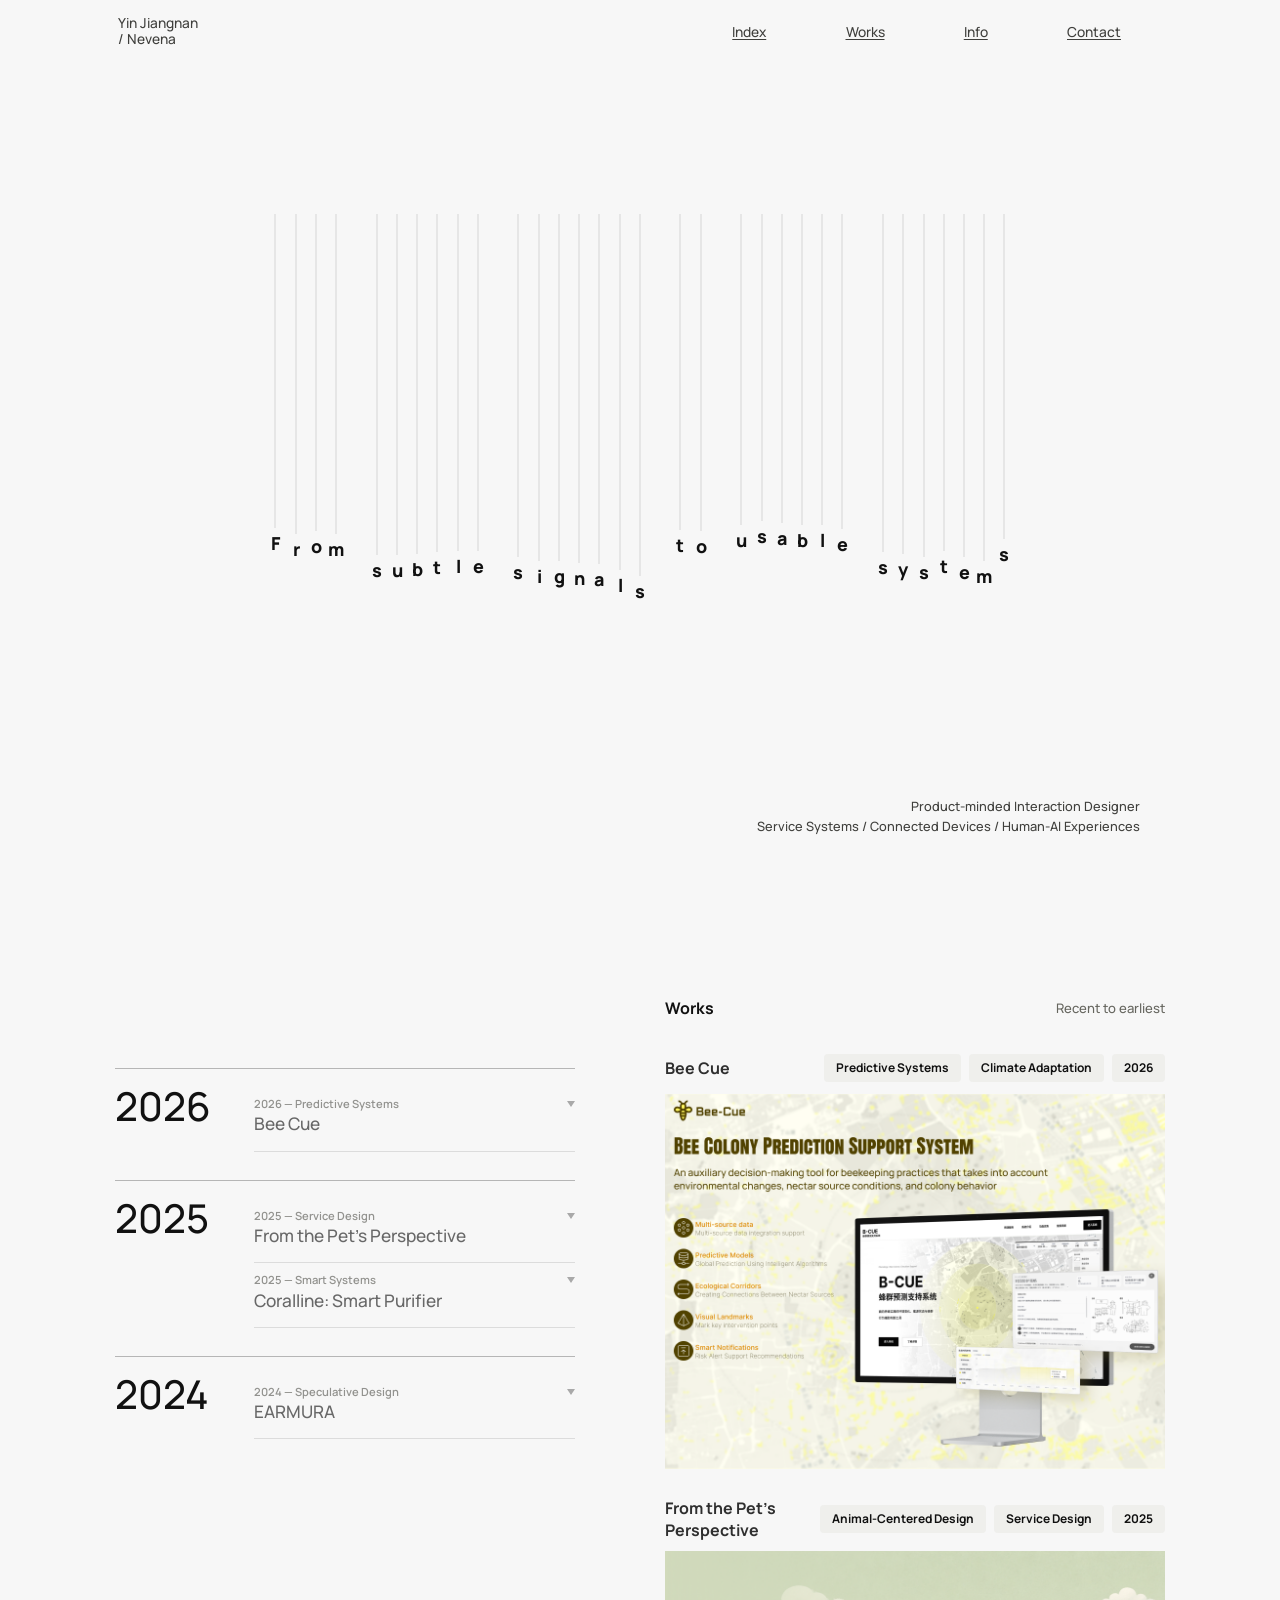
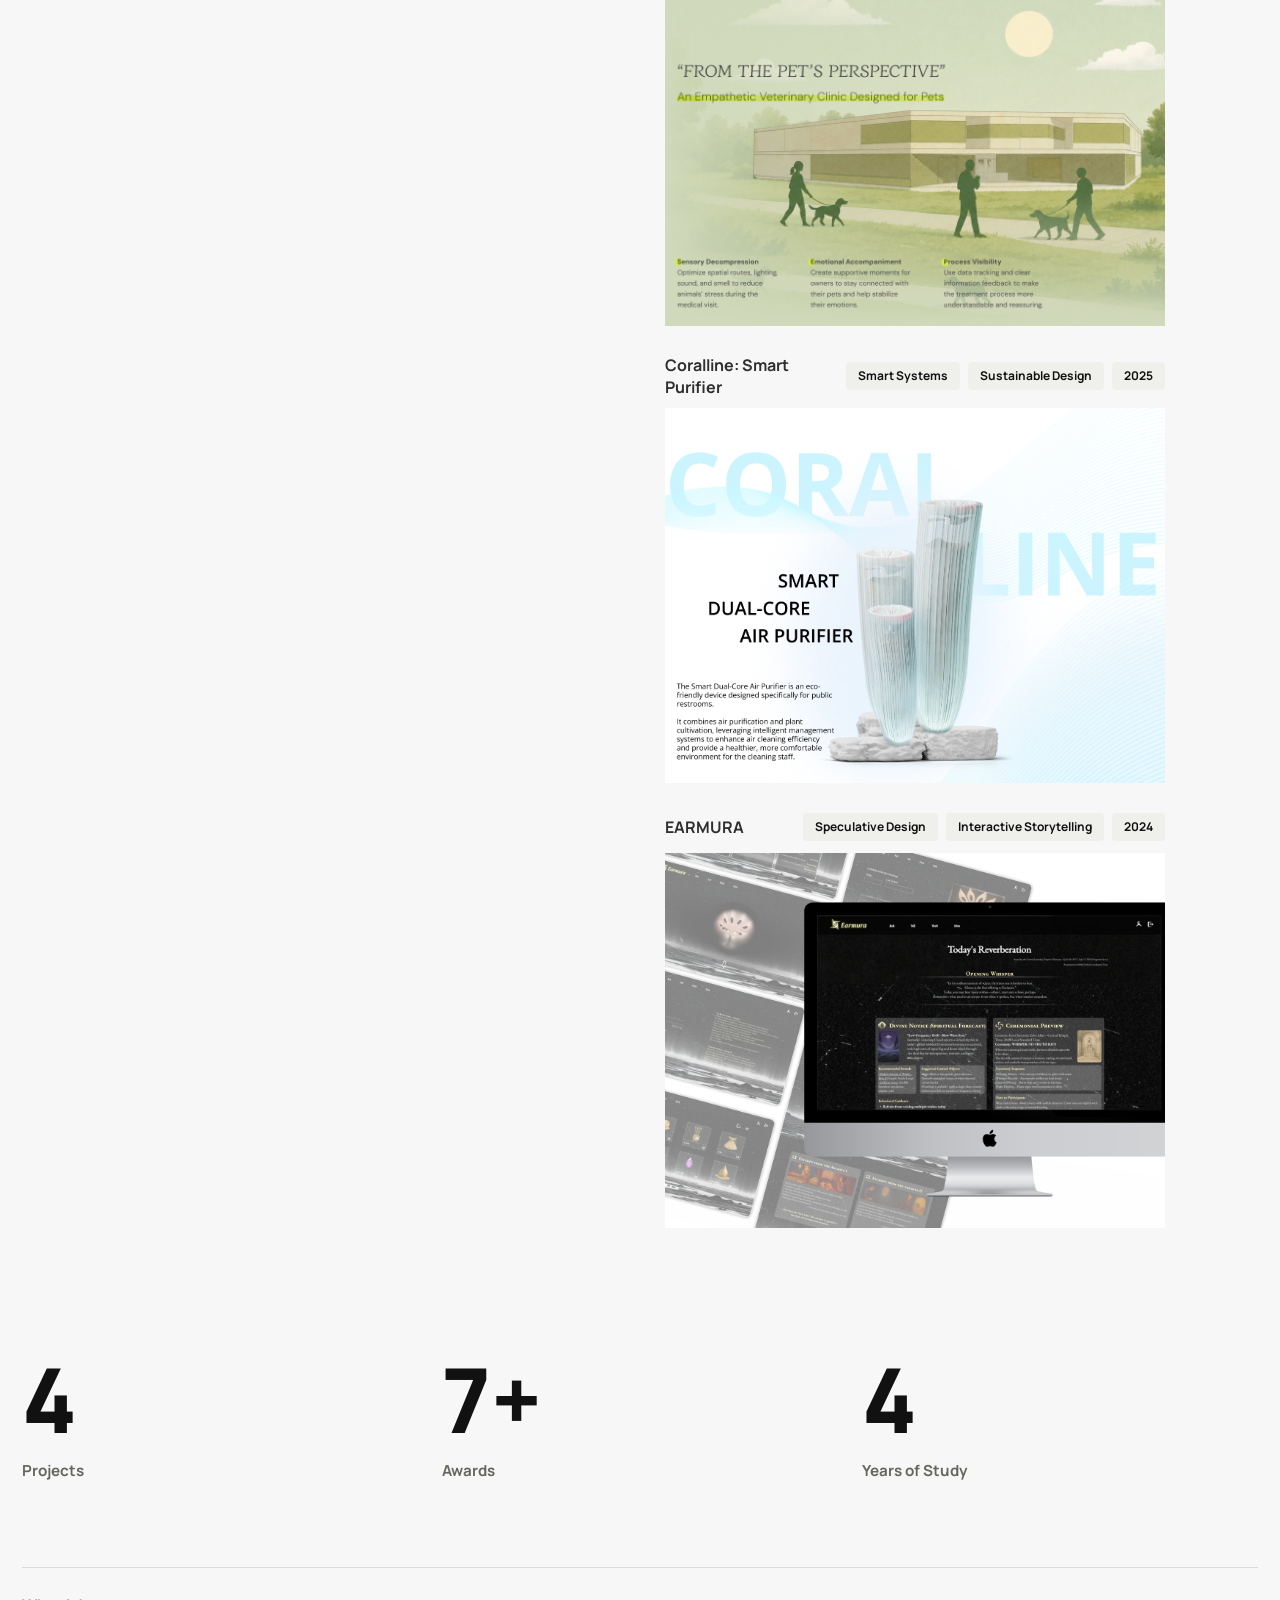
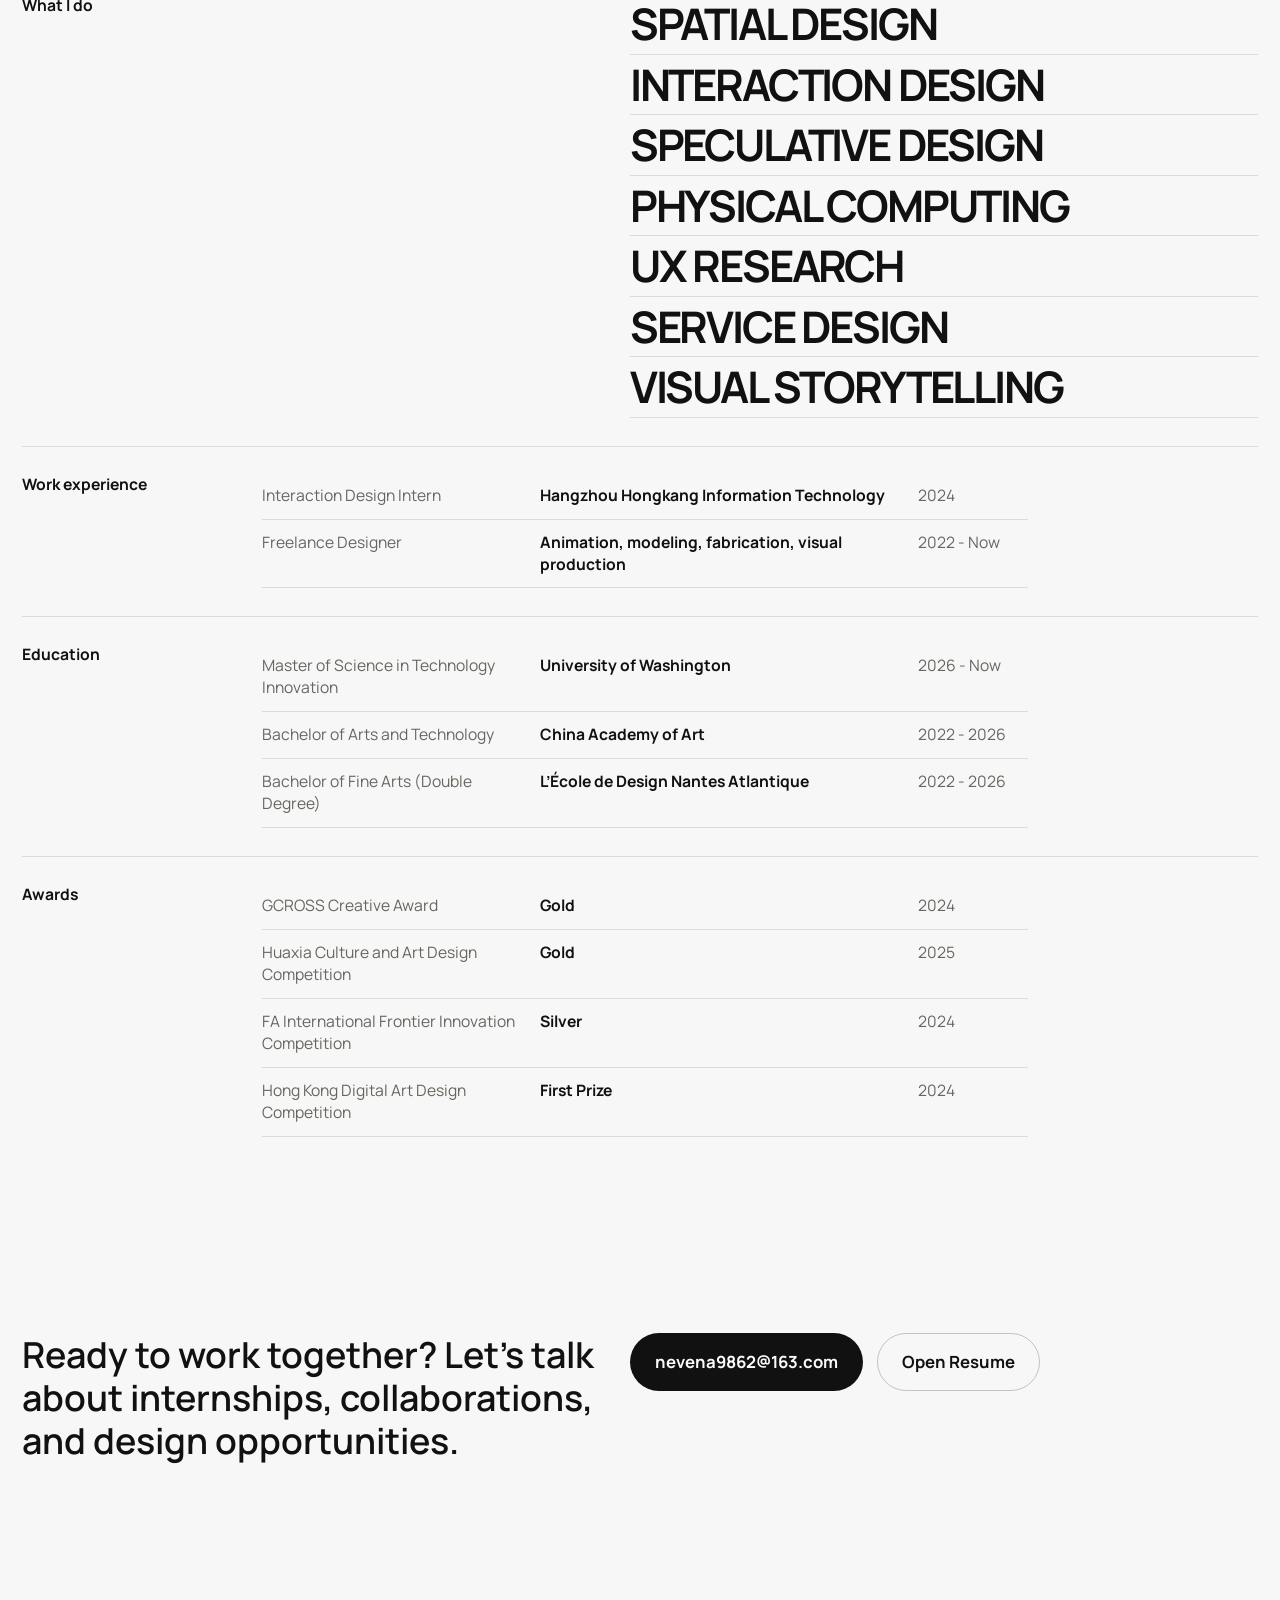
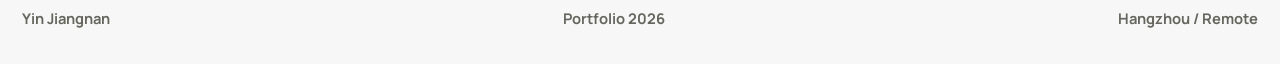
==== commit 32fc341e: "Update homepage copy" ====
--- a/index.html
+++ b/index.html
@@ -32,58 +32,47 @@
 
     <section class="hero-derek reveal" aria-labelledby="hero-title">
       <h1 id="hero-title">YIN JIANGNAN</h1>
-      <p class="hero-slogan">Turning subtle changes into systems you can feel.</p>
+      <p class="hero-slogan">From subtle signals to usable systems.</p>
       <div class="hero-curtain" aria-hidden="true">
-        <span class="curtain-item" style="--drop: 341px; --delay: 0ms;"><span class="curtain-thread"></span><span class="curtain-char">T</span></span>
-        <span class="curtain-item" style="--drop: 347px; --delay: 28ms;"><span class="curtain-thread"></span><span class="curtain-char">u</span></span>
-        <span class="curtain-item" style="--drop: 344px; --delay: 56ms;"><span class="curtain-thread"></span><span class="curtain-char">r</span></span>
-        <span class="curtain-item" style="--drop: 347px; --delay: 84ms;"><span class="curtain-thread"></span><span class="curtain-char">n</span></span>
-        <span class="curtain-item" style="--drop: 342px; --delay: 112ms;"><span class="curtain-thread"></span><span class="curtain-char">i</span></span>
-        <span class="curtain-item" style="--drop: 347px; --delay: 140ms;"><span class="curtain-thread"></span><span class="curtain-char">n</span></span>
-        <span class="curtain-item" style="--drop: 342px; --delay: 168ms;"><span class="curtain-thread"></span><span class="curtain-char">g</span></span>
-        <span class="curtain-gap"></span>
-        <span class="curtain-item" style="--drop: 368px; --delay: 196ms;"><span class="curtain-thread"></span><span class="curtain-char">s</span></span>
-        <span class="curtain-item" style="--drop: 368px; --delay: 224ms;"><span class="curtain-thread"></span><span class="curtain-char">u</span></span>
-        <span class="curtain-item" style="--drop: 367px; --delay: 252ms;"><span class="curtain-thread"></span><span class="curtain-char">b</span></span>
-        <span class="curtain-item" style="--drop: 365px; --delay: 280ms;"><span class="curtain-thread"></span><span class="curtain-char">t</span></span>
-        <span class="curtain-item" style="--drop: 364px; --delay: 308ms;"><span class="curtain-thread"></span><span class="curtain-char">l</span></span>
-        <span class="curtain-item" style="--drop: 364px; --delay: 336ms;"><span class="curtain-thread"></span><span class="curtain-char">e</span></span>
-        <span class="curtain-gap"></span>
-        <span class="curtain-item" style="--drop: 370px; --delay: 364ms;"><span class="curtain-thread"></span><span class="curtain-char">c</span></span>
-        <span class="curtain-item" style="--drop: 374px; --delay: 392ms;"><span class="curtain-thread"></span><span class="curtain-char">h</span></span>
-        <span class="curtain-item" style="--drop: 374px; --delay: 420ms;"><span class="curtain-thread"></span><span class="curtain-char">a</span></span>
-        <span class="curtain-item" style="--drop: 376px; --delay: 448ms;"><span class="curtain-thread"></span><span class="curtain-char">n</span></span>
-        <span class="curtain-item" style="--drop: 377px; --delay: 476ms;"><span class="curtain-thread"></span><span class="curtain-char">g</span></span>
-        <span class="curtain-item" style="--drop: 383px; --delay: 504ms;"><span class="curtain-thread"></span><span class="curtain-char">e</span></span>
-        <span class="curtain-item" style="--drop: 389px; --delay: 532ms;"><span class="curtain-thread"></span><span class="curtain-char">s</span></span>
-        <span class="curtain-gap"></span>
-        <span class="curtain-item" style="--drop: 343px; --delay: 560ms;"><span class="curtain-thread"></span><span class="curtain-char">i</span></span>
-        <span class="curtain-item" style="--drop: 344px; --delay: 588ms;"><span class="curtain-thread"></span><span class="curtain-char">n</span></span>
-        <span class="curtain-item" style="--drop: 347px; --delay: 616ms;"><span class="curtain-thread"></span><span class="curtain-char">t</span></span>
-        <span class="curtain-item" style="--drop: 347px; --delay: 644ms;"><span class="curtain-thread"></span><span class="curtain-char">o</span></span>
-        <span class="curtain-gap"></span>
-        <span class="curtain-item" style="--drop: 338px; --delay: 672ms;"><span class="curtain-thread"></span><span class="curtain-char">s</span></span>
-        <span class="curtain-item" style="--drop: 334px; --delay: 700ms;"><span class="curtain-thread"></span><span class="curtain-char">y</span></span>
-        <span class="curtain-item" style="--drop: 336px; --delay: 728ms;"><span class="curtain-thread"></span><span class="curtain-char">s</span></span>
-        <span class="curtain-item" style="--drop: 338px; --delay: 756ms;"><span class="curtain-thread"></span><span class="curtain-char">t</span></span>
-        <span class="curtain-item" style="--drop: 338px; --delay: 784ms;"><span class="curtain-thread"></span><span class="curtain-char">e</span></span>
-        <span class="curtain-item" style="--drop: 342px; --delay: 812ms;"><span class="curtain-thread"></span><span class="curtain-char">m</span></span>
-        <span class="curtain-item" style="--drop: 342px; --delay: 840ms;"><span class="curtain-thread"></span><span class="curtain-char">s</span></span>
-        <span class="curtain-gap"></span>
-        <span class="curtain-item" style="--drop: 365px; --delay: 868ms;"><span class="curtain-thread"></span><span class="curtain-char">y</span></span>
-        <span class="curtain-item" style="--drop: 367px; --delay: 896ms;"><span class="curtain-thread"></span><span class="curtain-char">o</span></span>
-        <span class="curtain-item" style="--drop: 370px; --delay: 924ms;"><span class="curtain-thread"></span><span class="curtain-char">u</span></span>
-        <span class="curtain-gap"></span>
-        <span class="curtain-item" style="--drop: 364px; --delay: 952ms;"><span class="curtain-thread"></span><span class="curtain-char">c</span></span>
-        <span class="curtain-item" style="--drop: 370px; --delay: 980ms;"><span class="curtain-thread"></span><span class="curtain-char">a</span></span>
-        <span class="curtain-item" style="--drop: 374px; --delay: 1008ms;"><span class="curtain-thread"></span><span class="curtain-char">n</span></span>
-        <span class="curtain-gap"></span>
-        <span class="curtain-item" style="--drop: 352px; --delay: 1036ms;"><span class="curtain-thread"></span><span class="curtain-char">f</span></span>
-        <span class="curtain-item" style="--drop: 349px; --delay: 1064ms;"><span class="curtain-thread"></span><span class="curtain-char">e</span></span>
-        <span class="curtain-item" style="--drop: 350px; --delay: 1092ms;"><span class="curtain-thread"></span><span class="curtain-char">e</span></span>
-        <span class="curtain-item" style="--drop: 352px; --delay: 1120ms;"><span class="curtain-thread"></span><span class="curtain-char">l</span></span>
-      </div>
-      <p class="hero-role">System Interaction Designer / Spatial Interfaces / Service Systems / Speculative Technology</p>
+        <span class="curtain-item" style="--drop: 341px; --delay: 0ms;"><span class="curtain-thread"></span><span class="curtain-char">F</span></span>
+        <span class="curtain-item" style="--drop: 347px; --delay: 28ms;"><span class="curtain-thread"></span><span class="curtain-char">r</span></span>
+        <span class="curtain-item" style="--drop: 344px; --delay: 56ms;"><span class="curtain-thread"></span><span class="curtain-char">o</span></span>
+        <span class="curtain-item" style="--drop: 347px; --delay: 84ms;"><span class="curtain-thread"></span><span class="curtain-char">m</span></span>
+        <span class="curtain-gap"></span>
+        <span class="curtain-item" style="--drop: 368px; --delay: 112ms;"><span class="curtain-thread"></span><span class="curtain-char">s</span></span>
+        <span class="curtain-item" style="--drop: 368px; --delay: 140ms;"><span class="curtain-thread"></span><span class="curtain-char">u</span></span>
+        <span class="curtain-item" style="--drop: 367px; --delay: 168ms;"><span class="curtain-thread"></span><span class="curtain-char">b</span></span>
+        <span class="curtain-item" style="--drop: 365px; --delay: 196ms;"><span class="curtain-thread"></span><span class="curtain-char">t</span></span>
+        <span class="curtain-item" style="--drop: 364px; --delay: 224ms;"><span class="curtain-thread"></span><span class="curtain-char">l</span></span>
+        <span class="curtain-item" style="--drop: 364px; --delay: 252ms;"><span class="curtain-thread"></span><span class="curtain-char">e</span></span>
+        <span class="curtain-gap"></span>
+        <span class="curtain-item" style="--drop: 370px; --delay: 280ms;"><span class="curtain-thread"></span><span class="curtain-char">s</span></span>
+        <span class="curtain-item" style="--drop: 374px; --delay: 308ms;"><span class="curtain-thread"></span><span class="curtain-char">i</span></span>
+        <span class="curtain-item" style="--drop: 374px; --delay: 336ms;"><span class="curtain-thread"></span><span class="curtain-char">g</span></span>
+        <span class="curtain-item" style="--drop: 376px; --delay: 364ms;"><span class="curtain-thread"></span><span class="curtain-char">n</span></span>
+        <span class="curtain-item" style="--drop: 377px; --delay: 392ms;"><span class="curtain-thread"></span><span class="curtain-char">a</span></span>
+        <span class="curtain-item" style="--drop: 383px; --delay: 420ms;"><span class="curtain-thread"></span><span class="curtain-char">l</span></span>
+        <span class="curtain-item" style="--drop: 389px; --delay: 448ms;"><span class="curtain-thread"></span><span class="curtain-char">s</span></span>
+        <span class="curtain-gap"></span>
+        <span class="curtain-item" style="--drop: 343px; --delay: 476ms;"><span class="curtain-thread"></span><span class="curtain-char">t</span></span>
+        <span class="curtain-item" style="--drop: 344px; --delay: 504ms;"><span class="curtain-thread"></span><span class="curtain-char">o</span></span>
+        <span class="curtain-gap"></span>
+        <span class="curtain-item" style="--drop: 338px; --delay: 532ms;"><span class="curtain-thread"></span><span class="curtain-char">u</span></span>
+        <span class="curtain-item" style="--drop: 334px; --delay: 560ms;"><span class="curtain-thread"></span><span class="curtain-char">s</span></span>
+        <span class="curtain-item" style="--drop: 336px; --delay: 588ms;"><span class="curtain-thread"></span><span class="curtain-char">a</span></span>
+        <span class="curtain-item" style="--drop: 338px; --delay: 616ms;"><span class="curtain-thread"></span><span class="curtain-char">b</span></span>
+        <span class="curtain-item" style="--drop: 338px; --delay: 644ms;"><span class="curtain-thread"></span><span class="curtain-char">l</span></span>
+        <span class="curtain-item" style="--drop: 342px; --delay: 672ms;"><span class="curtain-thread"></span><span class="curtain-char">e</span></span>
+        <span class="curtain-gap"></span>
+        <span class="curtain-item" style="--drop: 365px; --delay: 700ms;"><span class="curtain-thread"></span><span class="curtain-char">s</span></span>
+        <span class="curtain-item" style="--drop: 367px; --delay: 728ms;"><span class="curtain-thread"></span><span class="curtain-char">y</span></span>
+        <span class="curtain-item" style="--drop: 370px; --delay: 756ms;"><span class="curtain-thread"></span><span class="curtain-char">s</span></span>
+        <span class="curtain-item" style="--drop: 364px; --delay: 784ms;"><span class="curtain-thread"></span><span class="curtain-char">t</span></span>
+        <span class="curtain-item" style="--drop: 370px; --delay: 812ms;"><span class="curtain-thread"></span><span class="curtain-char">e</span></span>
+        <span class="curtain-item" style="--drop: 374px; --delay: 840ms;"><span class="curtain-thread"></span><span class="curtain-char">m</span></span>
+        <span class="curtain-item" style="--drop: 352px; --delay: 868ms;"><span class="curtain-thread"></span><span class="curtain-char">s</span></span>
+      </div>
+      <p class="hero-role">Product-minded Interaction Designer<br>Service Systems / Connected Devices / Human-AI Experiences</p>
       <p class="hero-derek-copy">
         I'm Yin Jiangnan, also known as Nevena, a System Interaction Designer working across spatial interfaces, service systems, and speculative technology.
       </p>
@@ -229,7 +218,6 @@
         <div class="table-derek-label">Work experience</div>
         <div class="table-derek-content table-derek-rows">
           <div><span>Interaction Design Intern</span><strong>Hangzhou Hongkang Information Technology</strong><em>2024</em></div>
-          <div><span>Multimedia Interaction Design Intern</span><strong>Zhejiang Media Group</strong><em>2025</em></div>
           <div><span>Freelance Designer</span><strong>Animation, modeling, fabrication, visual production</strong><em>2022 - Now</em></div>
         </div>
       </div>
--- a/styles.css
+++ b/styles.css
@@ -156,7 +156,7 @@
   display: flex;
   align-items: flex-start;
   justify-content: center;
-  width: min(890px, 92vw);
+  width: min(1040px, 94vw);
   height: min(58vh, 500px);
   margin-top: 28px;
   padding-top: 0;
@@ -166,7 +166,7 @@
 .curtain-item {
   --angle: 0deg;
   position: relative;
-  width: clamp(7px, 1.32vw, 19px);
+  width: clamp(9px, 1.58vw, 24px);
   height: var(--drop);
   transform: rotate(var(--angle));
   transform-origin: 50% 0;
@@ -174,7 +174,7 @@
 }
 
 .curtain-gap {
-  flex: 0 0 clamp(5px, 0.9vw, 13px);
+  flex: 0 0 clamp(10px, 1.6vw, 24px);
 }
 
 .curtain-thread {
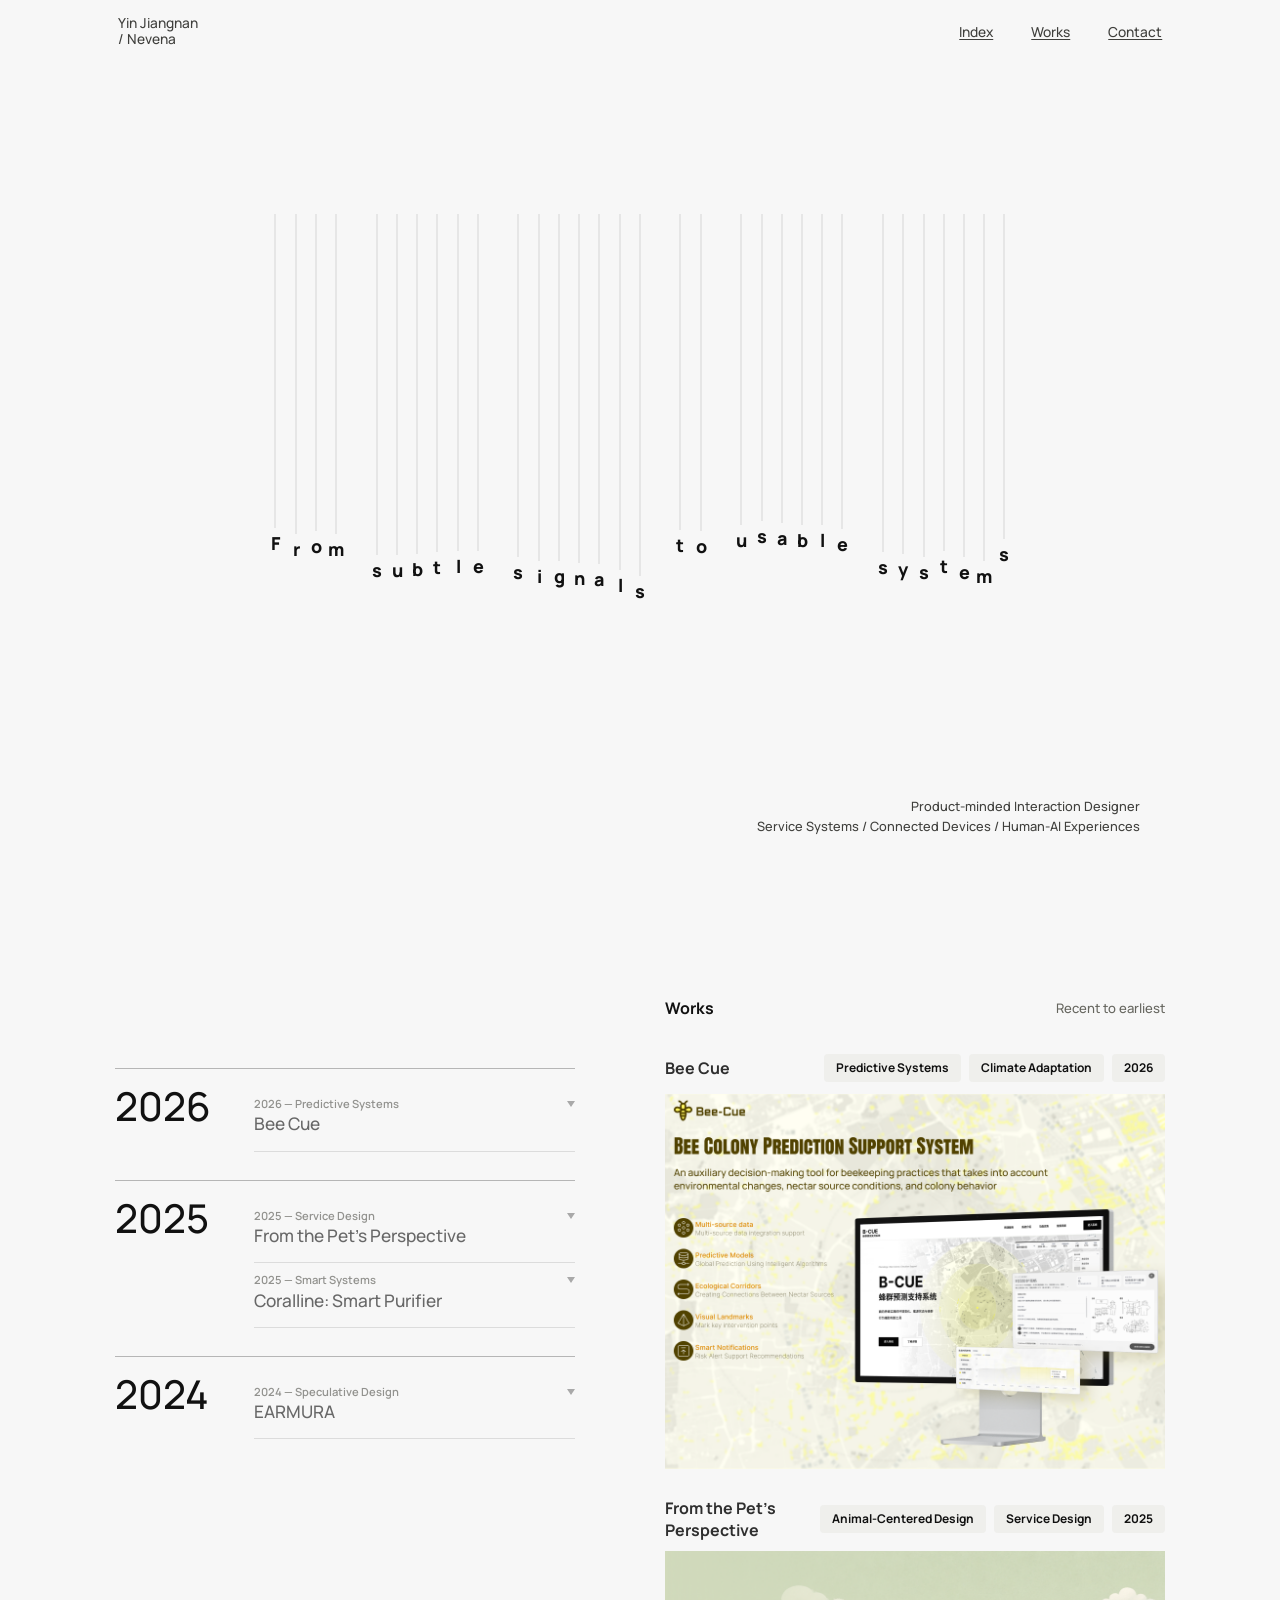
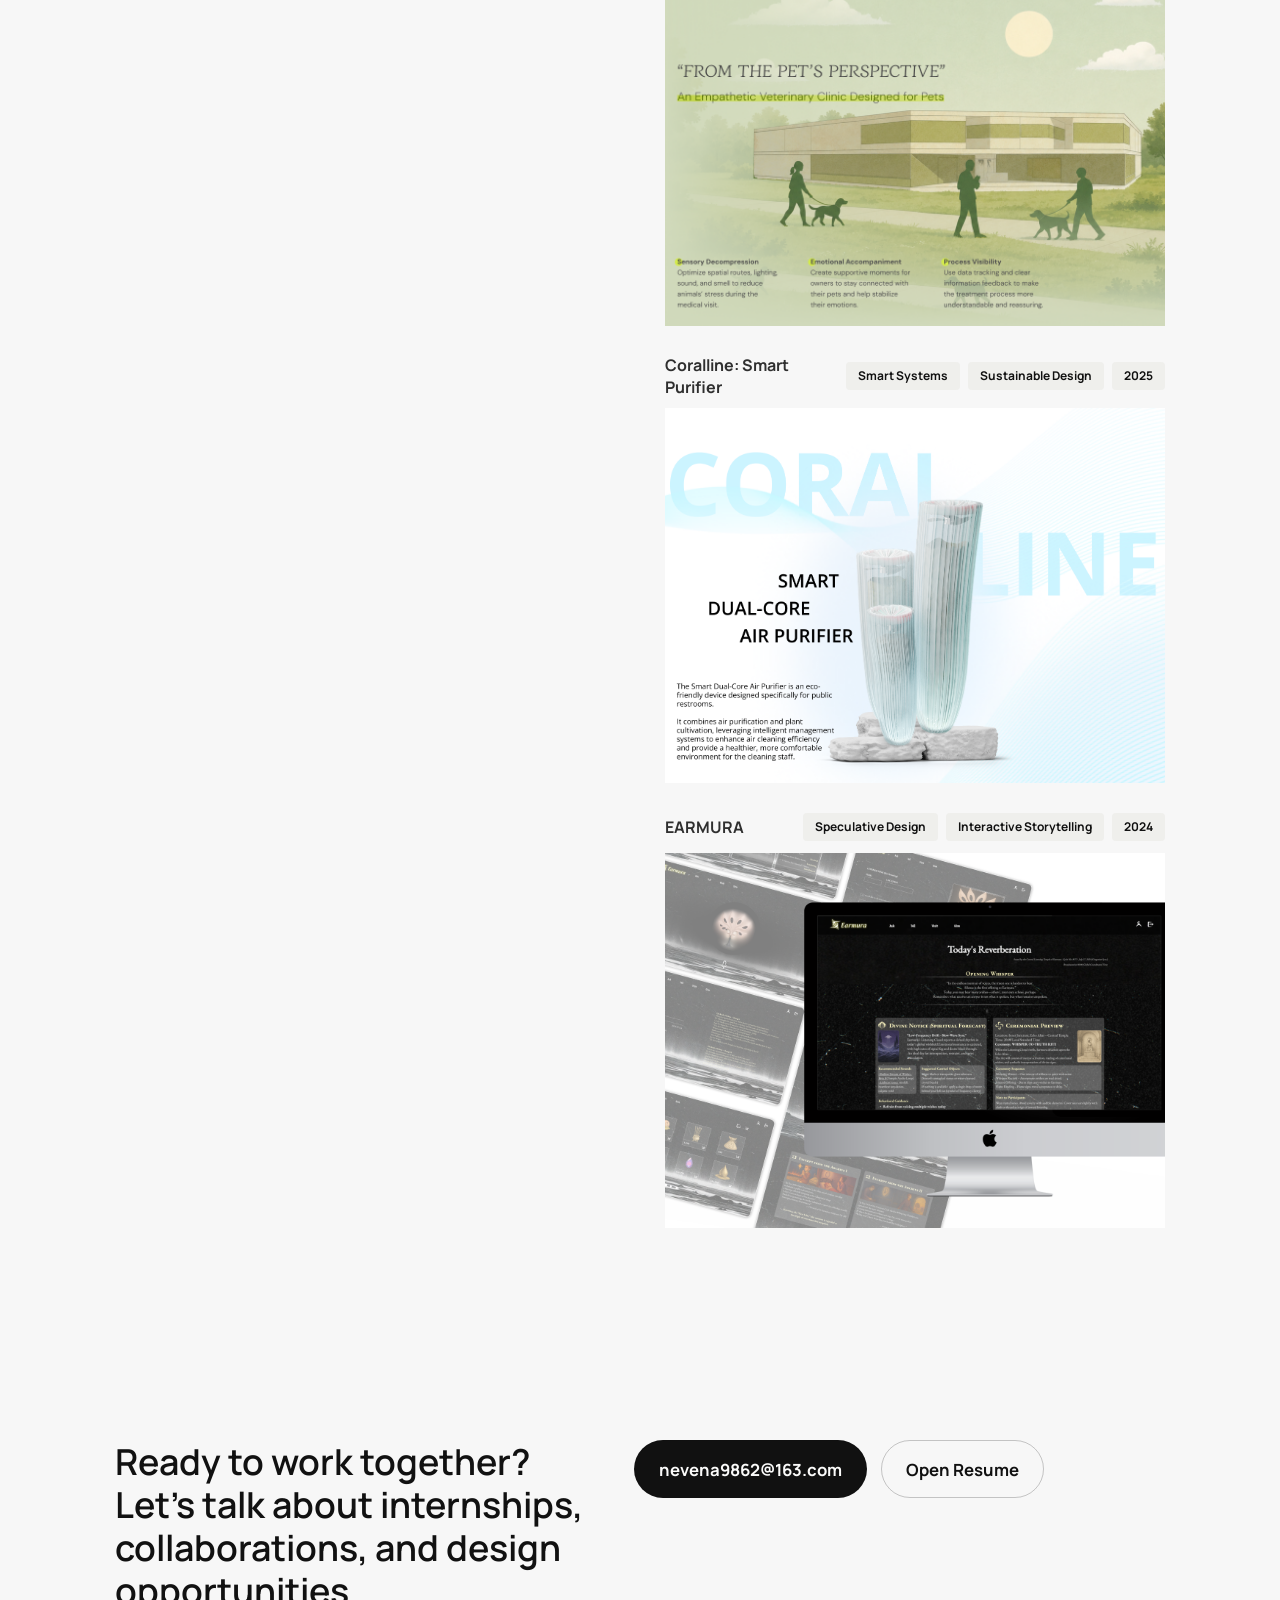
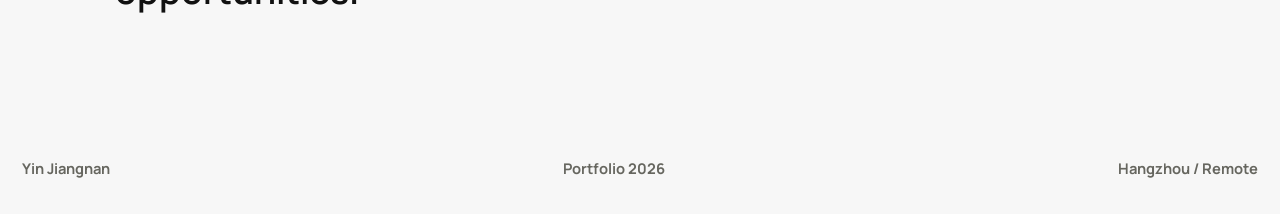
==== commit 063e35ca: "Update homepage layout" ====
--- a/index.html
+++ b/index.html
@@ -22,10 +22,9 @@
         <span>Yin Jiangnan</span>
         <span>/ Nevena</span>
       </a>
-      <nav class="floating-nav" aria-label="Primary navigation">
+      <nav class="floating-nav" aria-label="Site navigation">
         <a href="#top">Index</a>
         <a href="#works">Works</a>
-        <a href="#info">Info</a>
         <a href="#contact">Contact</a>
       </nav>
     </header>
@@ -185,63 +184,6 @@
       </div>
     </section>
 
-    <section class="info-derek reveal" id="info">
-      <div class="stats-derek">
-        <div>
-          <strong>4</strong>
-          <span>Projects</span>
-        </div>
-        <div>
-          <strong>7+</strong>
-          <span>Awards</span>
-        </div>
-        <div>
-          <strong>4</strong>
-          <span>Years of Study</span>
-        </div>
-      </div>
-
-      <div class="table-derek">
-        <div class="table-derek-label">What I do</div>
-        <div class="table-derek-content table-derek-list">
-          <div>SPATIAL DESIGN</div>
-          <div>INTERACTION DESIGN</div>
-          <div>SPECULATIVE DESIGN</div>
-          <div>PHYSICAL COMPUTING</div>
-          <div>UX RESEARCH</div>
-          <div>SERVICE DESIGN</div>
-          <div>VISUAL STORYTELLING</div>
-        </div>
-      </div>
-
-      <div class="table-derek">
-        <div class="table-derek-label">Work experience</div>
-        <div class="table-derek-content table-derek-rows">
-          <div><span>Interaction Design Intern</span><strong>Hangzhou Hongkang Information Technology</strong><em>2024</em></div>
-          <div><span>Freelance Designer</span><strong>Animation, modeling, fabrication, visual production</strong><em>2022 - Now</em></div>
-        </div>
-      </div>
-
-      <div class="table-derek">
-        <div class="table-derek-label">Education</div>
-        <div class="table-derek-content table-derek-rows">
-          <div><span>Master of Science in Technology Innovation</span><strong>University of Washington</strong><em>2026 - Now</em></div>
-          <div><span>Bachelor of Arts and Technology</span><strong>China Academy of Art</strong><em>2022 - 2026</em></div>
-          <div><span>Bachelor of Fine Arts (Double Degree)</span><strong>L&rsquo;&Eacute;cole de Design Nantes Atlantique</strong><em>2022 - 2026</em></div>
-        </div>
-      </div>
-
-      <div class="table-derek">
-        <div class="table-derek-label">Awards</div>
-        <div class="table-derek-content table-derek-rows">
-          <div><span>GCROSS Creative Award</span><strong>Gold</strong><em>2024</em></div>
-          <div><span>Huaxia Culture and Art Design Competition</span><strong>Gold</strong><em>2025</em></div>
-          <div><span>FA International Frontier Innovation Competition</span><strong>Silver</strong><em>2024</em></div>
-          <div><span>Hong Kong Digital Art Design Competition</span><strong>First Prize</strong><em>2024</em></div>
-        </div>
-      </div>
-    </section>
-
     <section class="contact-derek reveal" id="contact">
       <div class="contact-derek-copy">
         <p>Ready to work together? Let's talk about internships, collaborations, and design opportunities.</p>
--- a/styles.css
+++ b/styles.css
@@ -82,9 +82,9 @@
 .floating-nav {
   justify-self: end;
   display: grid;
-  grid-template-columns: repeat(4, auto);
+  grid-template-columns: repeat(3, auto);
   align-items: center;
-  width: min(430px, 42vw);
+  width: auto;
   gap: clamp(18px, 3vw, 38px);
   background: transparent;
 }
@@ -596,6 +596,7 @@
   display: grid;
   grid-template-columns: 0.48fr 0.52fr;
   gap: 28px;
+  width: min(calc(100vw - clamp(160px, 18vw, 280px)), 1080px);
   padding: 120px 0 120px;
 }
 
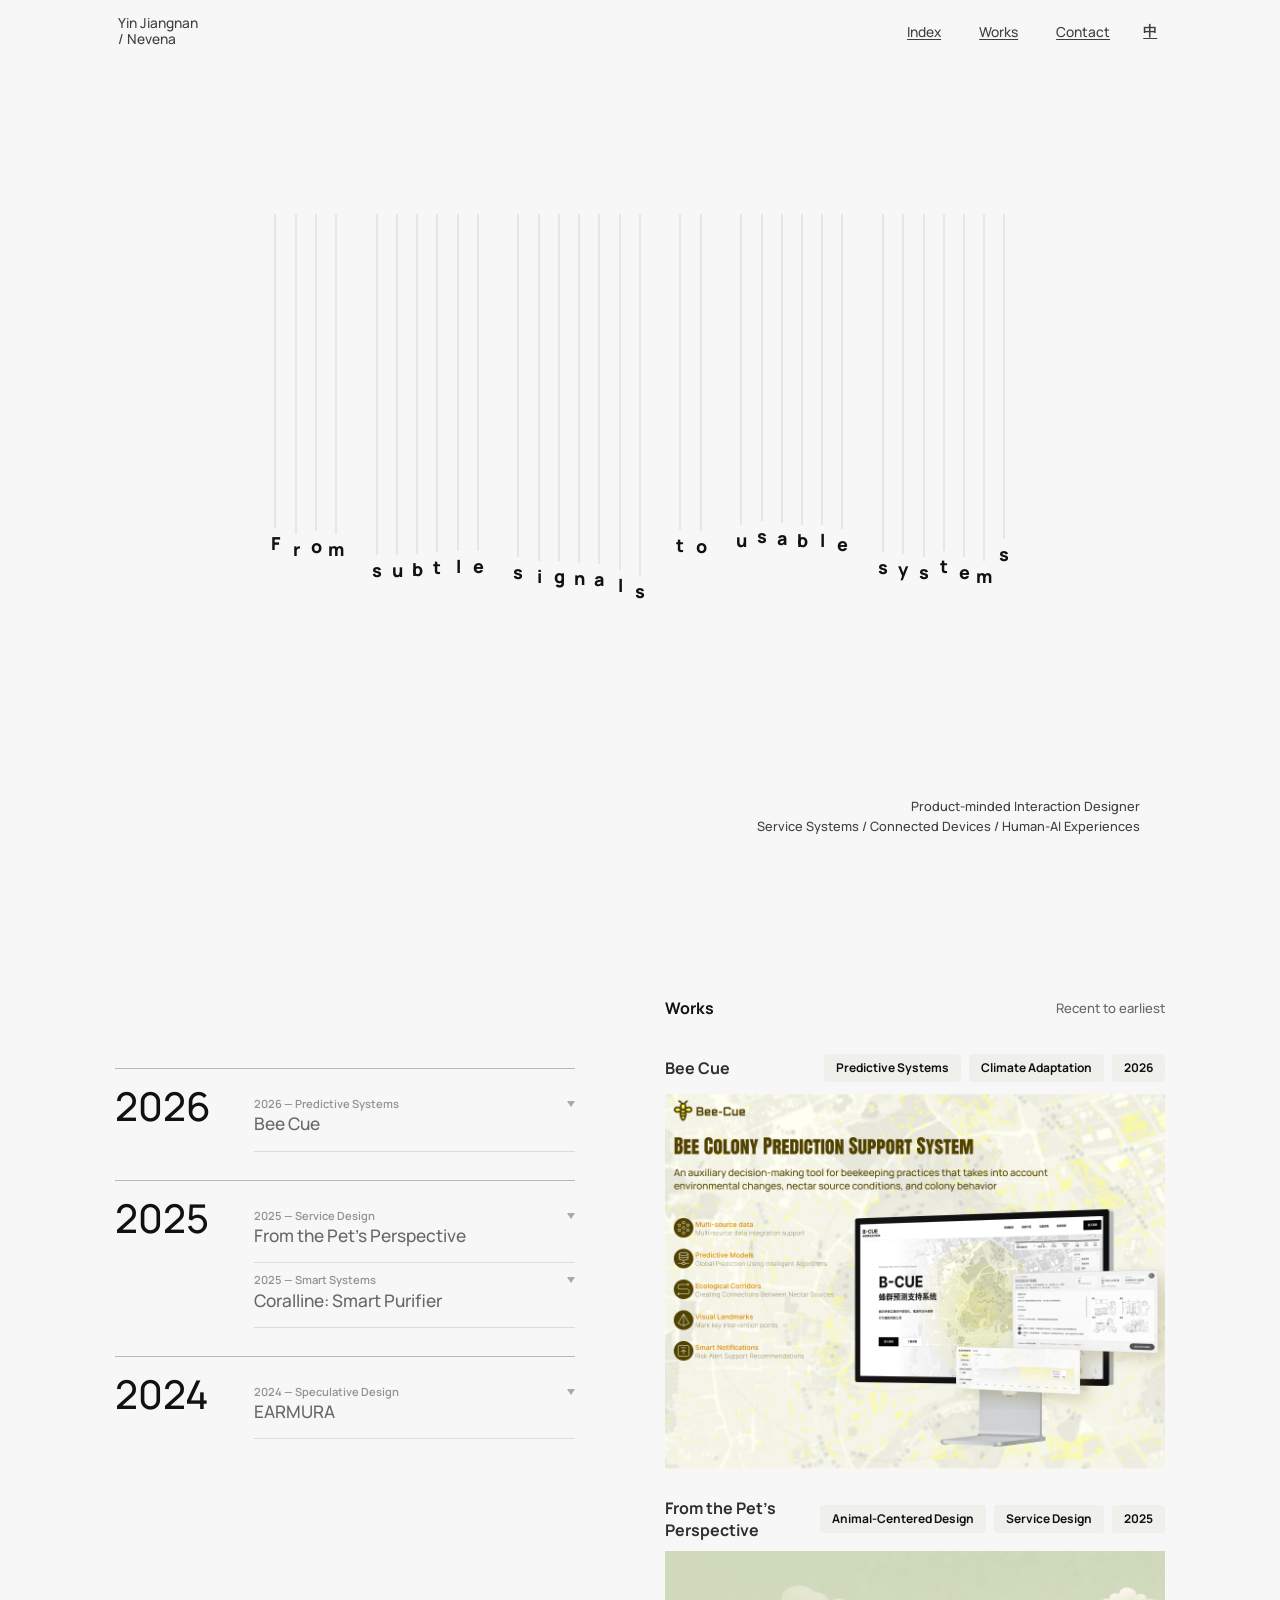
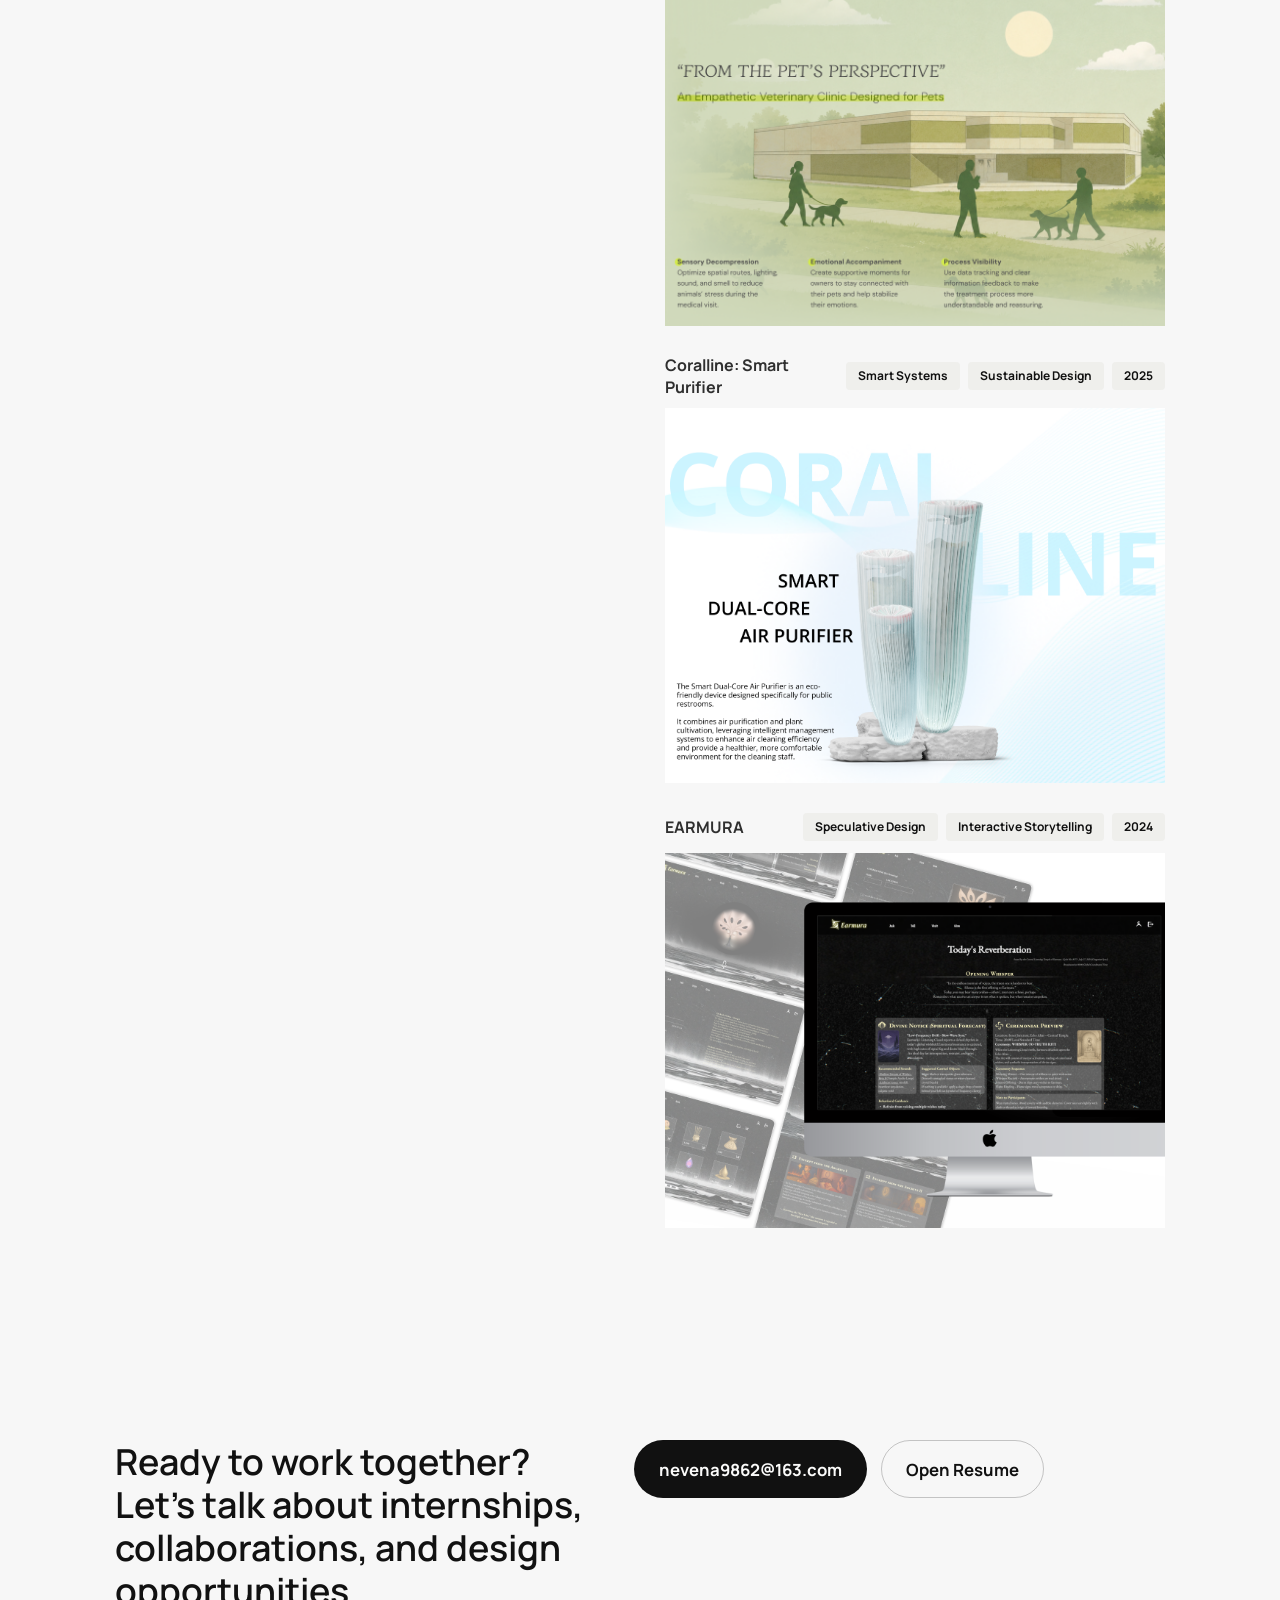
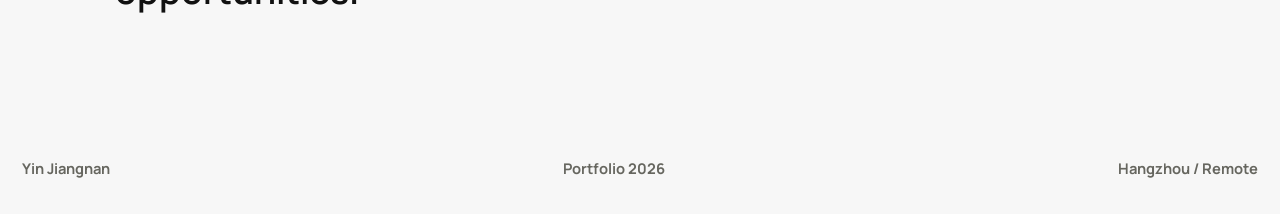
==== commit a521d801: "language trasition" ====
--- a/index.html
+++ b/index.html
@@ -1,6 +1,15 @@
 <!DOCTYPE html>
 <html lang="en">
 <head>
+  <!-- Google tag (gtag.js) -->
+  <script async src="https://www.googletagmanager.com/gtag/js?id=G-LTPB3CHJ49"></script>
+  <script>
+    window.dataLayer = window.dataLayer || [];
+    function gtag(){dataLayer.push(arguments);}
+    gtag('js', new Date());
+
+    gtag('config', 'G-LTPB3CHJ49');
+  </script>
   <meta charset="UTF-8">
   <meta name="viewport" content="width=device-width, initial-scale=1.0">
   <title>Yin Jiangnan | Portfolio</title>
@@ -201,6 +210,7 @@
     </footer>
   </main>
 
+  <script src="translations.js"></script>
   <script src="script.js"></script>
 </body>
 </html>
--- a/styles.css
+++ b/styles.css
@@ -54,7 +54,7 @@
   right: 0;
   z-index: 65;
   display: grid;
-  grid-template-columns: auto minmax(0, 1fr);
+  grid-template-columns: auto minmax(0, 1fr) auto;
   align-items: center;
   min-height: 62px;
   width: 100%;
@@ -62,6 +62,42 @@
   padding: 10px clamp(18px, 9.2vw, 128px);
   background: transparent;
   transition: background 0.25s ease, box-shadow 0.25s ease, backdrop-filter 0.25s ease;
+}
+
+.language-toggle {
+  align-self: center;
+  justify-self: end;
+  min-width: 24px;
+  min-height: 28px;
+  margin-inline-start: clamp(18px, 2.2vw, 34px);
+  padding: 0;
+  border: 0;
+  border-radius: 0;
+  background: transparent;
+  color: #3f3f3c;
+  font: inherit;
+  font-size: 0.86rem;
+  font-weight: 600;
+  line-height: 1;
+  text-decoration: underline;
+  text-underline-offset: 2px;
+  cursor: pointer;
+}
+
+.language-toggle:hover,
+.language-toggle:focus-visible {
+  color: #111111;
+  text-decoration-thickness: 2px;
+}
+
+.language-toggle:focus-visible {
+  outline: 2px solid currentColor;
+  outline-offset: 5px;
+}
+
+.detail-floating-nav .language-toggle {
+  grid-column: auto;
+  margin-inline-start: 0;
 }
 
 .site-nav.is-scrolled {
@@ -657,9 +693,15 @@
 }
 
 .detail-floating-nav {
+  grid-template-columns: repeat(5, auto);
+  justify-content: end;
   width: min(1120px, calc(100% - 520px));
   margin: 0 auto;
   padding-top: 18px;
+}
+
+.detail-page-dark .detail-floating-nav .language-toggle {
+  color: #f4f4f1;
 }
 
 .detail-page-dark main {
@@ -1561,7 +1603,7 @@
 }
 
 .bee-cue-main-nav {
-  grid-template-columns: repeat(6, auto);
+  grid-template-columns: repeat(5, auto);
   width: min(640px, 50vw);
   gap: clamp(28px, 3.6vw, 58px);
 }
@@ -1633,16 +1675,15 @@
 .bee-cue-anchor-nav {
   position: sticky;
   top: 62px;
-  z-index: 20;
+  z-index: 30;
   display: flex;
   width: min(1480px, calc(100% - 96px));
   gap: 7px;
-  min-height: 65px;
-  margin-bottom: 0;
-  padding: 12px 0 23px;
+  min-height: 44px;
+  padding: 8px 0 10px;
   overflow-x: auto;
   border-bottom: 1px solid var(--bee-line);
-  background: rgba(247, 247, 247, 0.84);
+  background: rgba(247, 247, 247, 0.88);
   backdrop-filter: blur(14px);
   scrollbar-width: none;
 }
@@ -1653,13 +1694,10 @@
 
 .bee-cue-anchor-nav a {
   flex: 0 0 auto;
-  min-height: 30px;
-  padding: 0 10px;
-  border-color: var(--bee-line);
+  padding: 7px 10px;
   border-radius: 999px;
   color: var(--bee-text);
-  font-size: 12.48px;
-  line-height: 1;
+  font-size: 12.5px;
 }
 
 .bee-cue-hero {
@@ -1801,6 +1839,10 @@
   align-items: start;
 }
 
+.bee-cue-page .detail-intro-grid__inner {
+  grid-template-columns: minmax(220px, 320px) minmax(0, 1fr);
+}
+
 .bee-cue-page .section__header {
   grid-template-columns: 1fr;
 }
@@ -2426,30 +2468,42 @@
 }
 
 @media (max-width: 768px) {
+  .bee-cue-site-nav > .language-toggle,
+  .pets-site-nav > .language-toggle,
+  .coralline-site-nav > .language-toggle,
+  .earmura-site-nav > .language-toggle {
+    grid-column: 2;
+    grid-row: 1;
+  }
+
   .bee-cue-page {
     --bee-shell: min(100% - 32px, 680px);
   }
 
   .bee-cue-site-nav {
     display: grid;
-    grid-template-columns: 1fr;
+    grid-template-columns: 1fr auto;
     gap: 10px;
     align-items: start;
     padding: 10px 16px;
   }
 
   .bee-cue-main-nav {
-    grid-template-columns: repeat(6, auto);
+    grid-column: 1 / -1;
+    grid-template-columns: repeat(5, auto);
     justify-content: start;
     width: 100%;
     gap: 14px;
     overflow-x: auto;
   }
 
+  .bee-cue-page main {
+    padding-top: 96px;
+  }
+
   .bee-cue-anchor-nav {
     width: min(100% - 32px, 680px);
-    flex-wrap: wrap;
-    overflow: visible;
+    overflow-x: auto;
   }
 
   .bee-cue-page .bee-cue-hero__inner,
@@ -2565,8 +2619,8 @@
   .bee-cue-anchor-nav {
     width: min(100% - 24px, 390px);
     top: 58px;
-    min-height: 52px;
-    padding: 10px 0 12px;
+    min-height: 42px;
+    padding: 8px 0 9px;
   }
 
   .bee-cue-hero-copy h1 {
@@ -2834,7 +2888,7 @@
 }
 
 #research .bee-cue-research-card-field {
-  margin-right: 9%;
+  margin-right: max(0px, calc((100% - var(--bee-shell)) / 2 - 90px));
 }
 
 #research .bee-cue-research-copy span {
@@ -2880,7 +2934,7 @@
   }
 
   #research .bee-cue-research-card-field {
-    margin-right: 9%;
+    margin-right: max(0px, calc((100% - var(--bee-shell)) / 2 - 60px));
   }
 }
 
@@ -2925,6 +2979,10 @@
   padding-bottom: clamp(80px, 8vw, 128px);
 }
 
+#research .section__header {
+  padding-left: 12%;
+}
+
 #research .case-study-copy h2,
 #research .case-study-copy p {
   max-width: 760px;
@@ -2953,6 +3011,10 @@
   #research.case-study-section {
     padding-top: 36px;
     padding-bottom: 40px;
+  }
+
+  #research .section__header {
+    padding-left: 0;
   }
 
   #research .bee-cue-research-card,
@@ -3269,8 +3331,8 @@
 }
 
 #goal .bee-cue-goal-visual-grid {
-  width: min(100%, 1180px);
-  margin: clamp(58px, 6.1vw, 88px) auto 0;
+  width: min(80%, 944px);
+  margin: clamp(32px, 3.8vw, 54px) auto 0;
   grid-template-columns: repeat(3, minmax(0, 1fr));
   align-items: stretch;
 }
@@ -3282,7 +3344,7 @@
   align-items: center;
   justify-content: flex-start;
   text-align: center;
-  padding: clamp(26px, 2.8vw, 40px) clamp(20px, 2.4vw, 34px) 0;
+  padding: clamp(21px, 2.24vw, 32px) clamp(16px, 1.92vw, 27px) 0;
 }
 
 #goal .bee-cue-goal-visual-grid article:not(:last-child) {
@@ -3290,9 +3352,9 @@
 }
 
 #goal .bee-cue-goal-media {
-  width: min(100%, 220px);
+  width: min(100%, 176px);
   aspect-ratio: 1;
-  margin: 0 auto clamp(18px, 1.8vw, 24px);
+  margin: 0 auto clamp(14px, 1.44vw, 19px);
   background: transparent;
 }
 
@@ -3304,9 +3366,9 @@
 
 #goal .bee-cue-goal-visual-grid strong {
   display: block;
-  max-width: 280px;
+  max-width: 224px;
   margin: 0 auto;
-  font-size: clamp(24px, 2.35vw, 34px);
+  font-size: clamp(19px, 1.88vw, 27px);
   line-height: 0.98;
   letter-spacing: -0.04em;
   text-align: center;
@@ -3315,22 +3377,22 @@
 
 @media (max-width: 1024px) {
   #goal .bee-cue-goal-visual-grid {
-    width: min(100%, 980px);
-    margin-top: 68px;
+    width: min(80%, 784px);
+    margin-top: 42px;
   }
 
   #goal .bee-cue-goal-visual-grid article {
-    padding-inline: 22px;
+    padding-inline: 18px;
   }
 
   #goal .bee-cue-goal-media {
-    width: min(100%, 188px);
-    margin-bottom: 18px;
+    width: min(100%, 150px);
+    margin-bottom: 14px;
   }
 
   #goal .bee-cue-goal-visual-grid strong {
-    max-width: 240px;
-    font-size: clamp(21px, 2.8vw, 29px);
+    max-width: 192px;
+    font-size: clamp(17px, 2.24vw, 23px);
   }
 }
 
@@ -3387,15 +3449,15 @@
 /* Bee Cue — keep Design Decisions in three columns on mobile */
 @media (max-width: 768px) {
   #goal .bee-cue-goal-visual-grid {
-    width: 100%;
+    width: 86%;
     grid-template-columns: repeat(3, minmax(0, 1fr));
     gap: 0;
-    margin-top: clamp(34px, 7vw, 52px);
+    margin-top: clamp(24px, 5vw, 38px);
   }
 
   #goal .bee-cue-goal-visual-grid article {
     min-width: 0;
-    padding: clamp(16px, 3.5vw, 24px) clamp(8px, 2vw, 14px) 0;
+    padding: clamp(13px, 2.8vw, 19px) clamp(6px, 1.6vw, 11px) 0;
   }
 
   #goal .bee-cue-goal-visual-grid article:not(:last-child) {
@@ -3404,13 +3466,13 @@
   }
 
   #goal .bee-cue-goal-media {
-    width: clamp(72px, 18vw, 132px);
-    margin-bottom: clamp(10px, 2vw, 14px);
+    width: clamp(58px, 14.4vw, 106px);
+    margin-bottom: clamp(8px, 1.6vw, 11px);
   }
 
   #goal .bee-cue-goal-visual-grid strong {
     max-width: 100%;
-    font-size: clamp(11px, 2.8vw, 18px);
+    font-size: clamp(9px, 2.24vw, 14px);
     line-height: 1.06;
     letter-spacing: -0.035em;
     overflow-wrap: anywhere;
@@ -3420,22 +3482,22 @@
 
 @media (max-width: 430px) {
   #goal .bee-cue-goal-visual-grid {
-    width: 100%;
+    width: 92%;
     grid-template-columns: repeat(3, minmax(0, 1fr));
-    margin-top: 34px;
+    margin-top: 24px;
   }
 
   #goal .bee-cue-goal-visual-grid article {
-    padding: 16px 6px 0;
+    padding: 13px 5px 0;
   }
 
   #goal .bee-cue-goal-media {
-    width: clamp(62px, 20vw, 86px);
-    margin-bottom: 10px;
+    width: clamp(50px, 16vw, 69px);
+    margin-bottom: 8px;
   }
 
   #goal .bee-cue-goal-visual-grid strong {
-    font-size: clamp(10px, 3.1vw, 13px);
+    font-size: clamp(8px, 2.48vw, 10px);
     line-height: 1.08;
   }
 }
@@ -3446,11 +3508,11 @@
   }
 
   #goal .bee-cue-goal-media {
-    width: clamp(54px, 19vw, 72px);
+    width: clamp(43px, 15.2vw, 58px);
   }
 
   #goal .bee-cue-goal-visual-grid strong {
-    font-size: clamp(9px, 3vw, 11px);
+    font-size: clamp(7px, 2.4vw, 9px);
   }
 }
 
@@ -3887,6 +3949,7 @@
 }
 
 #evaluation .bee-cue-evaluation-media {
+  margin-top: clamp(104px, 8.2vw, 132px);
   overflow: visible;
   background: transparent;
 }
@@ -4012,6 +4075,10 @@
   #evaluation .bee-cue-evaluation-grid {
     gap: 36px;
     margin-top: 38px;
+  }
+
+  #evaluation .bee-cue-evaluation-media {
+    margin-top: 0;
   }
 
   #evaluation .bee-cue-evaluation-findings article {
@@ -4174,7 +4241,7 @@
   z-index: 0;
   margin: 0;
   overflow: hidden;
-  background: var(--pets-surface);
+  background: transparent;
 }
 
 .pets-hero__media::after {
@@ -4398,7 +4465,7 @@
   display: block;
   margin: 0;
   overflow: hidden;
-  background: var(--pets-paper);
+  background: transparent;
 }
 
 .pets-wide-media img,
@@ -4409,7 +4476,7 @@
 }
 
 .pets-wide-media--dark {
-  background: #30322f;
+  background: transparent;
 }
 
 .pets-wide-media--dark img {
@@ -4450,7 +4517,7 @@
 }
 
 .pets-media--light {
-  background: #f7f6ef;
+  background: transparent;
 }
 
 .pets-outcome-grid {
@@ -4671,7 +4738,7 @@
 .pets-detail-gallery figure {
   display: grid;
   grid-template-rows: auto auto;
-  background: #161816;
+  background: transparent;
 }
 
 .pets-detail-gallery img {
@@ -4681,7 +4748,7 @@
 
 .pets-detail-gallery figcaption {
   padding: 15px 18px 18px;
-  background: var(--pets-paper);
+  background: transparent;
   color: var(--pets-muted);
   font-size: 14px;
   line-height: 1.55;
@@ -4740,13 +4807,13 @@
   align-items: center;
   min-height: 132px;
   padding: 14px;
-  background: rgba(251, 248, 235, 0.55);
+  background: transparent;
   transition: transform 0.25s ease, background 0.25s ease;
 }
 
 .pets-see-also-list a:hover {
   transform: translateY(-2px);
-  background: var(--pets-paper);
+  background: transparent;
 }
 
 .pets-see-also-list img {
@@ -4827,13 +4894,14 @@
 
   .pets-site-nav {
     display: grid;
-    grid-template-columns: 1fr;
+    grid-template-columns: 1fr auto;
     gap: 10px;
     align-items: start;
     padding: 10px 16px;
   }
 
   .pets-main-nav {
+    grid-column: 1 / -1;
     grid-template-columns: repeat(5, auto);
     justify-content: start;
     width: 100%;
@@ -5785,13 +5853,14 @@
   }
 
   .coralline-site-nav {
-    grid-template-columns: 1fr;
+    grid-template-columns: 1fr auto;
     gap: 10px;
     align-items: start;
     padding: 10px 16px;
   }
 
   .coralline-main-nav {
+    grid-column: 1 / -1;
     grid-template-columns: repeat(5, auto);
     justify-content: start;
     justify-self: start;
@@ -6668,13 +6737,14 @@
   }
 
   .earmura-site-nav {
-    grid-template-columns: 1fr;
+    grid-template-columns: 1fr auto;
     gap: 10px;
     align-items: start;
     padding: 10px 16px;
   }
 
   .earmura-main-nav {
+    grid-column: 1 / -1;
     grid-template-columns: repeat(3, auto);
     justify-content: start;
     justify-self: start;
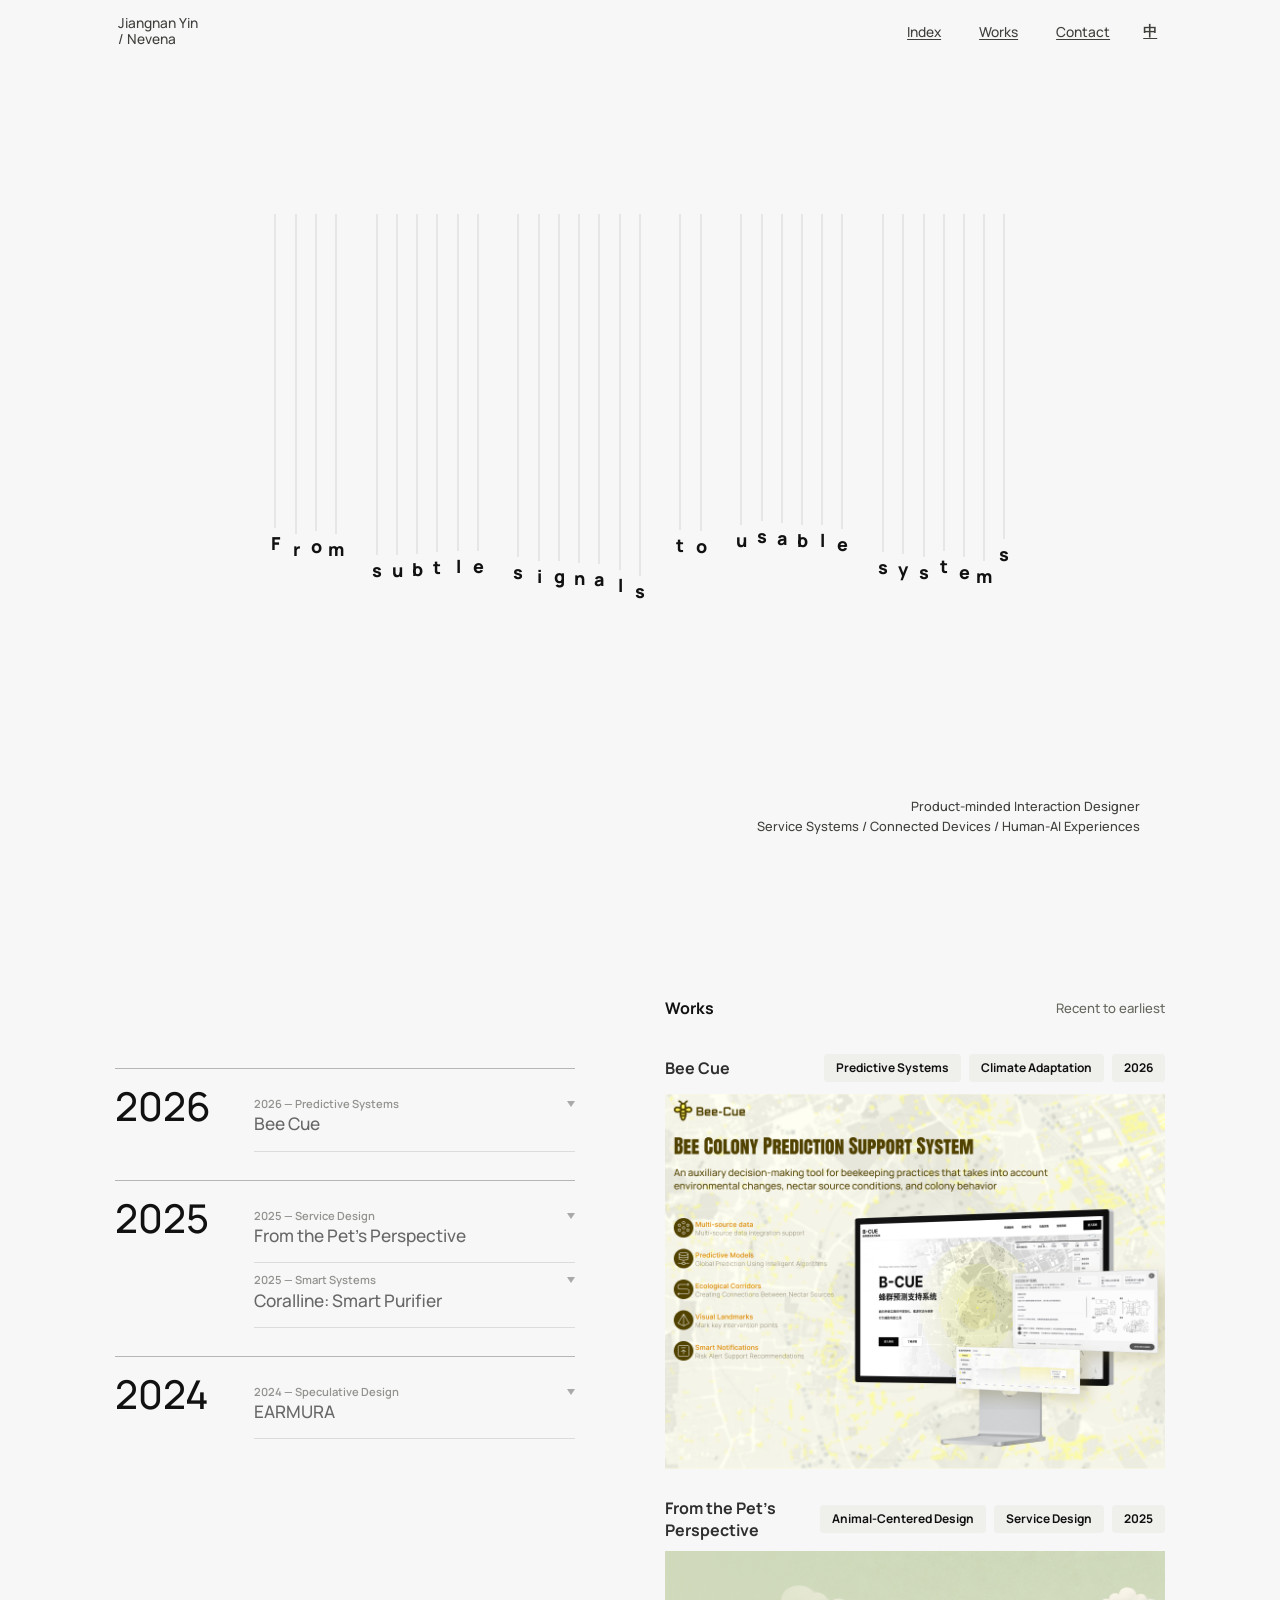
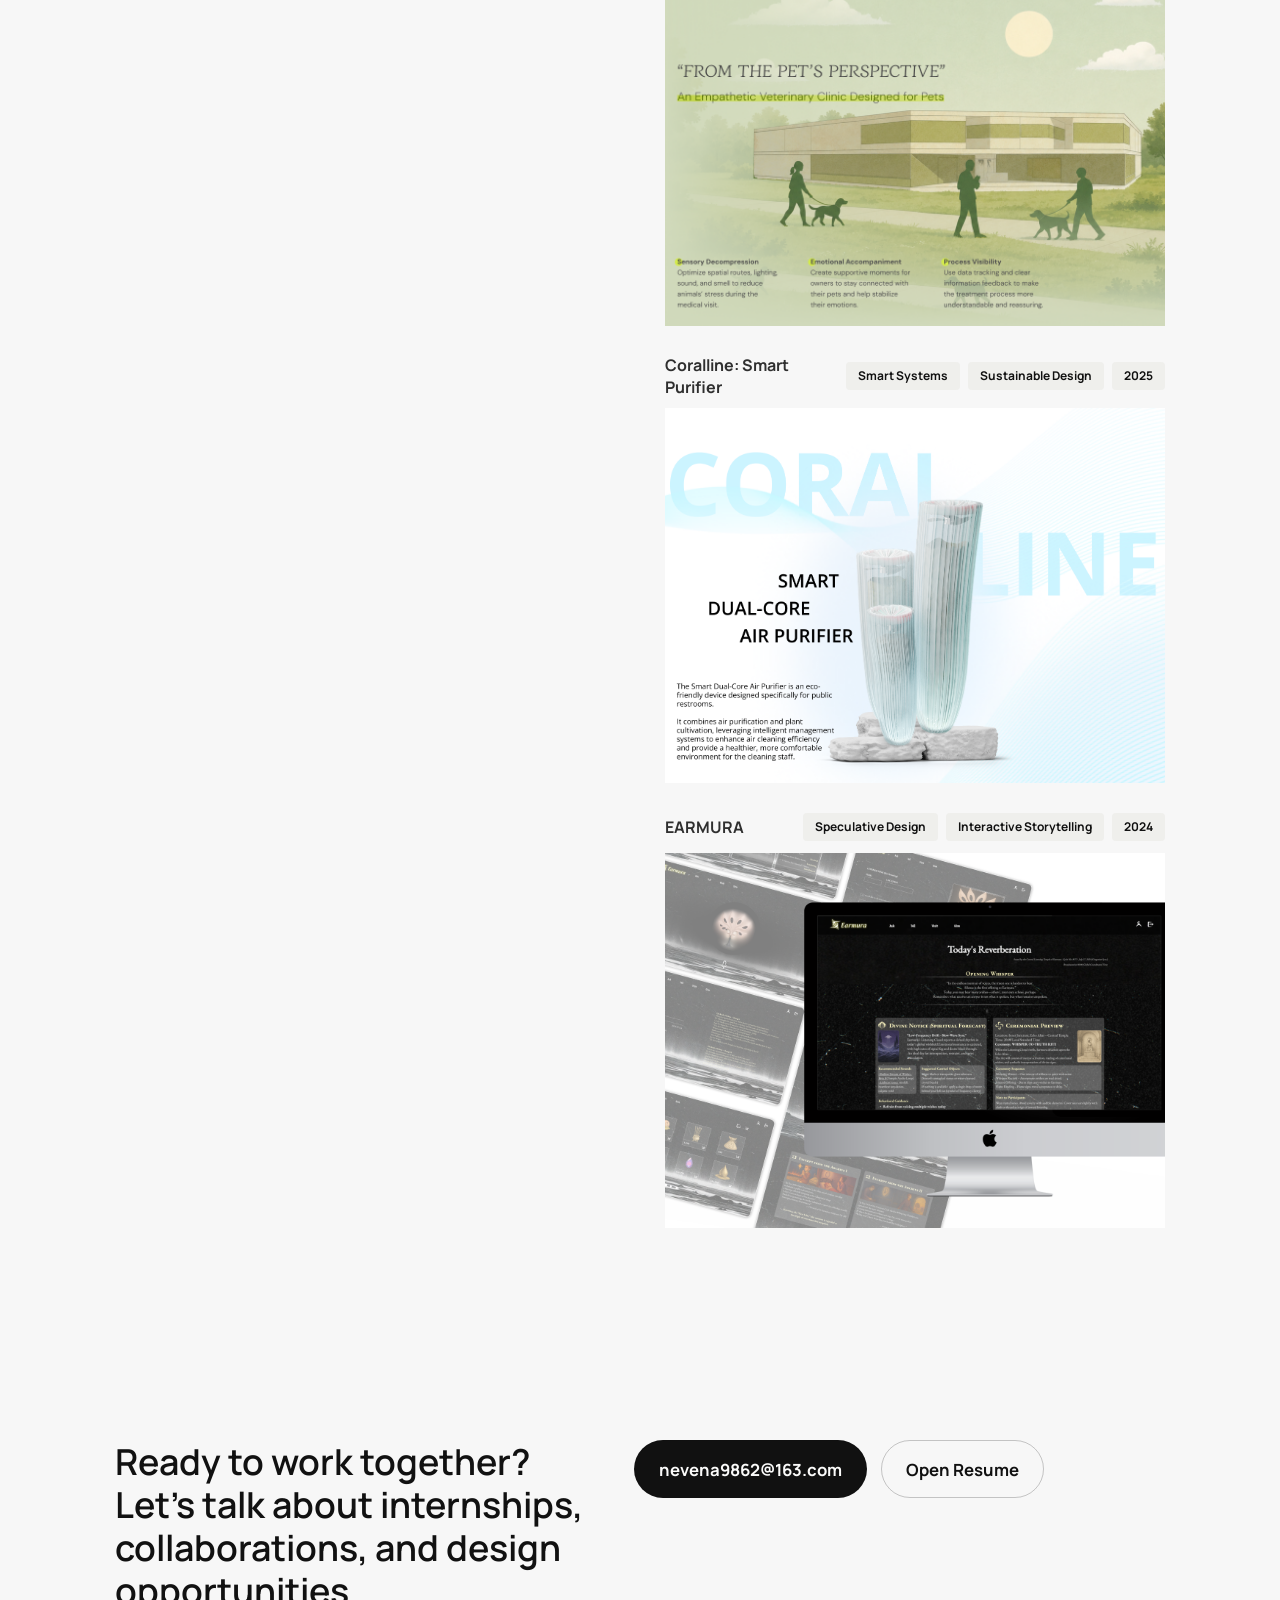
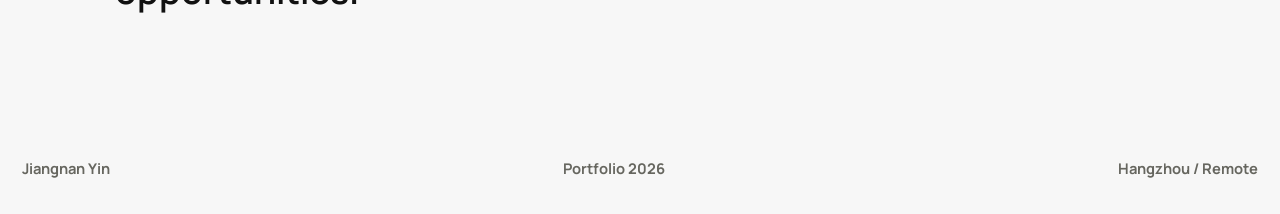
==== commit 96cedab3: "Update Bee Cue case study and directional site navigation" ====
--- a/index.html
+++ b/index.html
@@ -12,23 +12,23 @@
   </script>
   <meta charset="UTF-8">
   <meta name="viewport" content="width=device-width, initial-scale=1.0">
-  <title>Yin Jiangnan | Portfolio</title>
+  <title>Jiangnan Yin | Portfolio</title>
   <meta
     name="description"
-    content="Portfolio of Yin Jiangnan, an Art and Technology designer focused on spatial design, interaction, and speculative storytelling."
+    content="Portfolio of Jiangnan Yin, an Art and Technology designer focused on spatial design, interaction, and speculative storytelling."
   >
   <link rel="preconnect" href="https://fonts.googleapis.com">
   <link rel="preconnect" href="https://fonts.gstatic.com" crossorigin>
   <link href="https://fonts.googleapis.com/css2?family=Manrope:wght@400;500;600;700;800&display=swap" rel="stylesheet">
-  <link rel="stylesheet" href="styles.css">
+  <link rel="stylesheet" href="styles.css?v=20260929-nav2">
 </head>
 <body class="landing-dark">
   <div class="progress-bar" aria-hidden="true"></div>
 
   <main id="top">
     <header class="site-nav" data-site-nav>
-      <a class="site-nav-brand" href="#top" aria-label="Yin Jiangnan home">
-        <span>Yin Jiangnan</span>
+      <a class="site-nav-brand" href="#top" aria-label="Jiangnan Yin home">
+        <span>Jiangnan Yin</span>
         <span>/ Nevena</span>
       </a>
       <nav class="floating-nav" aria-label="Site navigation">
@@ -39,7 +39,7 @@
     </header>
 
     <section class="hero-derek reveal" aria-labelledby="hero-title">
-      <h1 id="hero-title">YIN JIANGNAN</h1>
+      <h1 id="hero-title">JIANGNAN YIN</h1>
       <p class="hero-slogan">From subtle signals to usable systems.</p>
       <div class="hero-curtain" aria-hidden="true">
         <span class="curtain-item" style="--drop: 341px; --delay: 0ms;"><span class="curtain-thread"></span><span class="curtain-char">F</span></span>
@@ -82,7 +82,7 @@
       </div>
       <p class="hero-role">Product-minded Interaction Designer<br>Service Systems / Connected Devices / Human-AI Experiences</p>
       <p class="hero-derek-copy">
-        I'm Yin Jiangnan, also known as Nevena, a System Interaction Designer working across spatial interfaces, service systems, and speculative technology.
+        I'm Jiangnan Yin, also known as Nevena, a System Interaction Designer working across spatial interfaces, service systems, and speculative technology.
       </p>
     </section>
 
@@ -204,13 +204,13 @@
     </section>
 
     <footer class="footer-derek">
-      <span>Yin Jiangnan</span>
+      <span>Jiangnan Yin</span>
       <span>Portfolio 2026</span>
       <span>Hangzhou / Remote</span>
     </footer>
   </main>
 
   <script src="translations.js"></script>
-  <script src="script.js"></script>
+  <script src="script.js?v=20260929-nav2"></script>
 </body>
 </html>
--- a/styles.css
+++ b/styles.css
@@ -6813,3 +6813,213 @@
     font-size: clamp(2rem, 10vw, 3.1rem);
   }
 }
+
+/* Bee Cue — September Figma revision. */
+.bee-cue-page { --bee-page-bg: #fff; }
+.bee-cue-site-nav { background: rgba(255,255,255,.94); }
+.bee-cue-page .bee-cue-hero__inner { min-height: 745px; }
+.bee-cue-hero-copy h1 { margin-top: 94px; }
+.bee-cue-hero-copy h2 { max-width: 526px; }
+.bee-cue-hero-copy > p:not(.eyebrow) { max-width: 439px; }
+.bee-cue-anchor-nav { position: sticky; top: var(--bee-nav-height, 62px); background: #fff; }
+.bee-cue-page .case-study-section { border-top: 0; padding-bottom: 68px; }
+.bee-cue-page .case-study-section > .section__inner { padding-top: 0; }
+.bee-cue-page .bee-cue-section-body-plain { grid-template-columns: minmax(0, 930px); }
+.bee-cue-page #design .case-study-copy { max-width: 612px; }
+.bee-cue-page #evaluation .bee-cue-evaluation-media { margin-top: 0; }
+.bee-cue-page #evaluation .bee-cue-evaluation-grid { align-items: center; }
+.bee-cue-page #research .section__inner { width: var(--bee-shell); }
+.bee-cue-page #research .section__header { padding-left: 0; }
+.bee-cue-page #research .case-study-copy h2, .bee-cue-page #research .case-study-copy p { max-width: 930px; }
+.bee-cue-page section[id] { scroll-margin-top: 100px; }
+.bee-cue-page #research .case-study-copy h2 { font-size: 58.05px; }
+.bee-cue-page #research .case-study-copy p { font-size: 20.48px; font-weight: 400; line-height: 1.72; }
+.bee-cue-product-link { display: block; position: relative; margin: 40px auto 0; padding: 40px 24px; }
+.bee-cue-product-link img { display: block; width: 100%; height: auto; transition: transform .25s ease; }
+.bee-cue-product-link span { position: absolute; right: 24px; bottom: 14px; font-size: 13px; color: var(--bee-text); text-decoration: underline; }
+.bee-cue-product-link:hover img { transform: translateY(-5px); }
+.bee-cue-product-link:active img { transform: scale(.985); }
+.bee-cue-product-link:focus-visible { outline: 2px solid var(--bee-accent); outline-offset: 5px; }
+.bee-cue-demo-group { padding: 60px 0; width: min(100%, 958px); margin: auto; }
+.bee-cue-demo-copy { max-width: 666px; margin-bottom: 48px; }
+.bee-cue-demo-copy h3 { margin: 0 0 7px; font-size: 13px; line-height: 1.4; }
+.bee-cue-demo-copy p { margin: 0; font-size: 15px; line-height: 1.65; color: var(--bee-muted); }
+.bee-cue-demo-stage { display: flex; align-items: center; justify-content: center; gap: 50px; min-height: 436px; padding: 48px 68px; background: #f7f7f7; }
+.bee-cue-demo-stage figure { flex: 1; margin: 0; max-width: 604px; }
+.bee-cue-demo-video { display: block; width: 100%; aspect-ratio: 16/9; object-fit: contain; background: #eee; }
+.bee-cue-demo-stage figcaption { margin-top: 24px; text-align: center; font-size: 13px; }
+.bee-cue-research-cards { display: grid; grid-template-columns: repeat(3,minmax(0,1fr)); gap: 44px; padding: 70px; margin-top: 35px; align-items: center; }
+.bee-cue-research-cards article { padding: 16px; background: white; border: 1px solid #eee; border-radius: 16px; box-shadow: 10px 12px 22px rgba(0,0,0,.04); transform: rotate(-4deg); }
+.bee-cue-research-cards article:nth-child(2) { transform: rotate(4deg); }
+.bee-cue-research-cards article:nth-child(3) { transform: rotate(-3deg); }
+.bee-cue-research-cards span { font-size: 12px; }
+.bee-cue-research-cards h3 { margin: 14px 0 10px; font-size: 22px; letter-spacing: -.04em; }
+.bee-cue-research-cards p { margin: 0 0 18px; font-size: 13px; line-height: 1.3; color: var(--bee-muted); }
+.bee-cue-research-cards img { width: 100%; height: auto; }
+.bee-cue-needs-grid { display: grid; grid-template-columns: repeat(4,minmax(0,1fr)); gap: 34px; margin-top: 64px; }
+.bee-cue-needs-grid h3 { min-height: 42px; margin: 0 0 10px; font-size: 17px; line-height: 1.2; }
+.bee-cue-needs-grid > article > p { min-height: 36px; font-size: 11px; line-height: 1.45; color: var(--bee-muted); }
+.bee-cue-needs-grid img { display: block; width: 100%; height: 196px; object-fit: contain; margin: 10px 0 18px; }
+.bee-cue-needs-grid article > div { padding: 12px 13px; min-height: 104px; border: 1px dashed #292929; border-radius: 9px; font-size: 13px; line-height: 1.35; }
+.bee-cue-needs-grid article > div p { margin: 0; }
+.bee-cue-priorities { display: grid; gap: 20px; padding: 50px 11% 52px; }
+.bee-cue-priorities article { width: fit-content; max-width: 100%; padding: 13px 23px; background: #404040; border-radius: 8px; color: white; }
+.bee-cue-priorities article:nth-child(2) { justify-self: center; }
+.bee-cue-priorities article:nth-child(3) { justify-self: end; }
+.bee-cue-priorities h3 { color: #e4c25c; margin: 0 0 7px; font-size: 17px; }
+.bee-cue-priorities p { margin: 0; font-size: 13px; line-height: 1.3; }
+.bee-cue-practitioner-quotes { display: grid; align-content: space-around; gap: 28px; }
+.bee-cue-practitioner-quotes blockquote { margin: 0; padding: 12px 24px; color: var(--bee-accent); }
+.bee-cue-practitioner-quotes p { font-size: 18px; line-height: 1.62; }
+@media (max-width: 1200px) {
+  .bee-cue-page .bee-cue-hero__inner { min-height: 620px; }
+  .bee-cue-hero-copy h1 { margin-top: 50px; }
+  .bee-cue-hero-copy h2 { max-width: 440px; }
+  .bee-cue-hero-copy > p:not(.eyebrow) { max-width: 390px; }
+  .bee-cue-research-cards { padding: 45px 20px; gap: 25px; }
+  .bee-cue-demo-stage { min-height: 340px; padding: 36px; gap: 24px; }
+}
+@media (max-width: 760px) {
+  .bee-cue-page .bee-cue-hero__inner { min-height: 0; }
+  .bee-cue-hero-copy h1 { margin-top: 28px; }
+  .bee-cue-hero-copy h2, .bee-cue-hero-copy > p:not(.eyebrow) { max-width: 100%; }
+  .bee-cue-page #research .case-study-copy h2 { font-size: 36px; }
+  .bee-cue-page #research .case-study-copy p { font-size: 16px; }
+  .bee-cue-product-link { padding: 20px 0 40px; }
+  .bee-cue-demo-group { padding: 32px 0; }
+  .bee-cue-demo-copy { margin-bottom: 24px; }
+  .bee-cue-demo-stage { flex-direction: column; min-height: 0; padding: 22px 16px; gap: 30px; }
+  .bee-cue-demo-stage figure { width: 100%; }
+  .bee-cue-demo-stage figcaption { margin-top: 10px; }
+  .bee-cue-research-cards { grid-template-columns: 1fr; gap: 40px; padding: 30px 24px; }
+  .bee-cue-research-cards article { max-width: 330px; justify-self: center; }
+  .bee-cue-needs-grid { grid-template-columns: repeat(2,minmax(0,1fr)); gap: 28px 18px; margin-top: 36px; }
+  .bee-cue-needs-grid img { height: 150px; }
+  .bee-cue-needs-grid h3 { min-height: 62px; font-size: 16px; }
+  .bee-cue-needs-grid > article > p { min-height: 50px; }
+  .bee-cue-priorities { padding: 35px 0; }
+  .bee-cue-practitioner-quotes blockquote { padding: 0; }
+}
+@media (prefers-reduced-motion: reduce) {
+  .bee-cue-product-link img { transition: none; }
+}
+
+/* Research cards settle into their existing paper-like arrangement. */
+.bee-cue-research-cards article {
+  --card-angle: -4deg;
+  --card-delay: 0ms;
+  transform: rotate(var(--card-angle));
+  transition: transform 420ms cubic-bezier(.22, 1, .36, 1), box-shadow 420ms ease;
+}
+.bee-cue-research-cards article:nth-child(2) { --card-angle: 4deg; --card-delay: 120ms; }
+.bee-cue-research-cards article:nth-child(3) { --card-angle: -3deg; --card-delay: 240ms; }
+.bee-cue-research-cards article.is-arriving {
+  animation: bee-cue-card-arrive 850ms cubic-bezier(.22, 1, .36, 1) var(--card-delay) backwards;
+}
+@keyframes bee-cue-card-arrive {
+  from { opacity: .25; transform: translateY(32px) rotate(calc(var(--card-angle) * 1.8)) scale(.97); }
+  to { opacity: 1; transform: translateY(0) rotate(var(--card-angle)) scale(1); }
+}
+@media (hover: hover) and (pointer: fine) {
+  .bee-cue-research-cards article:hover {
+    transform: translateY(-10px) rotate(0deg);
+    box-shadow: 12px 22px 32px rgba(0, 0, 0, .08);
+  }
+}
+@media (prefers-reduced-motion: reduce) {
+  .bee-cue-research-cards article { transition: none; }
+  .bee-cue-research-cards article.is-arriving { animation: none; }
+  .bee-cue-research-cards article:hover { transform: rotate(var(--card-angle)); }
+}
+
+/* A continuous rule joins the four user-needs illustrations. */
+.bee-cue-needs-grid { --needs-column-gap: 34px; column-gap: var(--needs-column-gap); }
+.bee-cue-needs-grid article > div { position: relative; }
+.bee-cue-needs-grid article > div::before {
+  content: "";
+  position: absolute;
+  top: -19px;
+  left: -1px;
+  width: calc(100% + 2px + var(--needs-column-gap));
+  height: 1px;
+  background: #676767;
+}
+.bee-cue-needs-grid article:last-child > div::before { width: calc(100% + 2px); }
+@media (max-width: 760px) {
+  .bee-cue-needs-grid { --needs-column-gap: 18px; }
+  .bee-cue-needs-grid article:nth-child(even) > div::before { width: calc(100% + 2px); }
+}
+
+/* Practitioner quotations: inset italic copy and oversized quotation marks. */
+.bee-cue-practitioner-quotes { align-content: start; gap: 0; }
+.bee-cue-practitioner-quotes blockquote {
+  position: relative;
+  display: flex;
+  align-items: center;
+  min-height: 160px;
+  margin: 0;
+  padding: 48px 58px;
+  border-top: 1px solid #d6d6d6;
+  color: #955e23;
+}
+.bee-cue-practitioner-quotes blockquote:last-child { border-bottom: 1px solid #d6d6d6; }
+.bee-cue-practitioner-quotes p { margin: 0; font-size: 18px; line-height: 1.62; font-style: italic; font-weight: 500; letter-spacing: -.04em; }
+.bee-cue-quote-mark { position: absolute; font-size: 60px; font-weight: 800; font-style: italic; line-height: 1; }
+.bee-cue-quote-mark--open { top: 14px; left: 4px; }
+.bee-cue-quote-mark--close { bottom: 16px; right: 8px; }
+@media (max-width: 760px) {
+  .bee-cue-practitioner-quotes blockquote { min-height: 170px; padding: 44px 40px; }
+  .bee-cue-practitioner-quotes p { font-size: 16px; }
+  .bee-cue-quote-mark { font-size: 48px; }
+}
+
+/* Hero composition follows the complete 2118 × 729 reference artwork. */
+@media (min-width: 769px) {
+  .bee-cue-hero { position: relative; overflow: hidden; margin-bottom: 0; }
+  .bee-cue-page .bee-cue-hero__inner {
+    position: static;
+    width: 69.88%;
+    min-height: 0;
+    height: 34.42vw;
+    grid-template-columns: 43.24% minmax(0, 1fr);
+  }
+  .bee-cue-hero-media { inset: 0; width: 100%; height: 100%; transform: none; }
+  .bee-cue-hero-media img { object-fit: cover; object-position: center top; }
+  .bee-cue-hero-copy { padding: 1.9vw 0 0; }
+  .bee-cue-hero-copy .eyebrow { margin: 0; font-size: .614vw; line-height: 1.35; }
+  .bee-cue-hero-copy h1 { margin: 5.35vw 0 1.95vw; font-size: 5.95vw; line-height: .966; }
+  .bee-cue-hero-copy h2 { max-width: 24.83vw; margin: 0 0 1.3vw; font-size: 1.605vw; line-height: 1.12; }
+  .bee-cue-hero-copy > p:not(.eyebrow) { max-width: 20.73vw; font-size: .803vw; line-height: 1.7; }
+  .bee-cue-anchor-nav { width: 69.88%; }
+}
+@media (max-width: 768px) {
+  .bee-cue-hero-media { aspect-ratio: 2118 / 729; }
+}
+
+/* Keep the case-study rail below the responsive primary navigation. */
+.bee-cue-page .bee-cue-anchor-nav { top: var(--bee-nav-height, 62px); }
+.bee-cue-page section[id] { scroll-margin-top: calc(var(--bee-nav-height, 62px) + 64px); }
+
+/* Shared directional navigation; translate preserves existing page transforms. */
+[data-site-nav], .detail-floating-nav {
+  translate: 0 0;
+  transition: translate 240ms ease, background-color 240ms ease;
+}
+.detail-floating-nav { position: sticky; top: 0; z-index: 40; }
+[data-site-nav].is-scroll-hidden, .detail-floating-nav.is-scroll-hidden {
+  translate: 0 -100%;
+}
+body { --site-nav-offset: var(--site-nav-height, 62px); }
+body.site-nav-hidden { --site-nav-offset: calc(-1 * var(--case-nav-height, 0px)); }
+body.bee-cue-page .bee-cue-anchor-nav,
+body .pets-anchor-nav,
+body .coralline-anchor-nav,
+body .earmura-anchor-nav {
+  top: var(--site-nav-offset);
+  transition: top 240ms ease;
+}
+@media (prefers-reduced-motion: reduce) {
+  [data-site-nav], .detail-floating-nav,
+  body.bee-cue-page .bee-cue-anchor-nav, body .pets-anchor-nav,
+  body .coralline-anchor-nav, body .earmura-anchor-nav { transition: none; }
+}
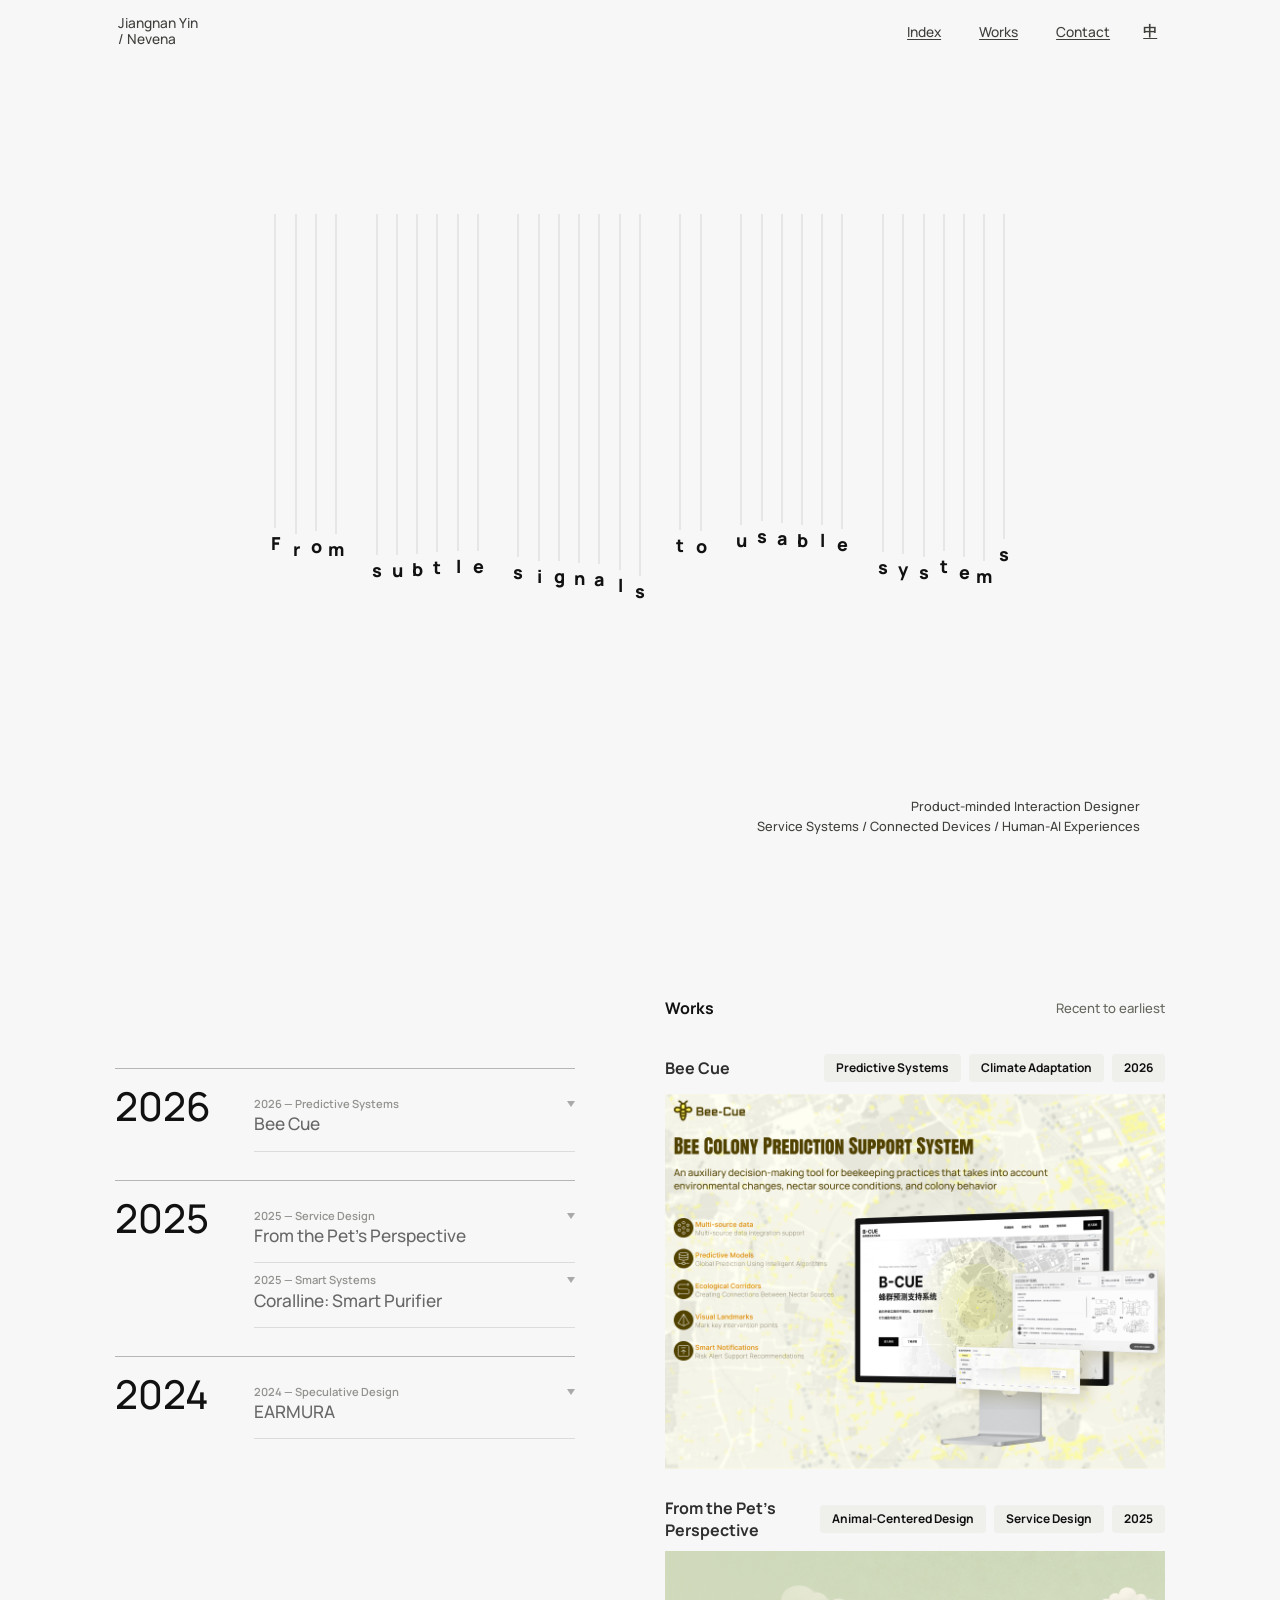
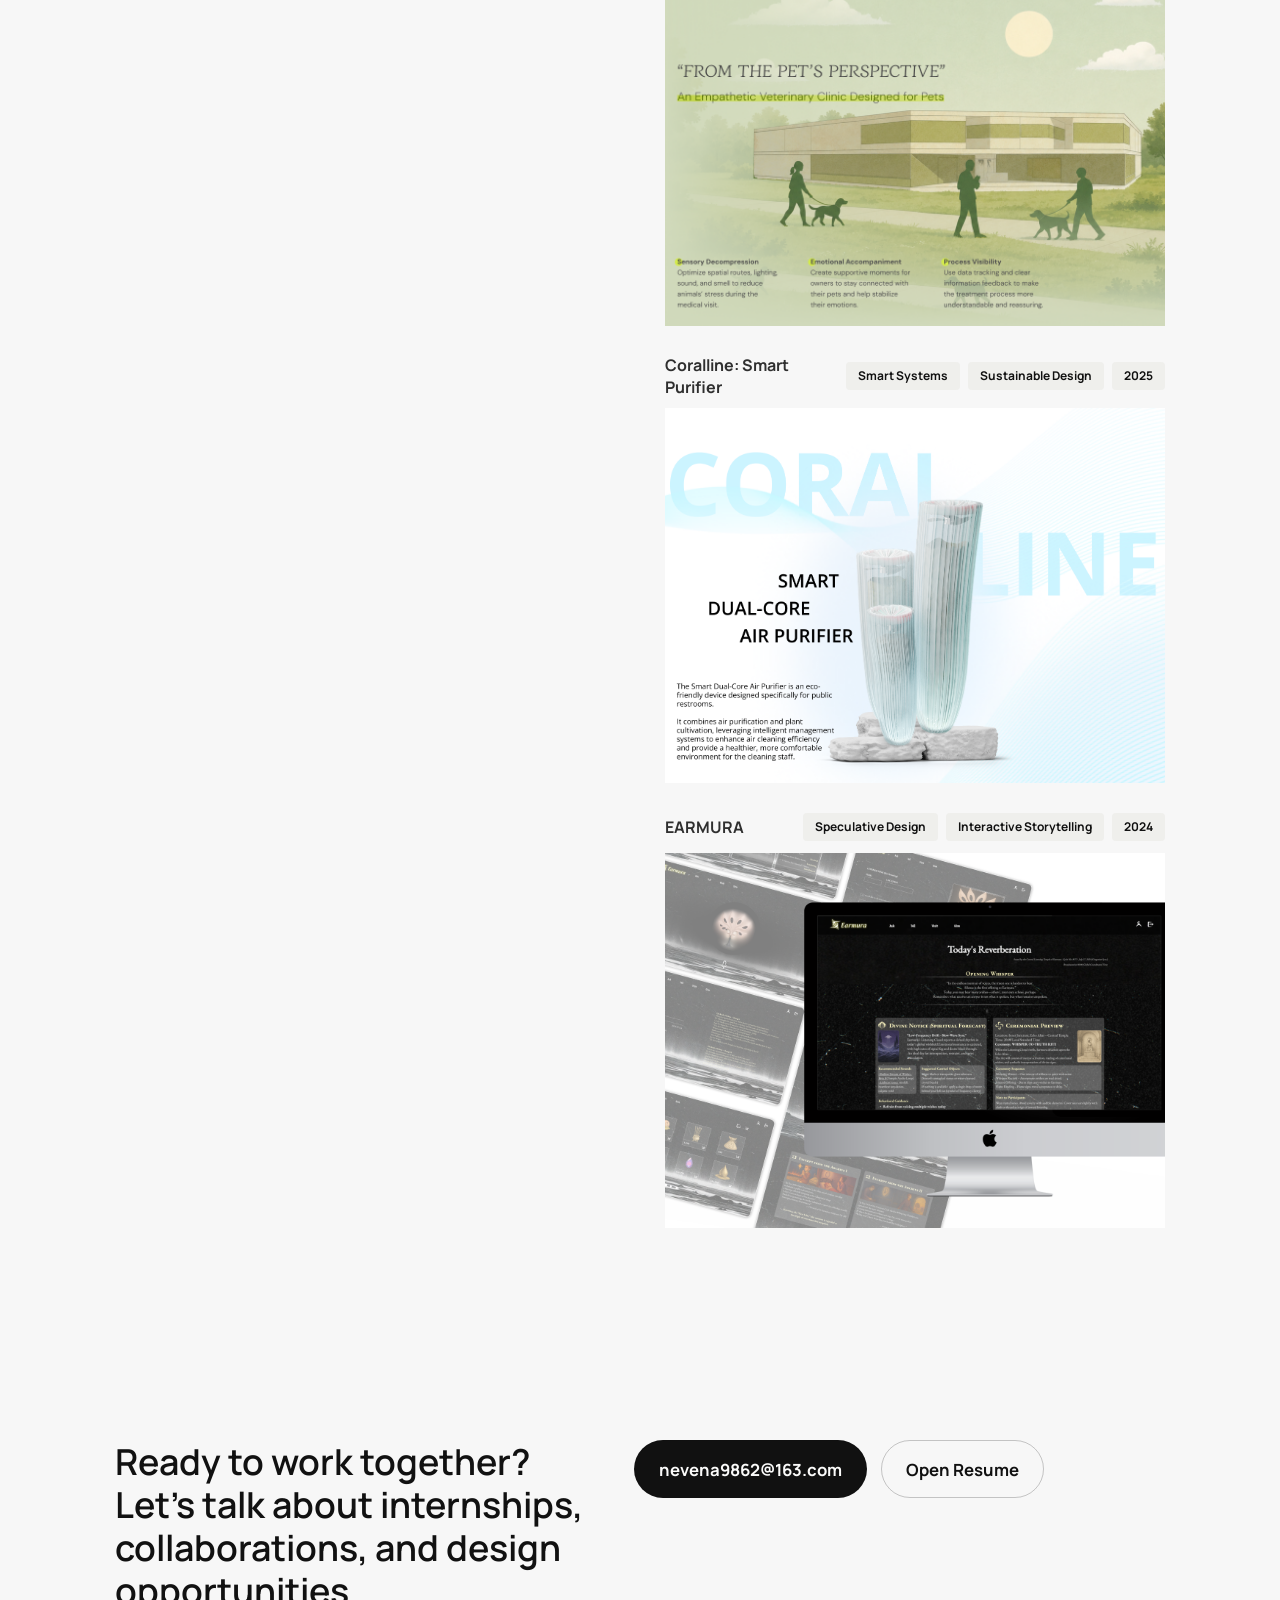
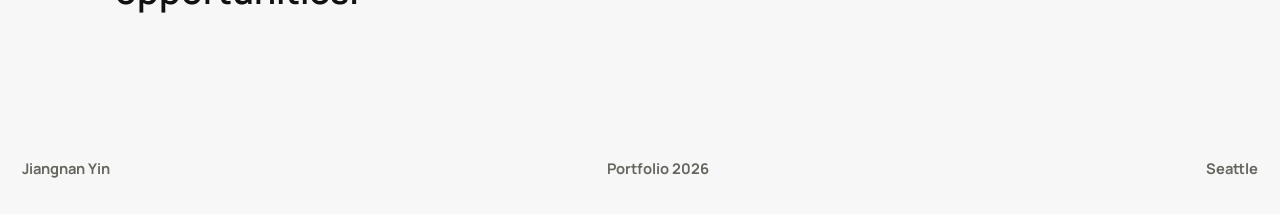
==== commit 36c4af37: "Update homepage location to Seattle" ====
--- a/index.html
+++ b/index.html
@@ -206,7 +206,7 @@
     <footer class="footer-derek">
       <span>Jiangnan Yin</span>
       <span>Portfolio 2026</span>
-      <span>Hangzhou / Remote</span>
+      <span>Seattle</span>
     </footer>
   </main>
 
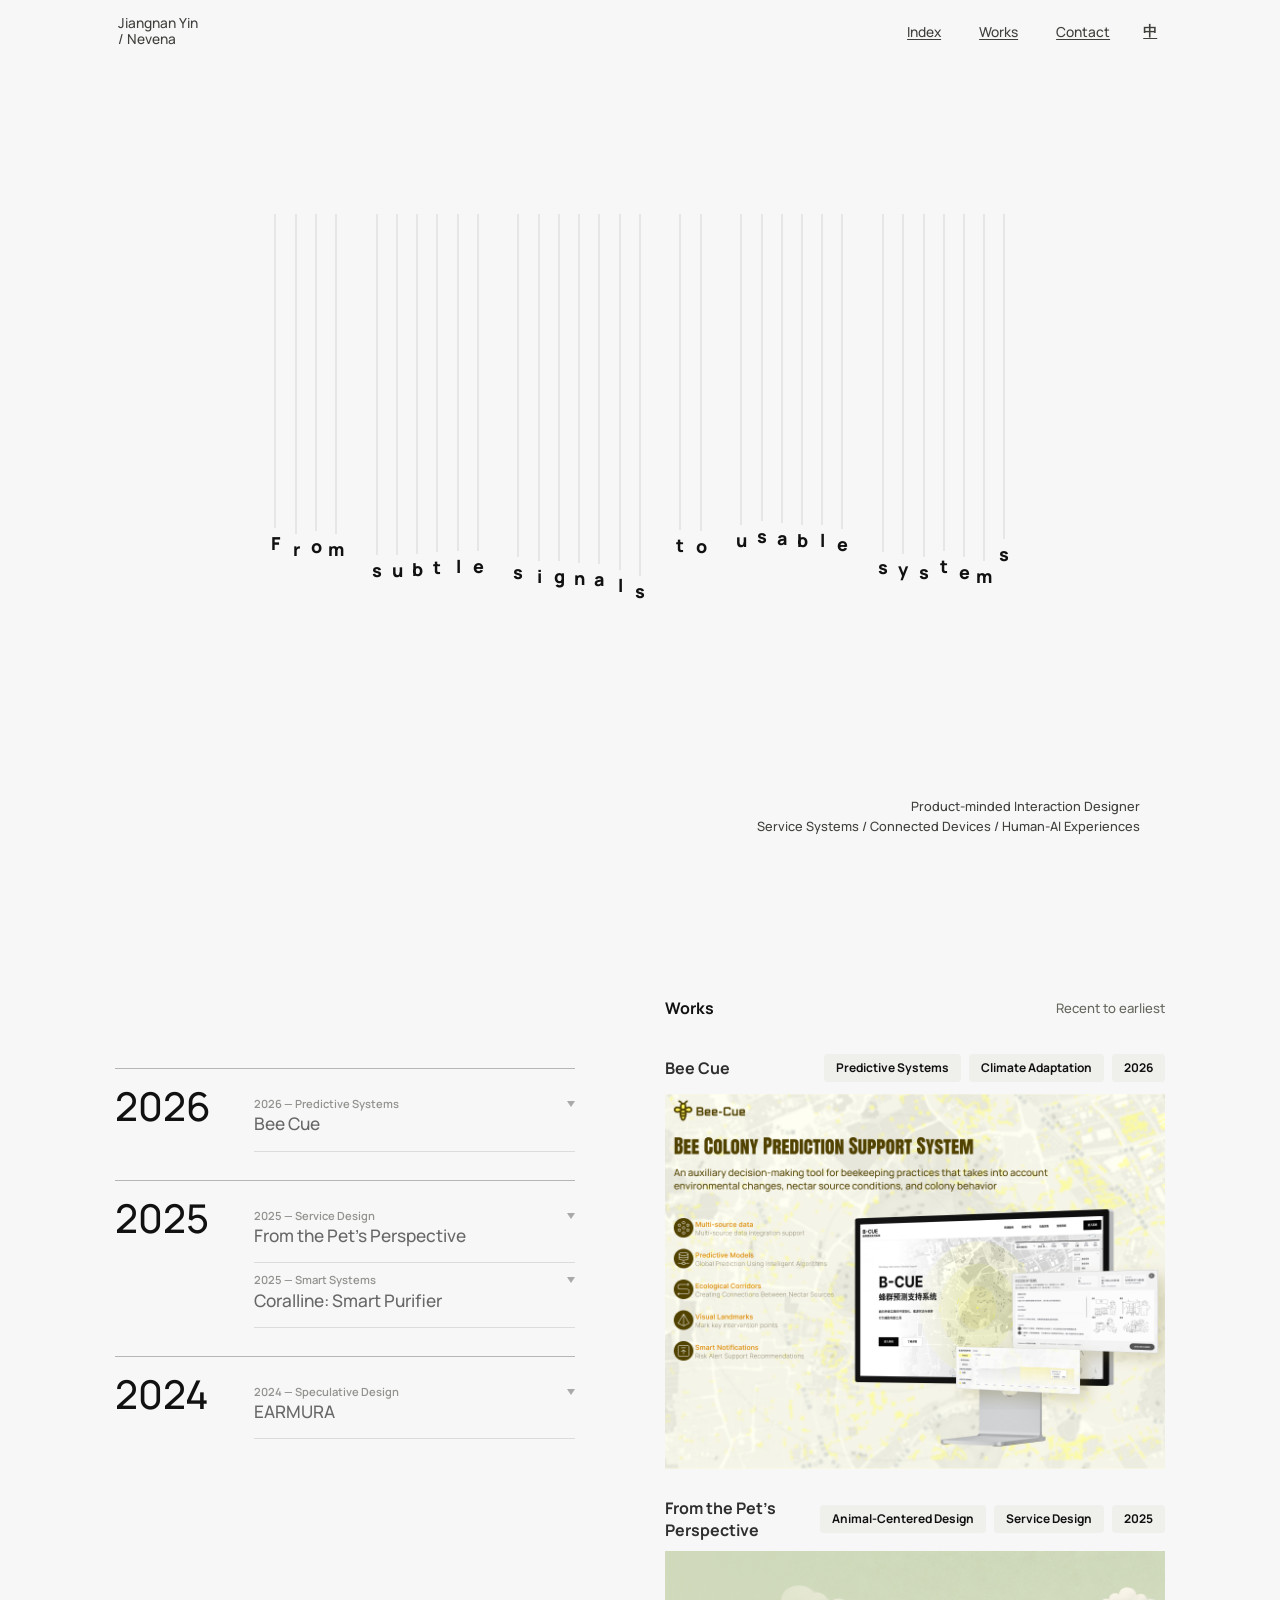
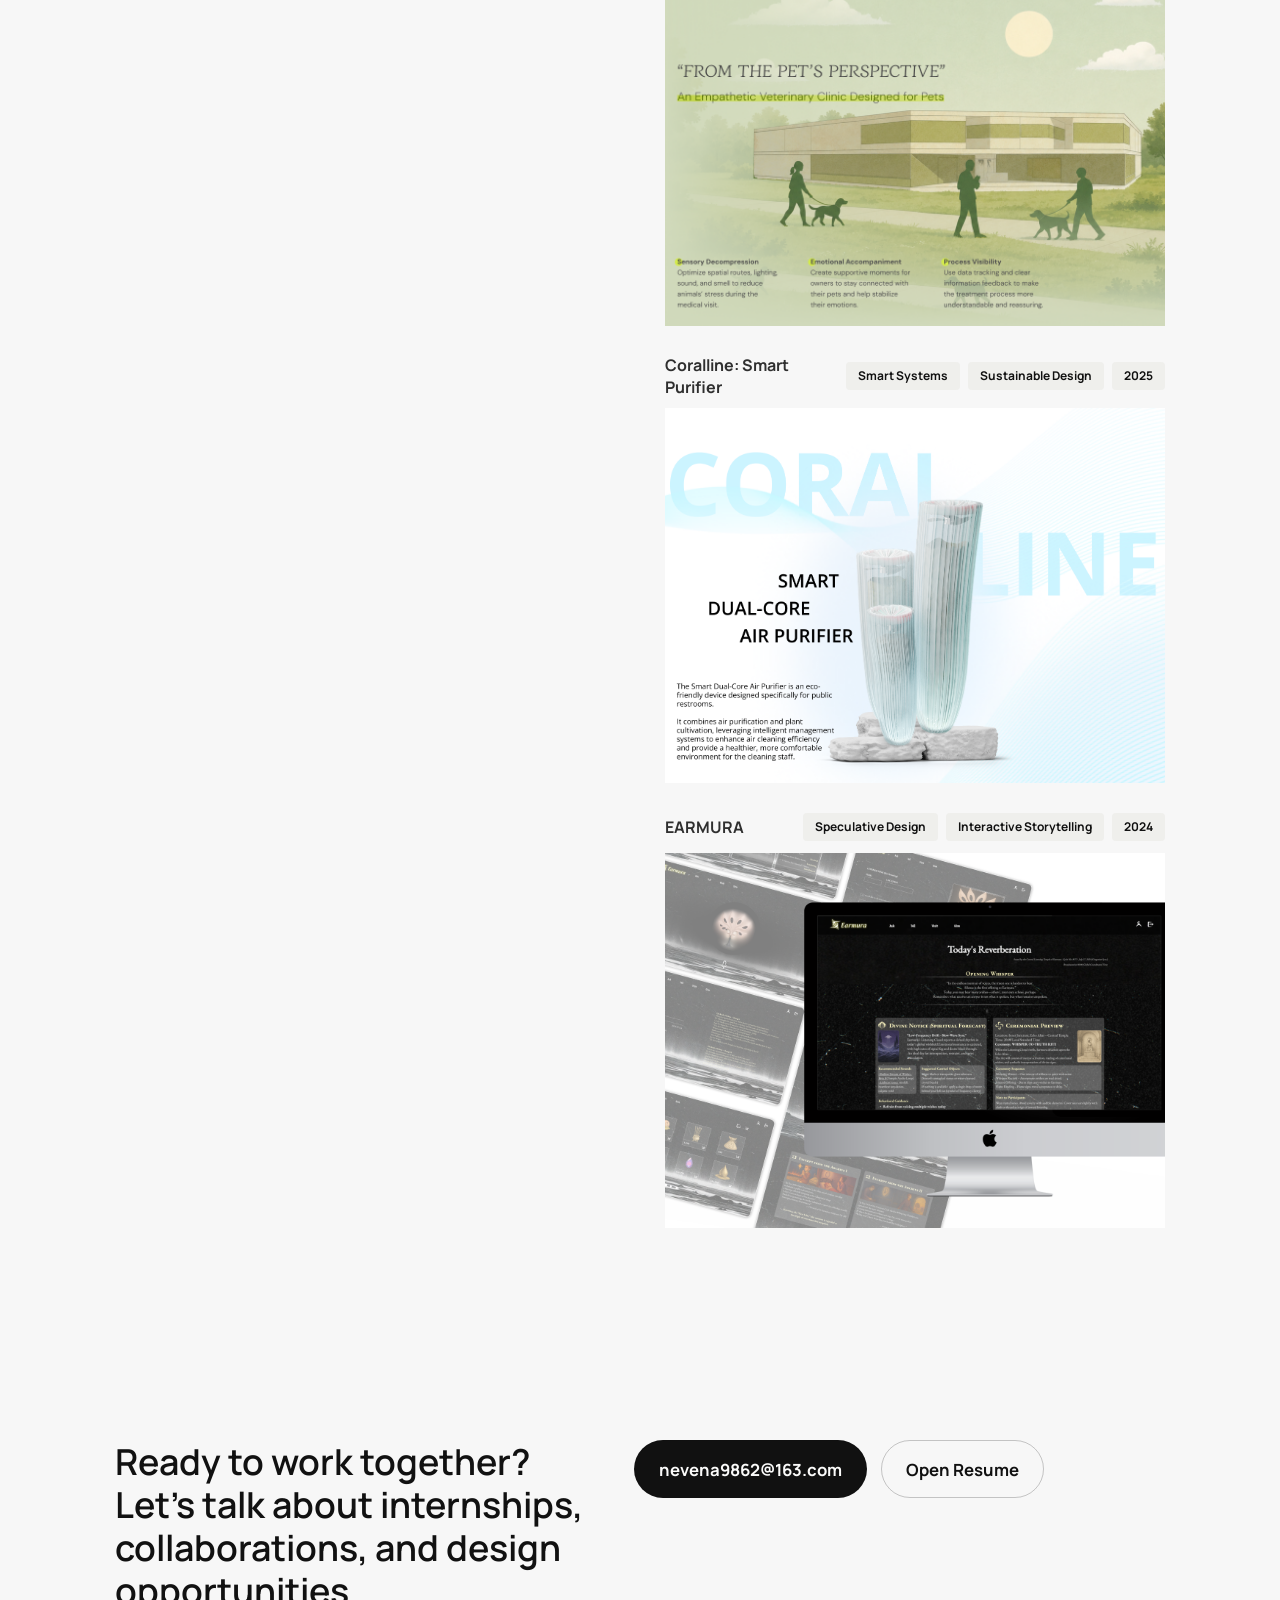
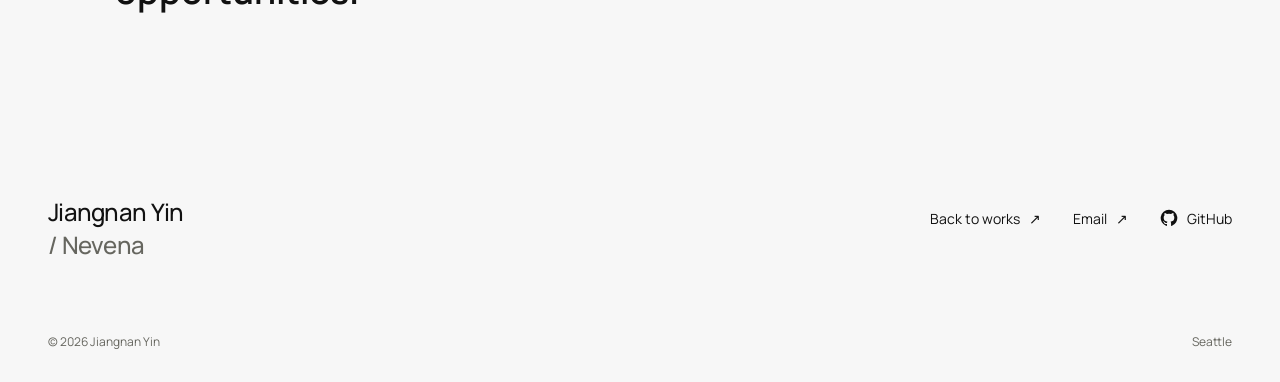
==== commit 3507c87d: "Unify portfolio footer and related-work spacing across all pages" ====
--- a/index.html
+++ b/index.html
@@ -20,7 +20,7 @@
   <link rel="preconnect" href="https://fonts.googleapis.com">
   <link rel="preconnect" href="https://fonts.gstatic.com" crossorigin>
   <link href="https://fonts.googleapis.com/css2?family=Manrope:wght@400;500;600;700;800&display=swap" rel="stylesheet">
-  <link rel="stylesheet" href="styles.css?v=20260929-nav2">
+  <link rel="stylesheet" href="styles.css?v=20261105-footer">
 </head>
 <body class="landing-dark">
   <div class="progress-bar" aria-hidden="true"></div>
@@ -203,12 +203,19 @@
       </div>
     </section>
 
-    <footer class="footer-derek">
-      <span>Jiangnan Yin</span>
-      <span>Portfolio 2026</span>
-      <span>Seattle</span>
-    </footer>
   </main>
+
+  <footer class="project-footer" aria-label="Portfolio footer">
+    <div class="project-footer__main">
+      <a class="project-footer__name" href="index.html">Jiangnan Yin<span>/ Nevena</span></a>
+      <nav class="project-footer__links" aria-label="Explore and connect">
+        <a href="index.html#works"><span>Back to works</span><span aria-hidden="true">↗</span></a>
+        <a href="mailto:nevena9862@163.com"><span>Email</span><span aria-hidden="true">↗</span></a>
+        <a href="https://github.com/Neeeveee" target="_blank" rel="noopener noreferrer"><svg aria-hidden="true" viewBox="0 0 24 24" width="18" height="18" fill="currentColor"><path d="M12 .9a11.1 11.1 0 0 0-3.51 21.63c.55.1.76-.24.76-.53v-2.07c-3.09.67-3.74-1.31-3.74-1.31-.5-1.28-1.23-1.62-1.23-1.62-1.01-.69.08-.68.08-.68 1.12.08 1.7 1.14 1.7 1.14.99 1.7 2.6 1.21 3.23.92.1-.72.39-1.21.7-1.49-2.47-.28-5.06-1.23-5.06-5.49 0-1.21.43-2.2 1.14-2.98-.11-.28-.49-1.41.11-2.94 0 0 .93-.3 3.05 1.14a10.6 10.6 0 0 1 5.55 0c2.12-1.44 3.05-1.14 3.05-1.14.6 1.53.22 2.66.11 2.94.71.78 1.14 1.77 1.14 2.98 0 4.27-2.6 5.2-5.08 5.48.4.35.75 1.02.75 2.06V22c0 .3.2.64.77.53A11.1 11.1 0 0 0 12 .9Z"/></svg><span>GitHub</span></a>
+      </nav>
+    </div>
+    <div class="project-footer__meta"><span>© 2026 Jiangnan Yin</span><span>Seattle</span></div>
+  </footer>
 
   <script src="translations.js"></script>
   <script src="script.js?v=20260929-nav2"></script>
--- a/styles.css
+++ b/styles.css
@@ -7023,3 +7023,139 @@
   body.bee-cue-page .bee-cue-anchor-nav, body .pets-anchor-nav,
   body .coralline-anchor-nav, body .earmura-anchor-nav { transition: none; }
 }
+
+/* Related work: open image-led links shared by every case study. */
+section.related-work {
+  margin-top: 0;
+  padding-top: 120px;
+}
+section.related-work::before { display: none; }
+section.related-work header,
+section.related-work .detail-see-also-header {
+  display: block;
+  border: 0;
+  padding: 0 0 28px;
+}
+section.related-work header span,
+section.related-work .detail-see-also-header span {
+  padding: 0;
+  color: #55554f;
+  font-size: 14px;
+  letter-spacing: 0;
+  text-transform: none;
+}
+section.related-work [class$="see-also-list"] {
+  display: grid;
+  grid-template-columns: repeat(2, minmax(0, 1fr));
+  gap: clamp(24px, 4vw, 56px);
+  margin: 0;
+}
+section.related-work [class$="see-also-list"] > a {
+  display: grid;
+  grid-template-columns: minmax(0, 1fr) 32px;
+  align-content: start;
+  align-items: start;
+  gap: 20px 16px;
+  min-width: 0;
+  min-height: 0;
+  padding: 0;
+  border: 0;
+  border-radius: 0;
+  background: transparent;
+  color: #111;
+  text-decoration: none;
+  transform: none;
+  transition: none;
+}
+section.related-work [class$="see-also-list"] > a:hover {
+  background: transparent;
+  transform: none;
+}
+section.related-work [class$="see-also-list"] > a:focus-visible {
+  outline: 2px solid currentColor;
+  outline-offset: 8px;
+}
+section.related-work [class$="see-also-list"] img {
+  grid-column: 1 / -1;
+  width: 100%;
+  height: auto;
+  aspect-ratio: 16 / 10;
+  object-fit: contain;
+  object-position: center;
+  background: transparent;
+  transition: transform 350ms cubic-bezier(0.22, 1, 0.36, 1);
+}
+section.related-work [class$="see-also-list"] > a > div:not(.detail-see-also-arrow) { min-width: 0; }
+section.related-work [class$="see-also-list"] span {
+  display: block;
+  margin: 0 0 8px;
+  color: #55554f;
+  font-size: 13px;
+  line-height: 1.5;
+}
+section.related-work [class$="see-also-list"] strong {
+  display: block;
+  color: #111;
+  font-size: clamp(22px, 2.3vw, 32px);
+  font-weight: 600;
+  line-height: 1.2;
+  letter-spacing: -0.035em;
+  text-wrap: balance;
+  overflow-wrap: anywhere;
+}
+section.related-work [class$="see-also-list"] b,
+section.related-work .detail-see-also-arrow {
+  align-self: end;
+  color: #111;
+  font-size: 28px;
+  font-weight: 400;
+  line-height: 1.2;
+  transition: transform 250ms cubic-bezier(0.22, 1, 0.36, 1);
+}
+@media (hover: hover) {
+  section.related-work [class$="see-also-list"] > a:hover img { transform: translateY(-4px); }
+  section.related-work [class$="see-also-list"] > a:hover b,
+  section.related-work a:hover .detail-see-also-arrow { transform: translateX(6px); }
+}
+@media (max-width: 640px) {
+  section.related-work { padding-top: 72px; }
+  section.related-work [class$="see-also-list"] { grid-template-columns: minmax(0, 1fr); gap: 40px; }
+  section.related-work [class$="see-also-list"] > a { gap: 16px; }
+  section.related-work [class$="see-also-list"] strong { font-size: 24px; }
+}
+@media (prefers-reduced-motion: reduce) {
+  section.related-work [class$="see-also-list"] img,
+  section.related-work [class$="see-also-list"] b,
+  section.related-work .detail-see-also-arrow { transition: none; }
+  section.related-work [class$="see-also-list"] > a:hover img,
+  section.related-work [class$="see-also-list"] > a:hover b,
+  section.related-work a:hover .detail-see-also-arrow { transform: none; }
+}
+
+/* A quiet, shared ending after the related projects. */
+.project-footer {
+  width: min(1200px, calc(100% - 96px));
+  margin: 0 auto;
+  padding: 64px 0 32px;
+  color: #111;
+}
+.project-footer__main {
+  display: flex;
+  justify-content: space-between;
+  align-items: flex-start;
+  gap: 40px;
+}
+.project-footer a { color: inherit; text-decoration: none; }
+.project-footer__name { font-size: 24px; font-weight: 500; line-height: 1.35; letter-spacing: -0.03em; }
+.project-footer__name > span { display: block; color: #66665f; }
+.project-footer__links { display: flex; flex-wrap: wrap; gap: 20px 32px; padding-top: 6px; }
+.project-footer__links a { display: inline-flex; align-items: center; gap: 9px; font-size: 14px; min-height: 32px; }
+.project-footer__links a:hover { text-decoration: underline; text-underline-offset: 5px; }
+.project-footer a:focus-visible { outline: 2px solid currentColor; outline-offset: 6px; }
+.project-footer__meta { display: flex; justify-content: space-between; gap: 24px; margin-top: 72px; color: #66665f; font-size: 12px; }
+@media (max-width: 640px) {
+  .project-footer { width: calc(100% - 40px); padding-top: 40px; padding-bottom: 24px; }
+  .project-footer__main { flex-direction: column; gap: 28px; }
+  .project-footer__links { gap: 16px 24px; padding-top: 0; }
+  .project-footer__meta { margin-top: 48px; }
+}
